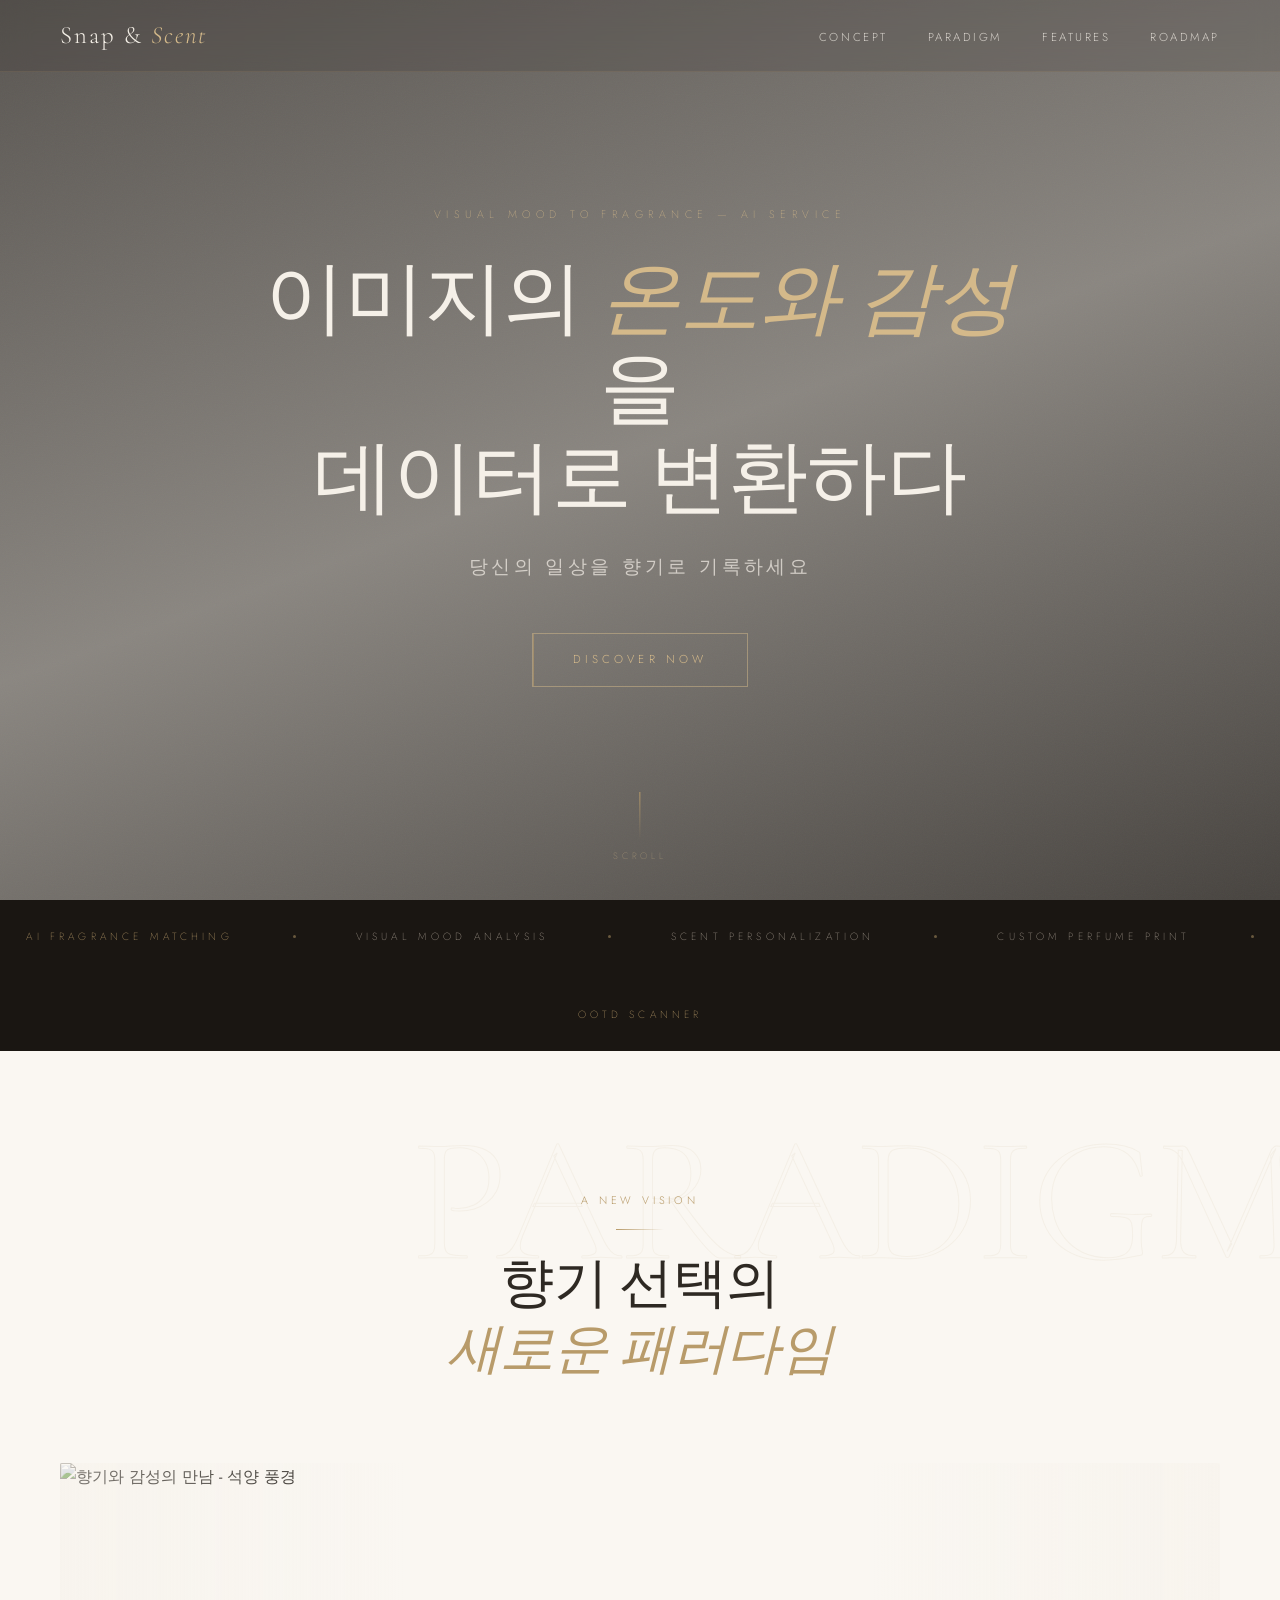
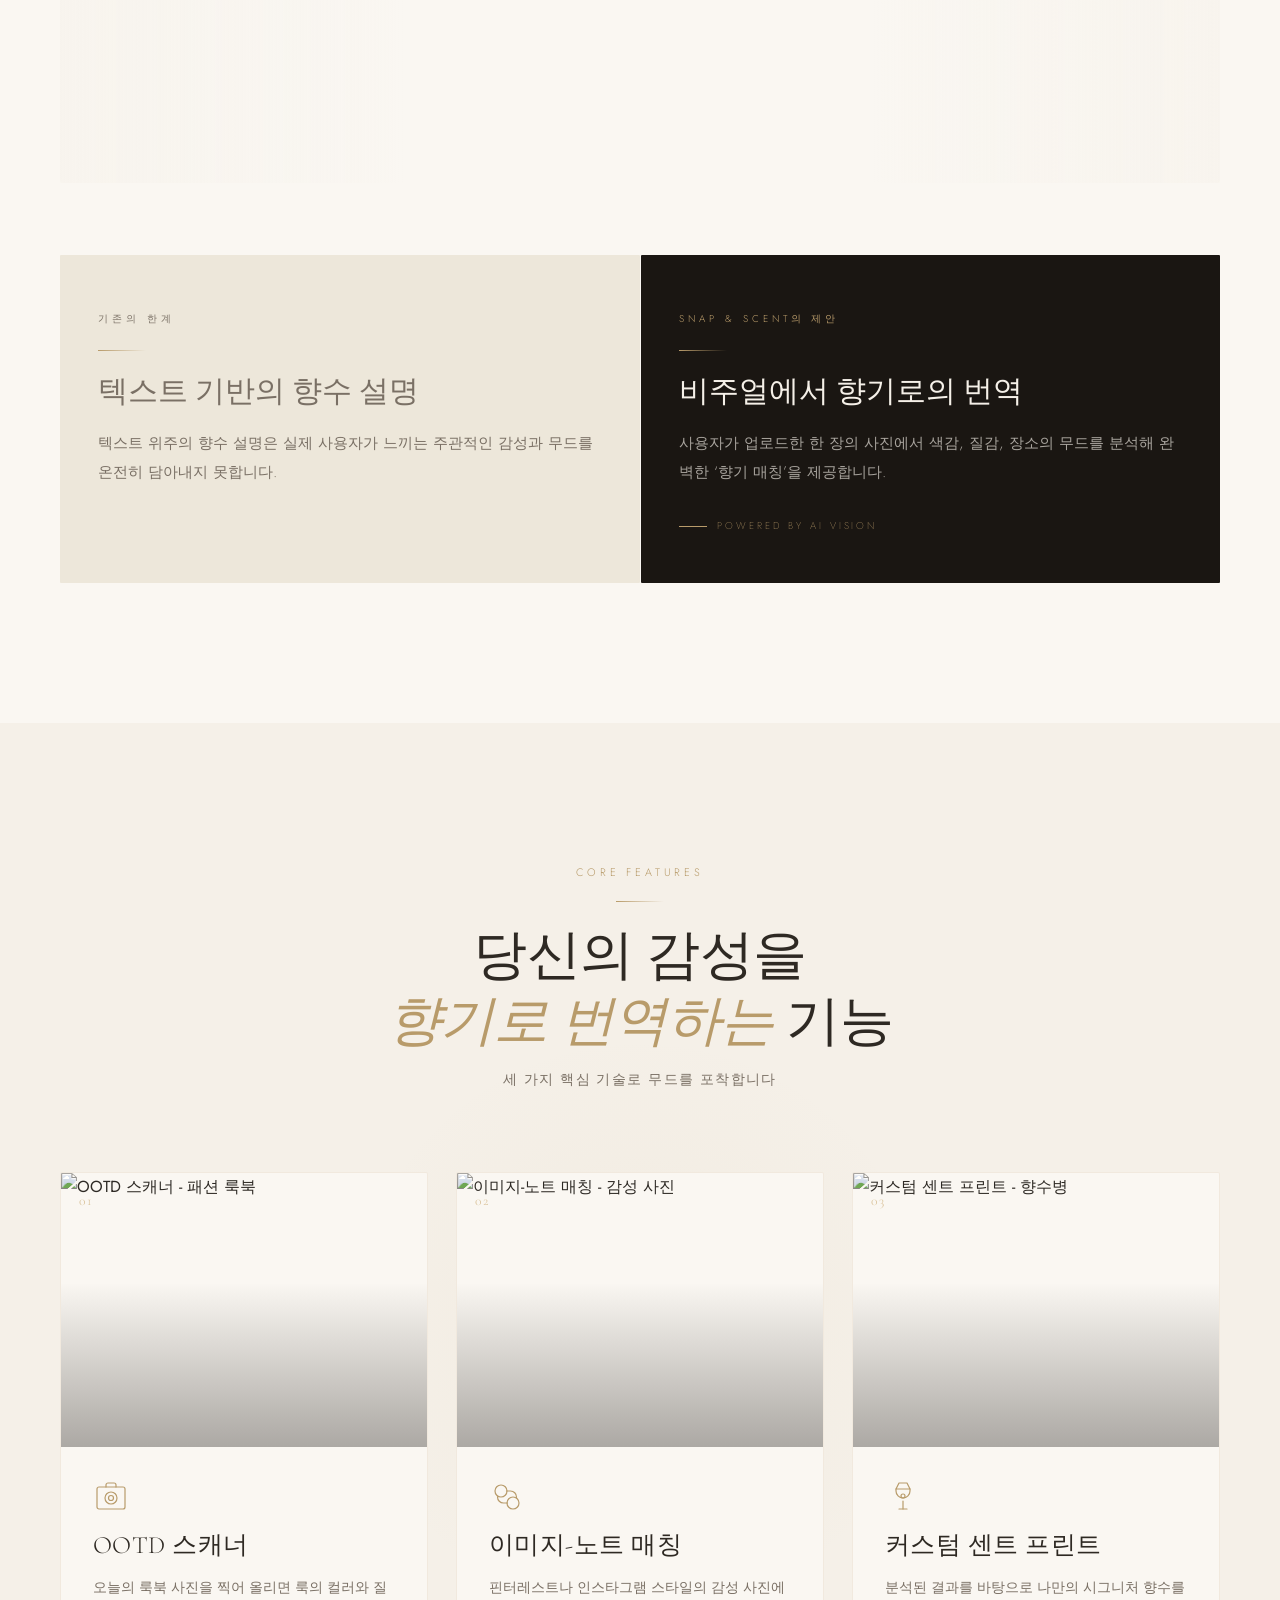
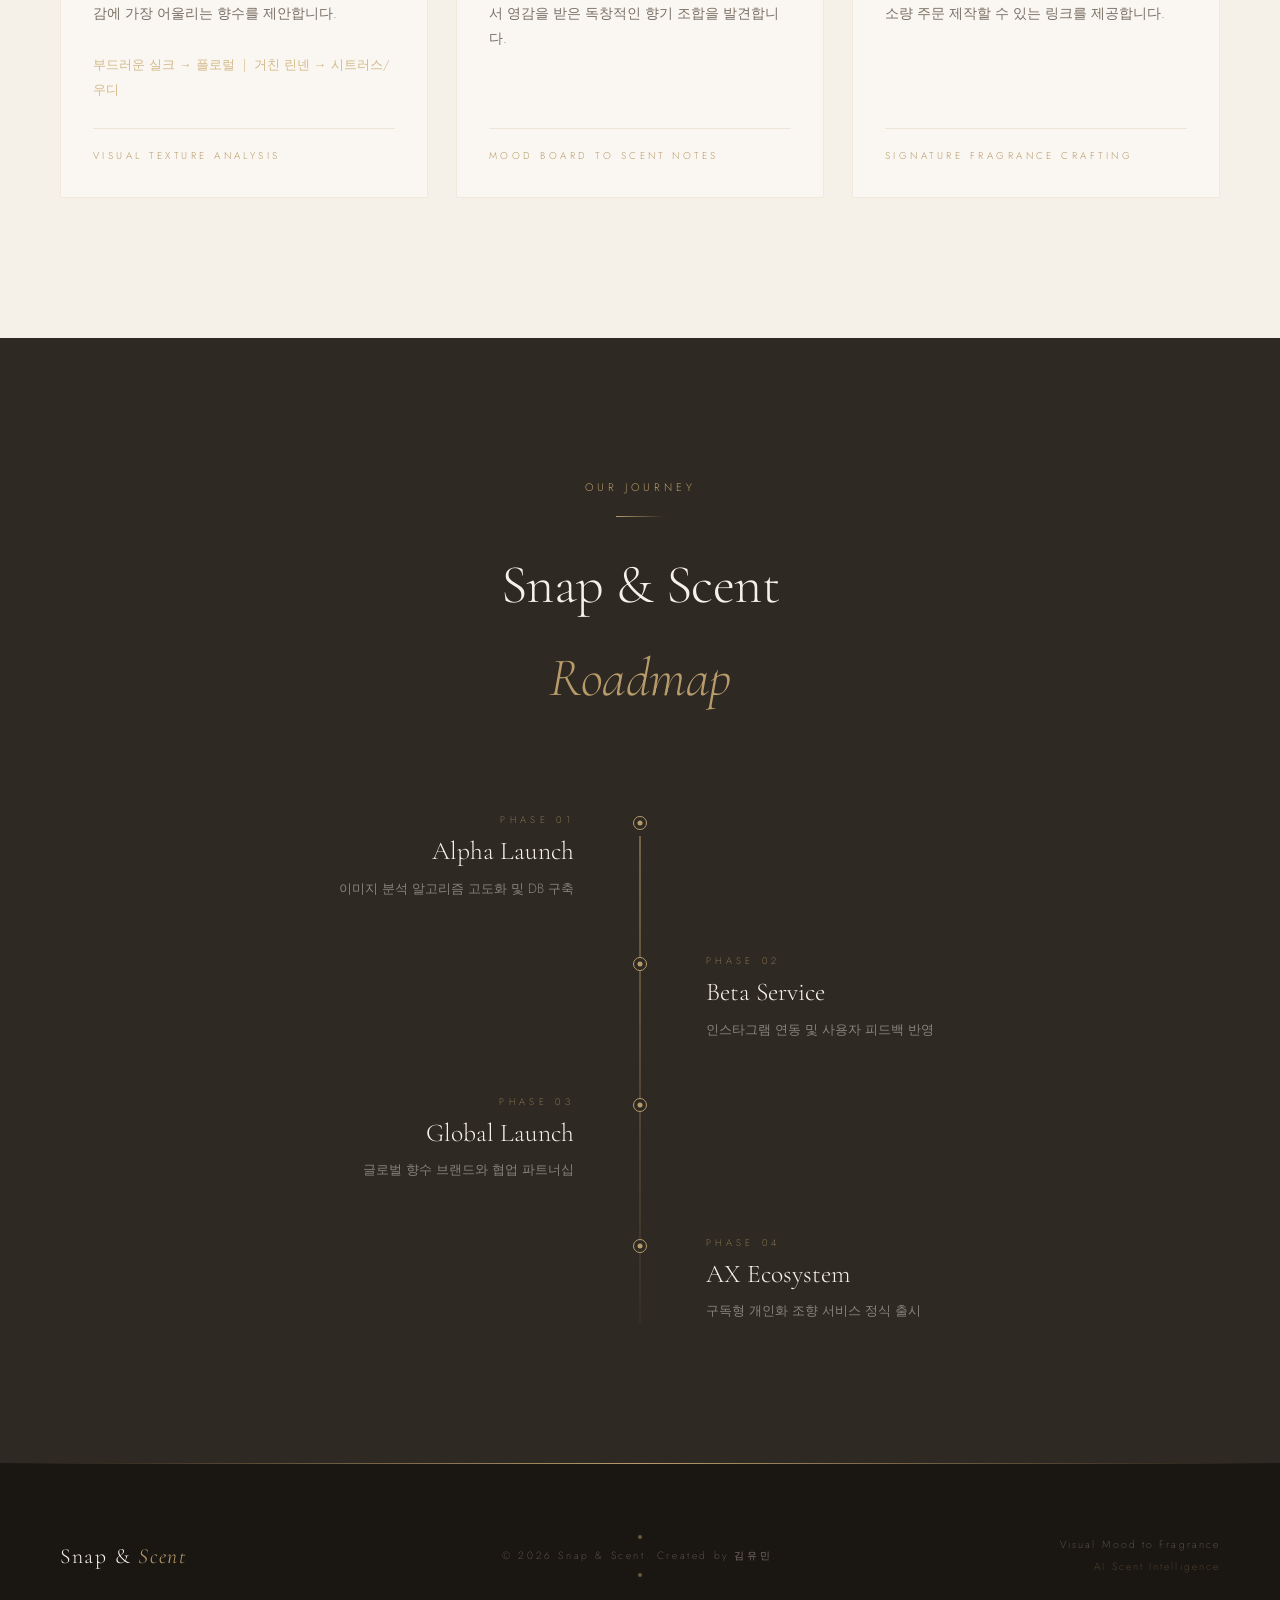
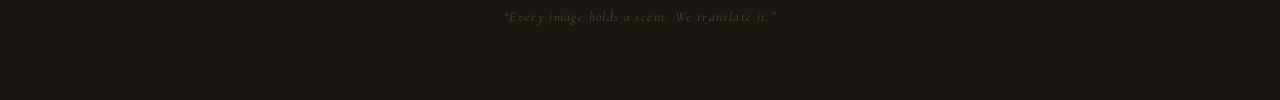
==== index.html @ a279af60 "js 파일 생성" ====
<!DOCTYPE html>
<html lang="ko">
<head>
  <meta charset="UTF-8" />
  <meta name="viewport" content="width=device-width, initial-scale=1.0" />
  <title>Snap & Scent — Visual Mood to Fragrance</title>
  
  <link rel="preconnect" href="https://fonts.googleapis.com" />
  <link rel="preconnect" href="https://fonts.gstatic.com" crossorigin />
  <link href="https://fonts.googleapis.com/css2?family=Cormorant+Garamond:ital,wght@0,300;0,400;0,600;1,300;1,400&family=Jost:wght@200;300;400;500&family=Playfair+Display:ital@1&display=swap" rel="stylesheet" />

  <link rel="stylesheet" href="style.css" />
  <link rel="snap-scent.js" href="snap-scent.js" />
</head>

<body>

  <header class="site-header">
    <div class="container">
      <div class="header-inner">
        <a href="#" class="logo">Snap &amp; <span>Scent</span></a>

        <input type="checkbox" id="nav-toggle" class="nav-toggle" />
        <label for="nav-toggle" class="nav-toggle-label" aria-label="메뉴 열기">
          <span></span>
          <span></span>
          <span></span>
        </label>

        <nav>
          <ul class="nav-list">
            <li><a href="#concept">Concept</a></li>
            <li><a href="#paradigm">Paradigm</a></li>
            <li><a href="#features">Features</a></li>
            <li><a href="#roadmap">Roadmap</a></li>
          </ul>
        </nav>
      </div>
    </div>
  </header>


  <section class="hero" id="concept">
    <div class="hero-bg"></div>
    <div class="hero-overlay"></div>
    <div class="hero-overlay-grain"></div>

    <div class="hero-content">
      <p class="hero-eyebrow">Visual Mood to Fragrance &mdash; AI Service</p>
      <h1 class="hero-title">
        이미지의 <em>온도와 감성</em>을<br />
        데이터로 변환하다
      </h1>
      <p class="hero-sub">당신의 일상을 향기로 기록하세요</p>
      <a href="#features" class="hero-cta">
        <span class="hero-cta-text">Discover Now</span>
      </a>
    </div>

    <div class="hero-scroll-hint">
      <div class="scroll-line"></div>
      <span class="scroll-text">Scroll</span>
    </div>
  </section>


  <div class="concept-strip">
    <div class="concept-strip-inner">
      <span class="concept-tag concept-tag--gold">AI Fragrance Matching</span>
      <span class="concept-dot"></span>
      <span class="concept-tag">Visual Mood Analysis</span>
      <span class="concept-dot"></span>
      <span class="concept-tag">Scent Personalization</span>
      <span class="concept-dot"></span>
      <span class="concept-tag">Custom Perfume Print</span>
      <span class="concept-dot"></span>
      <span class="concept-tag concept-tag--gold">OOTD Scanner</span>
    </div>
  </div>


  <section class="paradigm" id="paradigm">
    <div class="container">

      <div class="paradigm-header">
        <span class="section-label">A New Vision</span>
        <div class="gold-line"></div>
        <h2 class="paradigm-title">
          향기 선택의<br />
          <em>새로운 패러다임</em>
        </h2>
      </div>

      <div class="paradigm-image-row animate-up delay-1">
        <img
          src="https://images.unsplash.com/photo-1547887537-6158d64c35b3?w=1400&q=80"
          alt="향기와 감성의 만남 - 석양 풍경"
          loading="lazy"
        />
      </div>

      <div class="paradigm-grid animate-up delay-2">

        <div class="paradigm-card paradigm-card--old">
          <span class="paradigm-tag paradigm-tag--old">기존의 한계</span>
          <div class="gold-line gold-line--left"></div>
          <h3 class="paradigm-card-title">텍스트 기반의 향수 설명</h3>
          <p class="paradigm-card-body">
            텍스트 위주의 향수 설명은 실제 사용자가 느끼는
            주관적인 감성과 무드를 온전히 담아내지 못합니다.
          </p>
        </div>

        <div class="paradigm-divider" role="separator"></div>

        <div class="paradigm-card paradigm-card--new">
          <span class="paradigm-tag paradigm-tag--new">Snap &amp; Scent의 제안</span>
          <div class="gold-line gold-line--left"></div>
          <h3 class="paradigm-card-title">비주얼에서 향기로의 번역</h3>
          <p class="paradigm-card-body">
            사용자가 업로드한 한 장의 사진에서 색감, 질감,
            장소의 무드를 분석해 완벽한 &lsquo;향기 매칭&rsquo;을 제공합니다.
          </p>
          <div class="paradigm-badge">
            <span class="paradigm-badge-line"></span>
            <span class="paradigm-badge-text">Powered by AI Vision</span>
          </div>
        </div>

      </div>
    </div>
  </section>


  <section class="features" id="features">
    <div class="features-bg-circle"></div>
    <div class="container">

      <div class="features-header">
        <span class="section-label">Core Features</span>
        <div class="gold-line"></div>
        <h2 class="features-title">
          당신의 감성을<br /><em>향기로 번역하는</em> 기능
        </h2>
        <p class="features-sub">세 가지 핵심 기술로 무드를 포착합니다</p>
      </div>

      <div class="features-grid">

        <div class="feature-card animate-up delay-1">
          <div class="feature-card-image">
            <img
              src="https://images.unsplash.com/photo-1558618666-fcd25c85cd64?w=800&q=75"
              alt="OOTD 스캐너 - 패션 룩북"
              loading="lazy"
            />
            <div class="feature-card-image-overlay"></div>
            <span class="feature-card-number">01</span>
          </div>
          <div class="feature-card-body">
            <svg class="feature-card-icon" viewBox="0 0 36 36" fill="none" stroke="currentColor" stroke-width="1.2" stroke-linecap="round" stroke-linejoin="round" aria-hidden="true">
              <rect x="4" y="8" width="28" height="22" rx="2"/>
              <circle cx="18" cy="19" r="6"/>
              <path d="M13 8V6a2 2 0 0 1 2-2h6a2 2 0 0 1 2 2v2"/>
              <circle cx="18" cy="19" r="2.5"/>
            </svg>
            <h3 class="feature-card-name">OOTD 스캐너</h3>
            <p class="feature-card-desc">
              오늘의 룩북 사진을 찍어 올리면 룩의 컬러와 질감에
              가장 어울리는 향수를 제안합니다.<br /><br />
              <em style="color:var(--gold-light); font-style:normal; font-size:0.8rem;">
                부드러운 실크 &rarr; 플로럴 &nbsp;|&nbsp; 거친 린넨 &rarr; 시트러스/우디
              </em>
            </p>
            <div class="feature-card-tag">Visual Texture Analysis</div>
          </div>
        </div>

        <div class="feature-card animate-up delay-2">
          <div class="feature-card-image">
            <img
              src="https://images.unsplash.com/photo-1616949755610-8c9bbc08f138?w=800&q=80"
              alt="이미지-노트 매칭 - 감성 사진"
              loading="lazy"
            />
            <div class="feature-card-image-overlay"></div>
            <span class="feature-card-number">02</span>
          </div>
          <div class="feature-card-body">
            <svg class="feature-card-icon" viewBox="0 0 36 36" fill="none" stroke="currentColor" stroke-width="1.2" stroke-linecap="round" stroke-linejoin="round" aria-hidden="true">
              <circle cx="12" cy="12" r="6"/>
              <circle cx="24" cy="24" r="6"/>
              <path d="M17.5 12h4a6 6 0 0 1 6 6v.5"/>
              <path d="M18.5 24h-4a6 6 0 0 1-6-6v-.5"/>
            </svg>
            <h3 class="feature-card-name">이미지-노트 매칭</h3>
            <p class="feature-card-desc">
              핀터레스트나 인스타그램 스타일의 감성 사진에서
              영감을 받은 독창적인 향기 조합을 발견합니다.
            </p>
            <div class="feature-card-tag">Mood Board to Scent Notes</div>
          </div>
        </div>

        <div class="feature-card animate-up delay-3">
          <div class="feature-card-image">
            <img
              src="https://images.unsplash.com/photo-1592945403244-b3fbafd7f539?w=800&q=75"
              alt="커스텀 센트 프린트 - 향수병"
              loading="lazy"
            />
            <div class="feature-card-image-overlay"></div>
            <span class="feature-card-number">03</span>
          </div>
          <div class="feature-card-body">
            <svg class="feature-card-icon" viewBox="0 0 36 36" fill="none" stroke="currentColor" stroke-width="1.2" stroke-linecap="round" stroke-linejoin="round" aria-hidden="true">
              <path d="M14 4h8l3 6H11L14 4z"/>
              <path d="M11 10v2a7 7 0 0 0 14 0v-2"/>
              <path d="M18 22v8"/>
              <path d="M14 30h8"/>
              <circle cx="18" cy="17" r="2"/>
            </svg>
            <h3 class="feature-card-name">커스텀 센트 프린트</h3>
            <p class="feature-card-desc">
              분석된 결과를 바탕으로 나만의 시그니처 향수를
              소량 주문 제작할 수 있는 링크를 제공합니다.
            </p>
            <div class="feature-card-tag">Signature Fragrance Crafting</div>
          </div>
        </div>

      </div>
    </div>
  </section>


  <section class="roadmap" id="roadmap">
    <div class="roadmap-bg"></div>
    <div class="container">

      <div class="roadmap-header">
        <span class="section-label" style="color:var(--gold);">Our Journey</span>
        <div class="gold-line"></div>
        <h2 class="roadmap-title">
          Snap &amp; Scent<br /><em>Roadmap</em>
        </h2>
      </div>

      <div class="timeline">
        <div class="timeline-spine" aria-hidden="true"></div>
        <div class="timeline-items">

          <div class="timeline-item animate-up delay-1">
            <div class="timeline-content">
              <span class="timeline-phase">Phase 01</span>
              <h3 class="timeline-heading">Alpha Launch</h3>
              <p class="timeline-desc">이미지 분석 알고리즘 고도화 및 DB 구축</p>
            </div>
            <div class="timeline-node-wrapper">
              <div class="timeline-node"></div>
            </div>
            <div class="timeline-spacer"></div>
          </div>

          <div class="timeline-item animate-up delay-2">
            <div class="timeline-spacer"></div>
            <div class="timeline-node-wrapper">
              <div class="timeline-node"></div>
            </div>
            <div class="timeline-content">
              <span class="timeline-phase">Phase 02</span>
              <h3 class="timeline-heading">Beta Service</h3>
              <p class="timeline-desc">인스타그램 연동 및 사용자 피드백 반영</p>
            </div>
          </div>

          <div class="timeline-item animate-up delay-3">
            <div class="timeline-content">
              <span class="timeline-phase">Phase 03</span>
              <h3 class="timeline-heading">Global Launch</h3>
              <p class="timeline-desc">글로벌 향수 브랜드와 협업 파트너십</p>
            </div>
            <div class="timeline-node-wrapper">
              <div class="timeline-node"></div>
            </div>
            <div class="timeline-spacer"></div>
          </div>

          <div class="timeline-item animate-up delay-4">
            <div class="timeline-spacer"></div>
            <div class="timeline-node-wrapper">
              <div class="timeline-node"></div>
            </div>
            <div class="timeline-content">
              <span class="timeline-phase">Phase 04</span>
              <h3 class="timeline-heading">AX Ecosystem</h3>
              <p class="timeline-desc">구독형 개인화 조향 서비스 정식 출시</p>
            </div>
          </div>

        </div>
      </div>
    </div>
  </section>


  <footer class="site-footer">
    <div class="container">
      <div class="footer-inner">

        <div class="footer-logo">
          Snap &amp; <span>Scent</span>
        </div>

        <div class="footer-center">
          <div class="footer-divider-dot"></div>
          <p class="footer-copy">
            &copy; 2026 Snap &amp; Scent. Created by 김유민.
          </p>
          <div class="footer-divider-dot"></div>
        </div>

        <div class="footer-right">
          <p>Visual Mood to Fragrance</p>
          <p style="margin-top:4px; color: rgba(184,155,106,0.5);">AI Scent Intelligence</p>
        </div>

      </div>

      <em class="footer-tagline">
        &ldquo;Every image holds a scent. We translate it.&rdquo;
      </em>
    </div>
  </footer>

</body>
</html>
---- style.css ----
/* ===== RESET & BASE ===== */
    *, *::before, *::after {
      margin: 0;
      padding: 0;
      box-sizing: border-box;
    }

    :root {
      --ivory:        #f5f0e8;
      --ivory-soft:   #faf7f2;
      --cream:        #ede7da;
      --gold:         #b89b6a;
      --gold-light:   #d4b98a;
      --gold-pale:    #e8d9bc;
      --noir:         #1a1612;
      --charcoal:     #2e2923;
      --muted:        #7a7065;
      --muted-light:  #a89e92;
      --white:        #ffffff;

      --ff-display:   'Cormorant Garamond', serif;
      --ff-body:      'Jost', sans-serif;
      --ff-italic:    'Playfair Display', serif;

      --section-pad:  clamp(80px, 12vw, 140px);
      --container:    1160px;
      --radius:       2px;
      --transition:   0.45s cubic-bezier(0.22, 0.61, 0.36, 1);
    }

    html {
      scroll-behavior: smooth;
    }

    body {
      font-family: var(--ff-body);
      background-color: var(--ivory-soft);
      color: var(--charcoal);
      line-height: 1.7;
      -webkit-font-smoothing: antialiased;
      overflow-x: hidden;
    }

    ::selection {
      background: var(--gold-pale);
      color: var(--noir);
    }

    /* ===== SCROLLBAR ===== */
    ::-webkit-scrollbar {
      width: 5px;
    }
    ::-webkit-scrollbar-track {
      background: var(--ivory);
    }
    ::-webkit-scrollbar-thumb {
      background: var(--gold);
      border-radius: 10px;
    }

    /* ===== CONTAINER ===== */
    .container {
      width: 92%;
      max-width: var(--container);
      margin: 0 auto;
    }

    /* ===== SECTION LABEL ===== */
    .section-label {
      font-family: var(--ff-body);
      font-weight: 300;
      font-size: 0.68rem;
      letter-spacing: 0.35em;
      text-transform: uppercase;
      color: var(--gold);
      display: block;
      margin-bottom: 1.2rem;
    }

    /* ===== DIVIDER LINE ===== */
    .gold-line {
      width: 48px;
      height: 1px;
      background: linear-gradient(to right, var(--gold), transparent);
      margin: 0 auto 1.4rem;
    }
    .gold-line--left {
      margin: 0 0 1.4rem;
    }

    /* ===========================
       HEADER
    =========================== */
    .site-header {
      position: fixed;
      top: 0;
      left: 0;
      width: 100%;
      z-index: 100;
      padding: 22px 0;
      transition: background var(--transition), padding var(--transition),
                  backdrop-filter var(--transition);
      background: rgba(26, 22, 18, 0.12);
      backdrop-filter: blur(14px);
      -webkit-backdrop-filter: blur(14px);
      border-bottom: 1px solid rgba(184, 155, 106, 0.15);
    }

    .header-inner {
      display: flex;
      align-items: center;
      justify-content: space-between;
    }

    .logo {
      font-family: var(--ff-display);
      font-weight: 300;
      font-size: 1.55rem;
      color: var(--ivory);
      letter-spacing: 0.08em;
      text-decoration: none;
      line-height: 1;
    }

    .logo span {
      color: var(--gold-light);
      font-style: italic;
    }

    .nav-list {
      list-style: none;
      display: flex;
      gap: 40px;
      align-items: center;
    }

    .nav-list a {
      font-family: var(--ff-body);
      font-weight: 300;
      font-size: 0.72rem;
      letter-spacing: 0.22em;
      text-transform: uppercase;
      color: rgba(245, 240, 232, 0.75);
      text-decoration: none;
      position: relative;
      transition: color var(--transition);
    }

    .nav-list a::after {
      content: '';
      position: absolute;
      bottom: -4px;
      left: 0;
      width: 0;
      height: 1px;
      background: var(--gold-light);
      transition: width var(--transition);
    }

    .nav-list a:hover {
      color: var(--gold-light);
    }

    .nav-list a:hover::after {
      width: 100%;
    }

    /* Mobile nav toggle — pure CSS checkbox hack */
    .nav-toggle {
      display: none;
    }

    .nav-toggle-label {
      display: none;
      flex-direction: column;
      gap: 5px;
      cursor: pointer;
      padding: 4px;
    }

    .nav-toggle-label span {
      display: block;
      width: 24px;
      height: 1px;
      background: var(--ivory);
      transition: transform var(--transition), opacity var(--transition);
      transform-origin: center;
    }

    /* ===========================
       HERO
    =========================== */
    .hero {
      position: relative;
      min-height: 100svh;
      display: flex;
      align-items: center;
      justify-content: center;
      overflow: hidden;
      text-align: center;
    }

    .hero-bg {
      position: absolute;
      inset: 0;
      background-image:
        url('https://images.unsplash.com/photo-1501854140801-50d01698950b?w=1800&q=80');
      background-size: cover;
      background-position: center 40%;
      transform: scale(1.04);
      animation: heroZoom 14s ease-in-out infinite alternate;
    }

    @keyframes heroZoom {
      from { transform: scale(1.04); }
      to   { transform: scale(1.10); }
    }

    .hero-overlay {
      position: absolute;
      inset: 0;
      background: linear-gradient(
        160deg,
        rgba(26, 22, 18, 0.72) 0%,
        rgba(46, 41, 35, 0.55) 50%,
        rgba(26, 22, 18, 0.80) 100%
      );
    }

    .hero-overlay-grain {
      position: absolute;
      inset: 0;
      opacity: 0.04;
      background-image: url("data:image/svg+xml,%3Csvg viewBox='0 0 200 200' xmlns='http://www.w3.org/2000/svg'%3E%3Cfilter id='n'%3E%3CfeTurbulence type='fractalNoise' baseFrequency='0.9' numOctaves='4' stitchTiles='stitch'/%3E%3C/filter%3E%3Crect width='100%25' height='100%25' filter='url(%23n)'/%3E%3C/svg%3E");
      background-size: 200px;
    }

    .hero-content {
      position: relative;
      z-index: 2;
      max-width: 820px;
      padding: 0 24px;
      animation: heroFadeUp 1.4s cubic-bezier(0.22, 0.61, 0.36, 1) 0.2s both;
    }

    @keyframes heroFadeUp {
      from {
        opacity: 0;
        transform: translateY(40px);
      }
      to {
        opacity: 1;
        transform: translateY(0);
      }
    }

    .hero-eyebrow {
      font-family: var(--ff-body);
      font-weight: 200;
      font-size: 0.68rem;
      letter-spacing: 0.5em;
      text-transform: uppercase;
      color: var(--gold-light);
      margin-bottom: 2rem;
      opacity: 0.9;
    }

    .hero-title {
      font-family: var(--ff-display);
      font-weight: 300;
      font-size: clamp(2.6rem, 6.5vw, 5rem);
      line-height: 1.12;
      color: var(--ivory);
      letter-spacing: -0.01em;
      margin-bottom: 1.6rem;
    }

    .hero-title em {
      font-style: italic;
      color: var(--gold-light);
      font-weight: 300;
    }

    .hero-sub {
      font-family: var(--ff-body);
      font-weight: 200;
      font-size: clamp(1rem, 2.2vw, 1.2rem);
      letter-spacing: 0.18em;
      color: rgba(245, 240, 232, 0.7);
      margin-bottom: 3.2rem;
    }

    .hero-cta {
      display: inline-block;
      font-family: var(--ff-body);
      font-weight: 300;
      font-size: 0.72rem;
      letter-spacing: 0.35em;
      text-transform: uppercase;
      color: var(--gold-light);
      border: 1px solid rgba(212, 185, 138, 0.5);
      padding: 16px 40px;
      text-decoration: none;
      transition: background var(--transition), color var(--transition),
                  border-color var(--transition);
      position: relative;
      overflow: hidden;
    }

    .hero-cta::before {
      content: '';
      position: absolute;
      inset: 0;
      background: var(--gold);
      transform: translateX(-100%);
      transition: transform var(--transition);
      z-index: 0;
    }

    .hero-cta:hover::before {
      transform: translateX(0);
    }

    .hero-cta:hover {
      color: var(--noir);
      border-color: var(--gold);
    }

    .hero-cta-text {
      position: relative;
      z-index: 1;
    }

    .hero-scroll-hint {
      position: absolute;
      bottom: 36px;
      left: 50%;
      transform: translateX(-50%);
      z-index: 2;
      display: flex;
      flex-direction: column;
      align-items: center;
      gap: 8px;
    }

    .scroll-line {
      width: 1px;
      height: 48px;
      background: linear-gradient(to bottom, var(--gold), transparent);
      animation: scrollPulse 2s ease-in-out infinite;
    }

    @keyframes scrollPulse {
      0%, 100% { opacity: 0.4; transform: scaleY(1); }
      50%       { opacity: 1;   transform: scaleY(1.15); }
    }

    .scroll-text {
      font-family: var(--ff-body);
      font-weight: 200;
      font-size: 0.58rem;
      letter-spacing: 0.4em;
      text-transform: uppercase;
      color: rgba(212, 185, 138, 0.6);
    }

    /* ===========================
       CONCEPT STRIP
    =========================== */
    .concept-strip {
      background: var(--noir);
      padding: 28px 0;
      overflow: hidden;
    }

    .concept-strip-inner {
      display: flex;
      gap: 60px;
      align-items: center;
      justify-content: center;
      flex-wrap: wrap;
      padding: 0 24px;
    }

    .concept-tag {
      font-family: var(--ff-body);
      font-weight: 200;
      font-size: 0.65rem;
      letter-spacing: 0.4em;
      text-transform: uppercase;
      color: var(--muted-light);
      white-space: nowrap;
    }

    .concept-tag--gold {
      color: var(--gold);
    }

    .concept-dot {
      width: 3px;
      height: 3px;
      border-radius: 50%;
      background: var(--gold);
      opacity: 0.5;
      flex-shrink: 0;
    }

    /* ===========================
       PARADIGM SECTION
    =========================== */
    .paradigm {
      padding: var(--section-pad) 0;
      background: var(--ivory-soft);
      position: relative;
    }

    .paradigm::before {
      content: 'PARADIGM';
      position: absolute;
      top: 60px;
      right: -20px;
      font-family: var(--ff-display);
      font-size: clamp(5rem, 14vw, 12rem);
      font-weight: 300;
      color: transparent;
      -webkit-text-stroke: 1px rgba(184, 155, 106, 0.08);
      pointer-events: none;
      line-height: 1;
      letter-spacing: -0.02em;
    }

    .paradigm-header {
      text-align: center;
      margin-bottom: clamp(48px, 8vw, 80px);
    }

    .paradigm-title {
      font-family: var(--ff-display);
      font-weight: 300;
      font-size: clamp(2rem, 4.5vw, 3.4rem);
      color: var(--charcoal);
      line-height: 1.2;
      letter-spacing: -0.01em;
    }

    .paradigm-title em {
      font-style: italic;
      color: var(--gold);
    }

    /* Visual image bridge */
    .paradigm-image-row {
      width: 100%;
      margin-bottom: clamp(48px, 7vw, 72px);
      position: relative;
      border-radius: var(--radius);
      overflow: hidden;
      height: clamp(180px, 28vw, 320px);
    }

    .paradigm-image-row img {
      width: 100%;
      height: 100%;
      object-fit: cover;
      display: block;
      filter: saturate(0.7) sepia(0.15);
    }

    .paradigm-image-row::after {
      content: '';
      position: absolute;
      inset: 0;
      background: linear-gradient(
        to right,
        rgba(245, 240, 232, 0.4) 0%,
        transparent 30%,
        transparent 70%,
        rgba(245, 240, 232, 0.4) 100%
      );
    }

    .paradigm-grid {
      display: grid;
      grid-template-columns: 1fr 1px 1fr;
      gap: 0;
      align-items: stretch;
    }

    .paradigm-divider {
      background: linear-gradient(
        to bottom,
        transparent,
        var(--gold-pale),
        var(--gold),
        var(--gold-pale),
        transparent
      );
      width: 1px;
      margin: 0 clamp(24px, 5vw, 64px);
      align-self: stretch;
    }

    .paradigm-card {
      padding: clamp(28px, 4vw, 48px) clamp(20px, 3vw, 40px);
      position: relative;
    }

    .paradigm-card--old {
      background: var(--cream);
      border-radius: 1px;
    }

    .paradigm-card--new {
      background: var(--noir);
      border-radius: 1px;
    }

    .paradigm-tag {
      font-family: var(--ff-body);
      font-weight: 300;
      font-size: 0.62rem;
      letter-spacing: 0.4em;
      text-transform: uppercase;
      margin-bottom: 1.4rem;
      display: inline-block;
    }

    .paradigm-tag--old {
      color: var(--muted);
    }

    .paradigm-tag--new {
      color: var(--gold);
    }

    .paradigm-card-title {
      font-family: var(--ff-display);
      font-size: clamp(1.3rem, 2.6vw, 1.9rem);
      font-weight: 300;
      margin-bottom: 1.2rem;
      line-height: 1.2;
    }

    .paradigm-card--old .paradigm-card-title {
      color: var(--muted);
      text-decoration-color: var(--muted-light);
      text-decoration-thickness: 1px;
    }

    .paradigm-card--new .paradigm-card-title {
      color: var(--ivory);
    }

    .paradigm-card-body {
      font-family: var(--ff-body);
      font-weight: 300;
      font-size: clamp(0.88rem, 1.6vw, 0.96rem);
      line-height: 1.85;
    }

    .paradigm-card--old .paradigm-card-body {
      color: var(--muted);
    }

    .paradigm-card--new .paradigm-card-body {
      color: rgba(245, 240, 232, 0.65);
    }

    .paradigm-badge {
      margin-top: 2rem;
      display: inline-flex;
      align-items: center;
      gap: 10px;
    }

    .paradigm-badge-line {
      width: 28px;
      height: 1px;
      background: var(--gold);
    }

    .paradigm-badge-text {
      font-family: var(--ff-body);
      font-weight: 200;
      font-size: 0.62rem;
      letter-spacing: 0.3em;
      text-transform: uppercase;
      color: var(--gold);
    }

    /* ===========================
       FEATURES SECTION
    =========================== */
    .features {
      padding: var(--section-pad) 0;
      background: var(--ivory);
      position: relative;
      overflow: hidden;
    }

    .features-bg-circle {
      position: absolute;
      width: 600px;
      height: 600px;
      border-radius: 50%;
      background: radial-gradient(circle, rgba(184, 155, 106, 0.06) 0%, transparent 70%);
      top: 50%;
      left: 50%;
      transform: translate(-50%, -50%);
      pointer-events: none;
    }

    .features-header {
      text-align: center;
      margin-bottom: clamp(48px, 8vw, 80px);
    }

    .features-title {
      font-family: var(--ff-display);
      font-weight: 300;
      font-size: clamp(2rem, 4.5vw, 3.4rem);
      color: var(--charcoal);
      letter-spacing: -0.01em;
      line-height: 1.2;
    }

    .features-title em {
      font-style: italic;
      color: var(--gold);
    }

    .features-sub {
      font-family: var(--ff-body);
      font-weight: 300;
      font-size: 0.88rem;
      letter-spacing: 0.1em;
      color: var(--muted);
      margin-top: 0.8rem;
    }

    .features-grid {
      display: grid;
      grid-template-columns: repeat(3, 1fr);
      gap: clamp(16px, 2.5vw, 28px);
      position: relative;
    }

    .feature-card {
      background: var(--ivory-soft);
      border: 1px solid rgba(184, 155, 106, 0.15);
      border-radius: var(--radius);
      overflow: hidden;
      transition: transform var(--transition), box-shadow var(--transition),
                  border-color var(--transition);
      display: flex;
      flex-direction: column;
    }

    .feature-card:hover {
      transform: translateY(-8px);
      box-shadow: 0 24px 60px rgba(26, 22, 18, 0.10);
      border-color: rgba(184, 155, 106, 0.4);
    }

    .feature-card-image {
  width: 100%;
  aspect-ratio: 4 / 3; /* 👈 강제 높이(height)를 지우고 4:3 비율로 변경합니다 */
  overflow: hidden;
  position: relative;
}

.feature-card-image img {
  width: 100%;
  height: 100%;
  object-fit: cover;
  object-position: center; /* 👈 사진의 중앙이 우선적으로 보이도록 설정합니다 */
  transition: transform 0.8s cubic-bezier(0.22, 0.61, 0.36, 1);
  filter: saturate(0.75) sepia(0.1);
}

    .feature-card:hover .feature-card-image img {
      transform: scale(1.07);
    }

    .feature-card-image-overlay {
      position: absolute;
      inset: 0;
      background: linear-gradient(
        to bottom,
        transparent 40%,
        rgba(26, 22, 18, 0.35) 100%
      );
    }

    .feature-card-number {
      position: absolute;
      top: 16px;
      left: 18px;
      font-family: var(--ff-display);
      font-size: 0.85rem;
      font-weight: 300;
      color: var(--gold-light);
      letter-spacing: 0.15em;
      opacity: 0.9;
    }

    .feature-card-body {
      padding: clamp(22px, 3vw, 32px);
      flex: 1;
      display: flex;
      flex-direction: column;
    }

    .feature-card-icon {
      width: 36px;
      height: 36px;
      margin-bottom: 16px;
      color: var(--gold);
    }

    .feature-card-name {
      font-family: var(--ff-display);
      font-size: clamp(1.2rem, 2vw, 1.55rem);
      font-weight: 300;
      color: var(--charcoal);
      letter-spacing: 0.02em;
      margin-bottom: 0.9rem;
      line-height: 1.2;
    }

    .feature-card-desc {
      font-family: var(--ff-body);
      font-weight: 300;
      font-size: 0.86rem;
      color: var(--muted);
      line-height: 1.85;
      flex: 1;
    }

    .feature-card-tag {
      margin-top: 1.6rem;
      font-family: var(--ff-body);
      font-weight: 300;
      font-size: 0.62rem;
      letter-spacing: 0.35em;
      text-transform: uppercase;
      color: var(--gold);
      border-top: 1px solid rgba(184, 155, 106, 0.2);
      padding-top: 1.2rem;
    }

    /* ===========================
       ROADMAP SECTION
    =========================== */
    .roadmap {
      padding: var(--section-pad) 0;
      background: var(--charcoal);
      position: relative;
      overflow: hidden;
    }

    .roadmap-bg {
      position: absolute;
      inset: 0;
      background-image: url('https://images.unsplash.com/photo-1441974231531-c6227db76b6e?w=1600&q=60');
      background-size: cover;
      background-position: center;
      opacity: 0.06;
    }

    .roadmap-header {
      text-align: center;
      margin-bottom: clamp(56px, 9vw, 88px);
      position: relative;
      z-index: 2;
    }

    .roadmap-title {
      font-family: var(--ff-display);
      font-weight: 300;
      font-size: clamp(2rem, 4.5vw, 3.4rem);
      color: var(--ivory);
      letter-spacing: -0.01em;
    }

    .roadmap-title em {
      font-style: italic;
      color: var(--gold);
    }

    /* Timeline */
    .timeline {
      position: relative;
      z-index: 2;
    }

    .timeline-spine {
      position: absolute;
      top: 24px;
      left: 50%;
      transform: translateX(-50%);
      width: 1px;
      height: calc(100% - 24px);
      background: linear-gradient(to bottom, var(--gold), rgba(184, 155, 106, 0.1));
    }

    .timeline-items {
      display: flex;
      flex-direction: column;
      gap: clamp(32px, 5vw, 52px);
    }

    .timeline-item {
      display: grid;
      grid-template-columns: 1fr 60px 1fr;
      gap: 0;
      align-items: start;
    }

    .timeline-item:nth-child(even) .timeline-content {
      grid-column: 3;
      text-align: left;
    }

    .timeline-item:nth-child(even) .timeline-spacer {
      grid-column: 1;
      grid-row: 1;
    }

    .timeline-item:nth-child(odd) .timeline-content {
      grid-column: 1;
      text-align: right;
    }

    .timeline-item:nth-child(even) {
      direction: ltr;
    }

    .timeline-node-wrapper {
      display: flex;
      justify-content: center;
      align-items: flex-start;
      padding-top: 4px;
    }

    .timeline-node {
      width: 14px;
      height: 14px;
      border-radius: 50%;
      border: 1px solid var(--gold);
      background: var(--charcoal);
      position: relative;
      flex-shrink: 0;
      transition: background var(--transition), transform var(--transition);
    }

    .timeline-node::after {
      content: '';
      position: absolute;
      top: 50%;
      left: 50%;
      transform: translate(-50%, -50%);
      width: 5px;
      height: 5px;
      border-radius: 50%;
      background: var(--gold);
    }

    .timeline-item:hover .timeline-node {
      background: var(--gold);
      transform: scale(1.3);
    }

    .timeline-content {
      padding: 0 clamp(16px, 3vw, 36px);
    }

    .timeline-phase {
      font-family: var(--ff-body);
      font-weight: 200;
      font-size: 0.6rem;
      letter-spacing: 0.45em;
      text-transform: uppercase;
      color: var(--gold);
      margin-bottom: 0.5rem;
      display: block;
    }

    .timeline-heading {
      font-family: var(--ff-display);
      font-size: clamp(1.1rem, 2.2vw, 1.6rem);
      font-weight: 300;
      color: var(--ivory);
      margin-bottom: 0.6rem;
      line-height: 1.2;
    }

    .timeline-desc {
      font-family: var(--ff-body);
      font-weight: 300;
      font-size: 0.84rem;
      color: rgba(245, 240, 232, 0.45);
      line-height: 1.8;
    }

    /* ===========================
       FOOTER
    =========================== */
    .site-footer {
      background: var(--noir);
      padding: clamp(40px, 6vw, 72px) 0;
      position: relative;
      overflow: hidden;
    }

    .site-footer::before {
      content: '';
      position: absolute;
      top: 0;
      left: 0;
      right: 0;
      height: 1px;
      background: linear-gradient(
        to right,
        transparent,
        var(--gold),
        transparent
      );
    }

    .footer-inner {
      display: grid;
      grid-template-columns: 1fr auto 1fr;
      align-items: center;
      gap: 24px;
    }

    .footer-logo {
      font-family: var(--ff-display);
      font-weight: 300;
      font-size: 1.35rem;
      color: var(--ivory);
      letter-spacing: 0.08em;
    }

    .footer-logo span {
      font-style: italic;
      color: var(--gold);
    }

    .footer-center {
      display: flex;
      flex-direction: column;
      align-items: center;
      gap: 8px;
    }

    .footer-divider-dot {
      width: 4px;
      height: 4px;
      border-radius: 50%;
      background: var(--gold);
      opacity: 0.5;
    }

    .footer-copy {
      font-family: var(--ff-body);
      font-weight: 200;
      font-size: 0.65rem;
      letter-spacing: 0.25em;
      color: var(--muted);
      text-align: center;
    }

    .footer-right {
      text-align: right;
    }

    .footer-right p {
      font-family: var(--ff-body);
      font-weight: 200;
      font-size: 0.65rem;
      letter-spacing: 0.2em;
      color: var(--muted);
    }

    .footer-tagline {
      font-family: var(--ff-display);
      font-size: 0.85rem;
      font-style: italic;
      font-weight: 300;
      color: rgba(184, 155, 106, 0.4);
      text-align: center;
      display: block;
      margin-top: 28px;
      letter-spacing: 0.1em;
    }

    /* ===========================
       RESPONSIVE — TABLET
    =========================== */
    @media (max-width: 860px) {
      .features-grid {
        grid-template-columns: 1fr 1fr;
      }

      .feature-card:last-child {
        grid-column: 1 / -1;
        max-width: 420px;
        margin: 0 auto;
        width: 100%;
      }

      .paradigm-grid {
        grid-template-columns: 1fr;
      }

      .paradigm-divider {
        width: 80px;
        height: 1px;
        margin: 20px auto;
        background: linear-gradient(to right, transparent, var(--gold), transparent);
      }

      .timeline-spine {
        left: 20px;
      }

      .timeline-item {
        grid-template-columns: 44px 1fr;
        grid-template-rows: auto;
      }

      .timeline-item:nth-child(odd) .timeline-content,
      .timeline-item:nth-child(even) .timeline-content {
        grid-column: 2;
        grid-row: 1;
        text-align: left;
      }

      .timeline-item:nth-child(even) .timeline-spacer {
        display: none;
      }

      .timeline-node-wrapper {
        grid-column: 1;
        grid-row: 1;
        justify-content: flex-start;
        padding-left: 13px;
      }

      .footer-inner {
        grid-template-columns: 1fr;
        text-align: center;
      }

      .footer-right {
        text-align: center;
      }
    }

    /* ===========================
       RESPONSIVE — MOBILE
    =========================== */
    @media (max-width: 600px) {
      .nav-toggle-label {
        display: flex;
      }

      .nav-list {
        position: absolute;
        top: 100%;
        left: 0;
        right: 0;
        background: rgba(26, 22, 18, 0.97);
        backdrop-filter: blur(20px);
        flex-direction: column;
        gap: 0;
        max-height: 0;
        overflow: hidden;
        transition: max-height var(--transition);
        border-top: 1px solid rgba(184, 155, 106, 0.1);
      }

      .nav-list li a {
        display: block;
        padding: 18px 28px;
        font-size: 0.78rem;
        border-bottom: 1px solid rgba(184, 155, 106, 0.07);
      }

      .nav-toggle:checked ~ .nav-list {
        max-height: 300px;
      }

      .nav-toggle:checked + .nav-toggle-label span:nth-child(1) {
        transform: rotate(45deg) translate(4px, 4px);
      }

      .nav-toggle:checked + .nav-toggle-label span:nth-child(2) {
        opacity: 0;
        transform: translateX(-8px);
      }

      .nav-toggle:checked + .nav-toggle-label span:nth-child(3) {
        transform: rotate(-45deg) translate(4px, -4px);
      }

      .features-grid {
        grid-template-columns: 1fr;
      }

      .feature-card:last-child {
        grid-column: auto;
        max-width: none;
      }

      .concept-strip-inner {
        gap: 28px;
      }

      .concept-dot:nth-child(4),
      .concept-dot:nth-child(6),
      .concept-tag:nth-child(5),
      .concept-tag:nth-child(7) {
        display: none;
      }

      .footer-inner {
        gap: 16px;
      }

      .paradigm-card {
        padding: 28px 22px;
      }
    }

    /* ===========================
       FADE-IN ANIMATION (CSS only)
    =========================== */
    @keyframes fadeSlideUp {
      from {
        opacity: 0;
        transform: translateY(28px);
      }
      to {
        opacity: 1;
        transform: translateY(0);
      }
    }

    .animate-up {
      animation: fadeSlideUp 0.9s cubic-bezier(0.22, 0.61, 0.36, 1) both;
    }

    .delay-1 { animation-delay: 0.1s; }
    .delay-2 { animation-delay: 0.22s; }
    .delay-3 { animation-delay: 0.34s; }
    .delay-4 { animation-delay: 0.46s; }
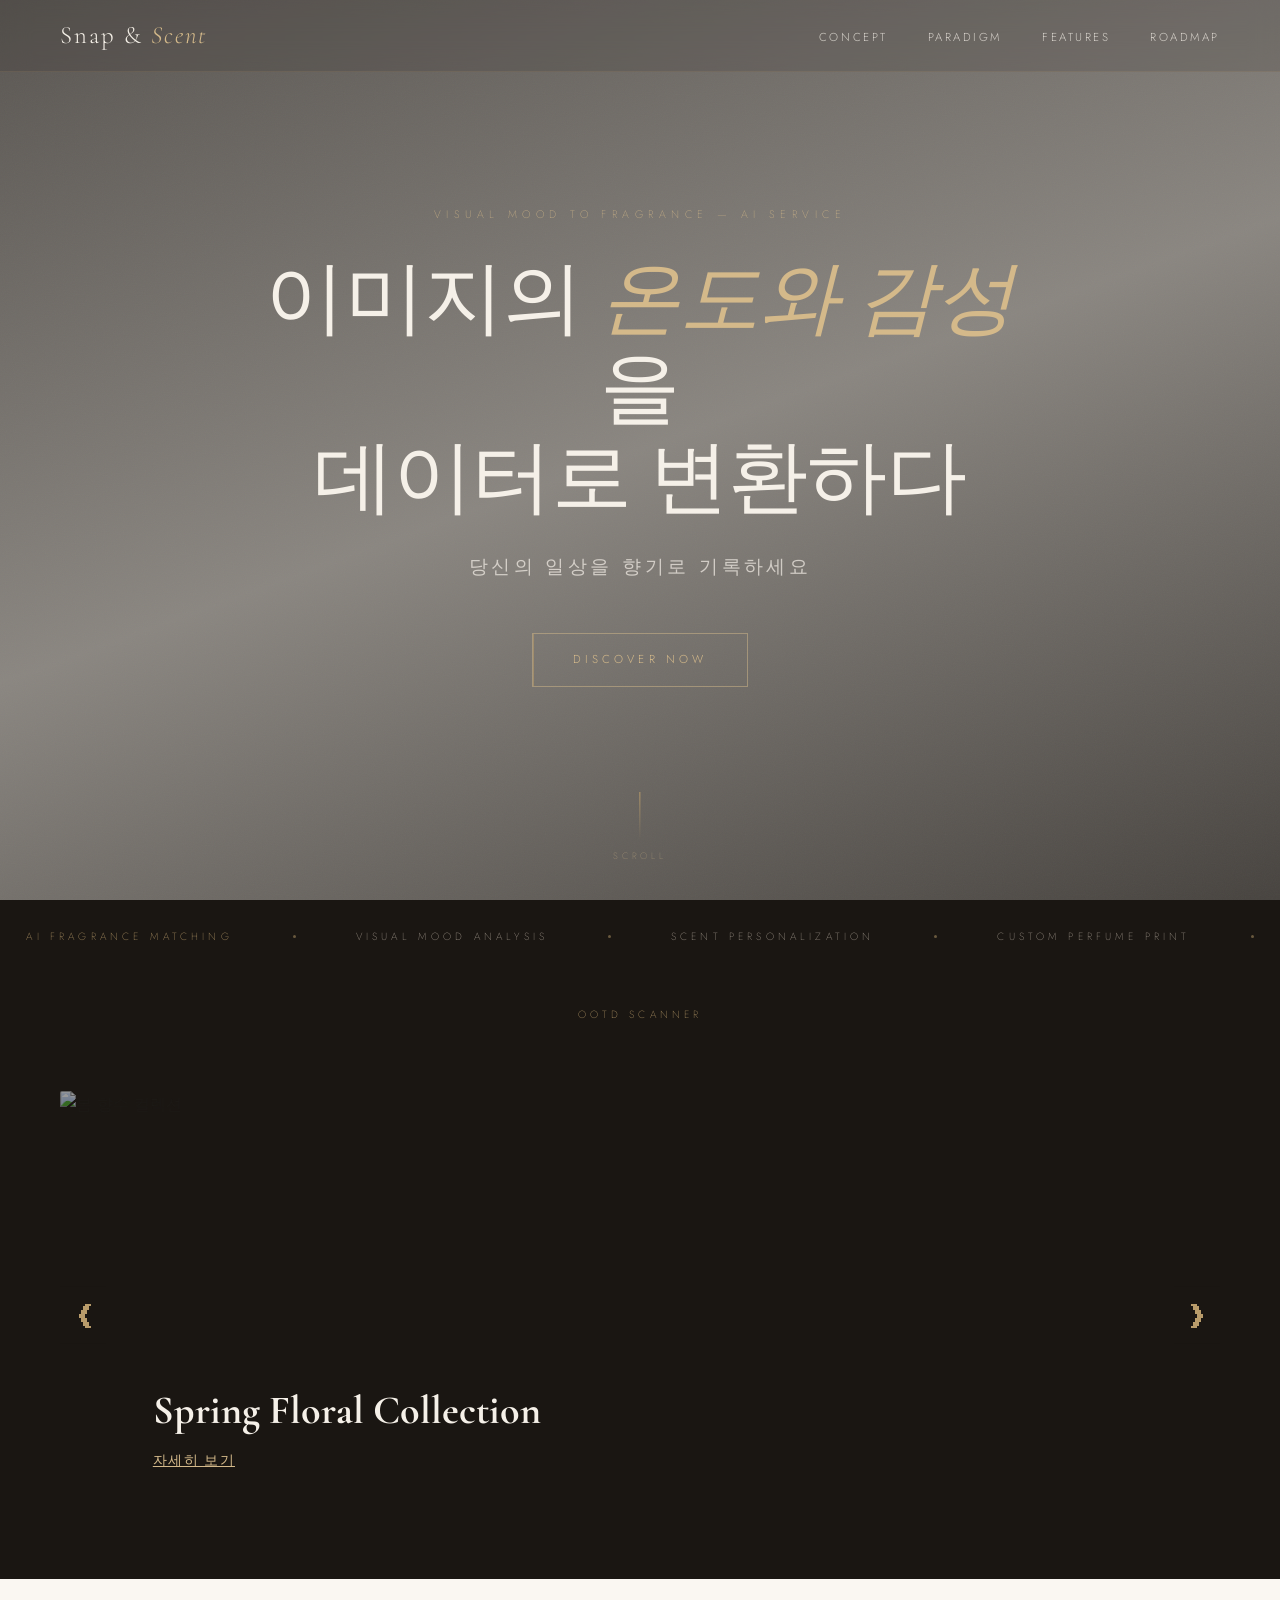
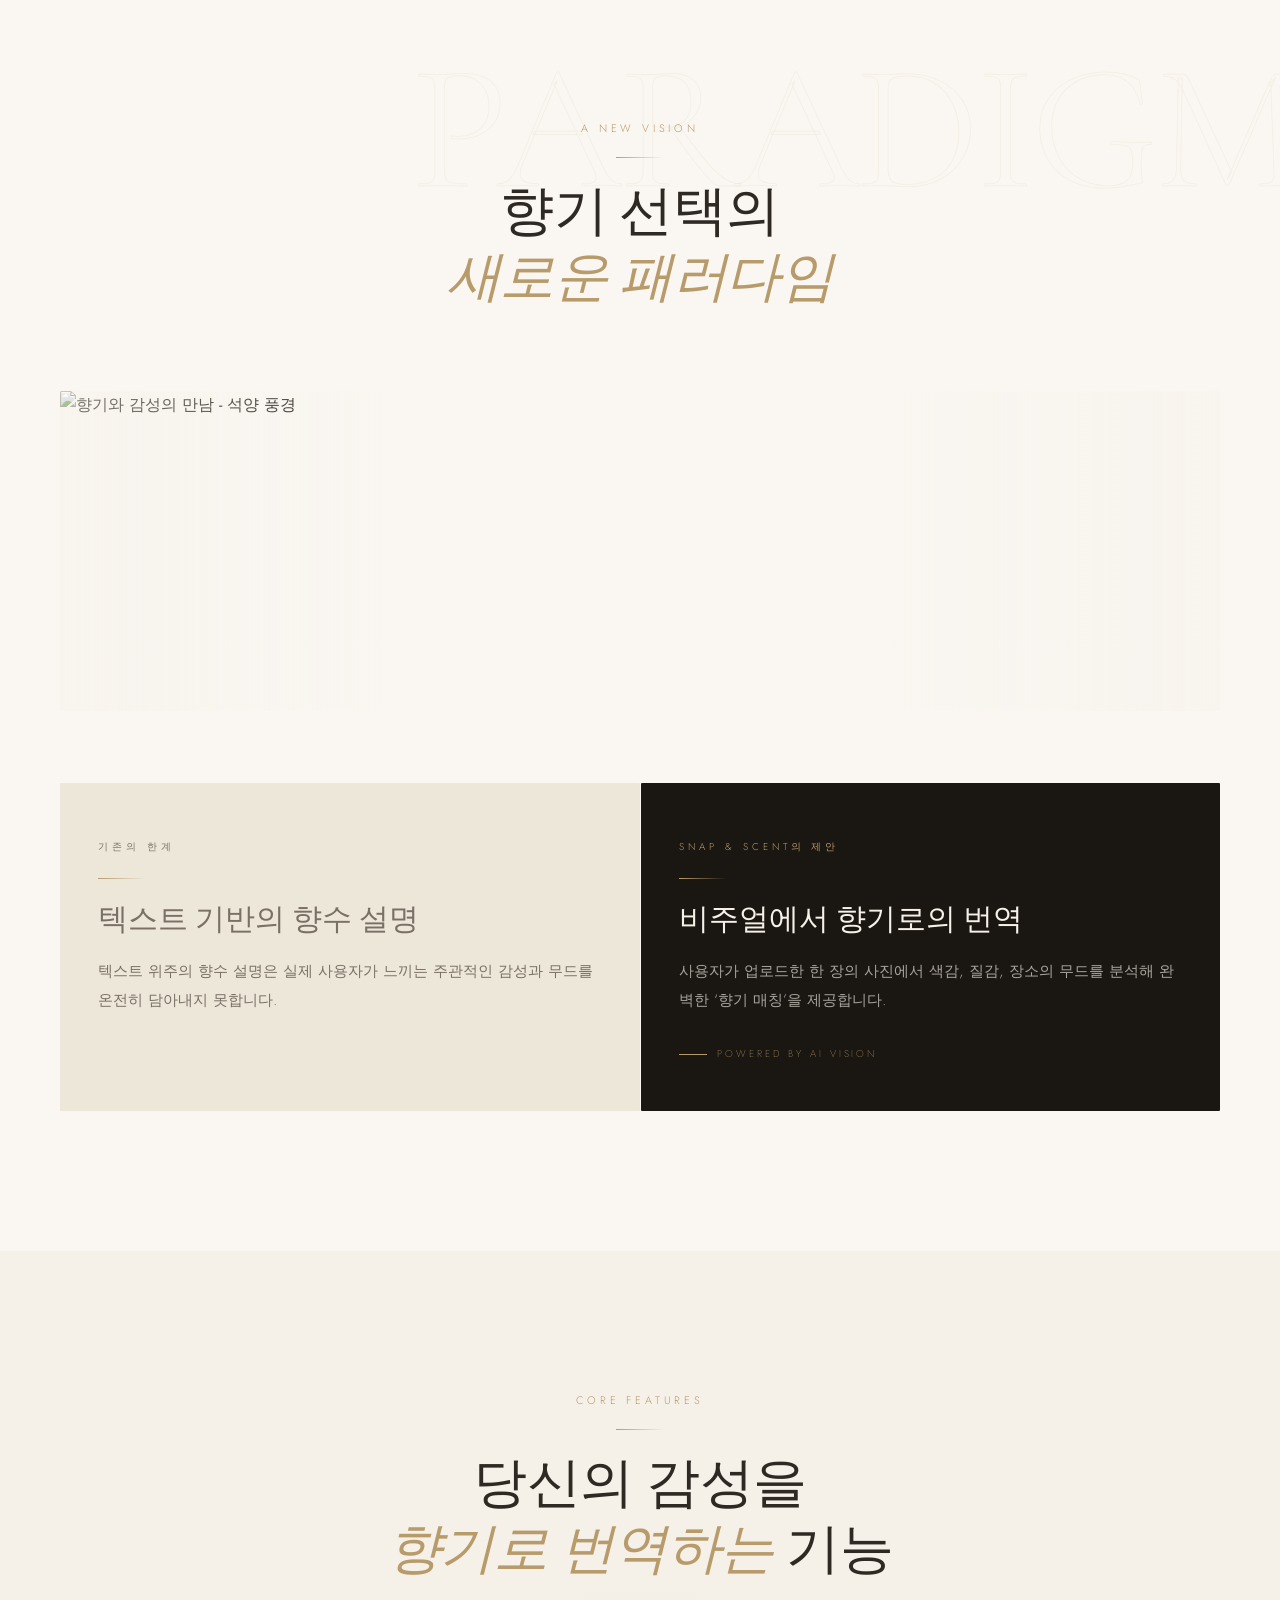
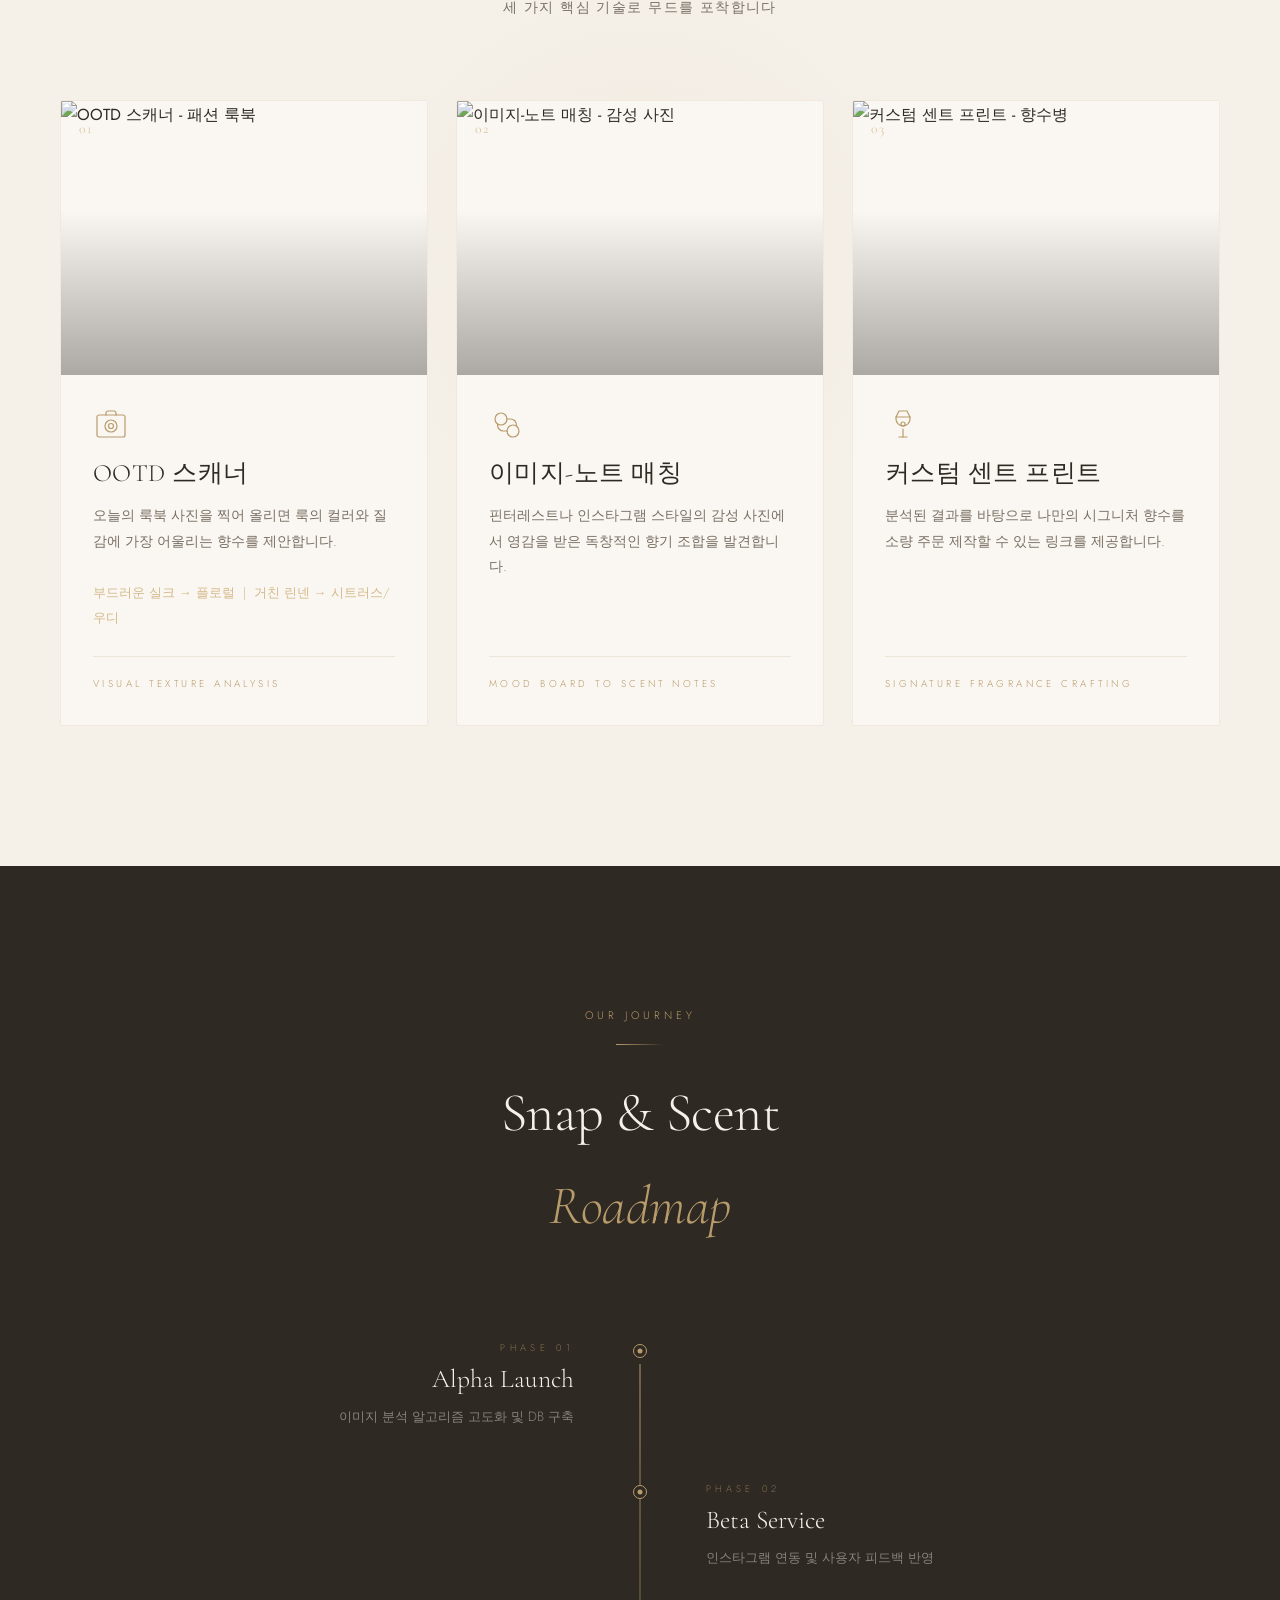
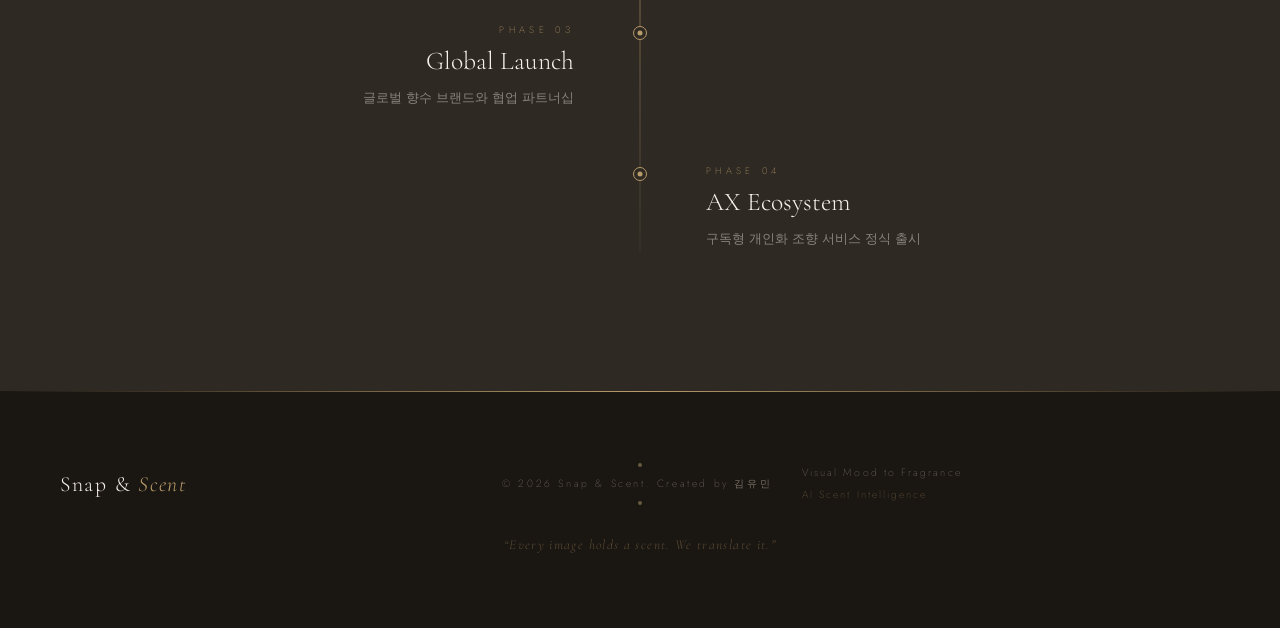
==== commit 98e85500: "팝업창 구현" ====
--- a/index.html
+++ b/index.html
@@ -10,7 +10,6 @@
   <link href="https://fonts.googleapis.com/css2?family=Cormorant+Garamond:ital,wght@0,300;0,400;0,600;1,300;1,400&family=Jost:wght@200;300;400;500&family=Playfair+Display:ital@1&display=swap" rel="stylesheet" />
 
   <link rel="stylesheet" href="style.css" />
-  <link rel="snap-scent.js" href="snap-scent.js" />
 </head>
 
 <body>
@@ -38,7 +37,6 @@
       </div>
     </div>
   </header>
-
 
   <section class="hero" id="concept">
     <div class="hero-bg"></div>
@@ -62,7 +60,6 @@
       <span class="scroll-text">Scroll</span>
     </div>
   </section>
-
 
   <div class="concept-strip">
     <div class="concept-strip-inner">
@@ -78,10 +75,37 @@
     </div>
   </div>
 
+  <section class="campaign-slider-section">
+    <div class="slider-container">
+      <div class="slide active" data-title="Spring Floral Collection" data-desc="올봄, 당신의 화사한 원피스에 완벽하게 어울리는 플로럴 향수 컬렉션을 만나보세요. AI가 추천하는 산뜻한 봄의 향기를 경험할 수 있습니다." data-link="#features">
+        <img src="https://images.unsplash.com/photo-1594035910387-fea47794261f?w=1200&q=80" alt="봄 향수 컬렉션">
+        <div class="slide-text">
+          <h3>Spring Floral Collection</h3>
+          <p>자세히 보기</p>
+        </div>
+      </div>
+      <div class="slide" data-title="Deep Woody Aesthetic" data-desc="차분하고 지적인 무드를 연출하고 싶은 날. 거친 린넨 자켓이나 어두운 색상의 수트에 어울리는 우디 향수 매칭을 시작합니다." data-link="#features">
+        <img src="https://images.unsplash.com/photo-1615634260167-c8cdede054de?w=1200&q=80" alt="우디 향수 컬렉션">
+        <div class="slide-text">
+          <h3>Deep Woody Aesthetic</h3>
+          <p>자세히 보기</p>
+        </div>
+      </div>
+      <div class="slide" data-title="My Signature Scent Print" data-desc="오직 나만의 향수. 지금 신청하시면 커스텀 센트 프린트 1회 무료 제작 바우처를 드립니다. 세상에 하나뿐인 향기를 소장하세요." data-link="#features">
+        <img src="https://images.unsplash.com/photo-1596462502278-27bf85033c46?w=1200&q=80" alt="시그니처 향수 이벤트">
+        <div class="slide-text">
+          <h3>My Signature Scent Print</h3>
+          <p>자세히 보기</p>
+        </div>
+      </div>
+      
+      <button class="slider-btn prev-btn">&#10094;</button>
+      <button class="slider-btn next-btn">&#10095;</button>
+    </div>
+  </section>
 
   <section class="paradigm" id="paradigm">
     <div class="container">
-
       <div class="paradigm-header">
         <span class="section-label">A New Vision</span>
         <div class="gold-line"></div>
@@ -100,7 +124,6 @@
       </div>
 
       <div class="paradigm-grid animate-up delay-2">
-
         <div class="paradigm-card paradigm-card--old">
           <span class="paradigm-tag paradigm-tag--old">기존의 한계</span>
           <div class="gold-line gold-line--left"></div>
@@ -126,16 +149,13 @@
             <span class="paradigm-badge-text">Powered by AI Vision</span>
           </div>
         </div>
-
-      </div>
-    </div>
-  </section>
-
+      </div>
+    </div>
+  </section>
 
   <section class="features" id="features">
     <div class="features-bg-circle"></div>
     <div class="container">
-
       <div class="features-header">
         <span class="section-label">Core Features</span>
         <div class="gold-line"></div>
@@ -146,7 +166,6 @@
       </div>
 
       <div class="features-grid">
-
         <div class="feature-card animate-up delay-1">
           <div class="feature-card-image">
             <img
@@ -228,16 +247,13 @@
             <div class="feature-card-tag">Signature Fragrance Crafting</div>
           </div>
         </div>
-
-      </div>
-    </div>
-  </section>
-
+      </div>
+    </div>
+  </section>
 
   <section class="roadmap" id="roadmap">
     <div class="roadmap-bg"></div>
     <div class="container">
-
       <div class="roadmap-header">
         <span class="section-label" style="color:var(--gold);">Our Journey</span>
         <div class="gold-line"></div>
@@ -249,7 +265,6 @@
       <div class="timeline">
         <div class="timeline-spine" aria-hidden="true"></div>
         <div class="timeline-items">
-
           <div class="timeline-item animate-up delay-1">
             <div class="timeline-content">
               <span class="timeline-phase">Phase 01</span>
@@ -297,17 +312,14 @@
               <p class="timeline-desc">구독형 개인화 조향 서비스 정식 출시</p>
             </div>
           </div>
-
-        </div>
-      </div>
-    </div>
-  </section>
-
+        </div>
+      </div>
+    </div>
+  </section>
 
   <footer class="site-footer">
     <div class="container">
       <div class="footer-inner">
-
         <div class="footer-logo">
           Snap &amp; <span>Scent</span>
         </div>
@@ -324,7 +336,6 @@
           <p>Visual Mood to Fragrance</p>
           <p style="margin-top:4px; color: rgba(184,155,106,0.5);">AI Scent Intelligence</p>
         </div>
-
       </div>
 
       <em class="footer-tagline">
@@ -333,5 +344,18 @@
     </div>
   </footer>
 
+  <div id="info-modal" class="modal-overlay">
+    <div class="modal-content">
+      <span class="close-btn">&times;</span>
+      <h3 id="modal-title">제목</h3>
+      <div class="gold-line"></div>
+      <p id="modal-desc">상세 설명이 들어갑니다.</p>
+      <a href="#" id="modal-link" class="modal-cta">이동하기</a>
+    </div>
+  </div>
+
+  <script src="https://code.jquery.com/jquery-3.6.0.min.js"></script>
+  <script src="snap-scent.js"></script>
+
 </body>
 </html>
--- a/style.css
+++ b/style.css
@@ -1,670 +1,605 @@
 /* ===== RESET & BASE ===== */
-    *, *::before, *::after {
-      margin: 0;
-      padding: 0;
-      box-sizing: border-box;
-    }
-
-    :root {
-      --ivory:        #f5f0e8;
-      --ivory-soft:   #faf7f2;
-      --cream:        #ede7da;
-      --gold:         #b89b6a;
-      --gold-light:   #d4b98a;
-      --gold-pale:    #e8d9bc;
-      --noir:         #1a1612;
-      --charcoal:     #2e2923;
-      --muted:        #7a7065;
-      --muted-light:  #a89e92;
-      --white:        #ffffff;
-
-      --ff-display:   'Cormorant Garamond', serif;
-      --ff-body:      'Jost', sans-serif;
-      --ff-italic:    'Playfair Display', serif;
-
-      --section-pad:  clamp(80px, 12vw, 140px);
-      --container:    1160px;
-      --radius:       2px;
-      --transition:   0.45s cubic-bezier(0.22, 0.61, 0.36, 1);
-    }
-
-    html {
-      scroll-behavior: smooth;
-    }
-
-    body {
-      font-family: var(--ff-body);
-      background-color: var(--ivory-soft);
-      color: var(--charcoal);
-      line-height: 1.7;
-      -webkit-font-smoothing: antialiased;
-      overflow-x: hidden;
-    }
-
-    ::selection {
-      background: var(--gold-pale);
-      color: var(--noir);
-    }
-
-    /* ===== SCROLLBAR ===== */
-    ::-webkit-scrollbar {
-      width: 5px;
-    }
-    ::-webkit-scrollbar-track {
-      background: var(--ivory);
-    }
-    ::-webkit-scrollbar-thumb {
-      background: var(--gold);
-      border-radius: 10px;
-    }
-
-    /* ===== CONTAINER ===== */
-    .container {
-      width: 92%;
-      max-width: var(--container);
-      margin: 0 auto;
-    }
-
-    /* ===== SECTION LABEL ===== */
-    .section-label {
-      font-family: var(--ff-body);
-      font-weight: 300;
-      font-size: 0.68rem;
-      letter-spacing: 0.35em;
-      text-transform: uppercase;
-      color: var(--gold);
-      display: block;
-      margin-bottom: 1.2rem;
-    }
-
-    /* ===== DIVIDER LINE ===== */
-    .gold-line {
-      width: 48px;
-      height: 1px;
-      background: linear-gradient(to right, var(--gold), transparent);
-      margin: 0 auto 1.4rem;
-    }
-    .gold-line--left {
-      margin: 0 0 1.4rem;
-    }
-
-    /* ===========================
-       HEADER
-    =========================== */
-    .site-header {
-      position: fixed;
-      top: 0;
-      left: 0;
-      width: 100%;
-      z-index: 100;
-      padding: 22px 0;
-      transition: background var(--transition), padding var(--transition),
-                  backdrop-filter var(--transition);
-      background: rgba(26, 22, 18, 0.12);
-      backdrop-filter: blur(14px);
-      -webkit-backdrop-filter: blur(14px);
-      border-bottom: 1px solid rgba(184, 155, 106, 0.15);
-    }
-
-    .header-inner {
-      display: flex;
-      align-items: center;
-      justify-content: space-between;
-    }
-
-    .logo {
-      font-family: var(--ff-display);
-      font-weight: 300;
-      font-size: 1.55rem;
-      color: var(--ivory);
-      letter-spacing: 0.08em;
-      text-decoration: none;
-      line-height: 1;
-    }
-
-    .logo span {
-      color: var(--gold-light);
-      font-style: italic;
-    }
-
-    .nav-list {
-      list-style: none;
-      display: flex;
-      gap: 40px;
-      align-items: center;
-    }
-
-    .nav-list a {
-      font-family: var(--ff-body);
-      font-weight: 300;
-      font-size: 0.72rem;
-      letter-spacing: 0.22em;
-      text-transform: uppercase;
-      color: rgba(245, 240, 232, 0.75);
-      text-decoration: none;
-      position: relative;
-      transition: color var(--transition);
-    }
-
-    .nav-list a::after {
-      content: '';
-      position: absolute;
-      bottom: -4px;
-      left: 0;
-      width: 0;
-      height: 1px;
-      background: var(--gold-light);
-      transition: width var(--transition);
-    }
-
-    .nav-list a:hover {
-      color: var(--gold-light);
-    }
-
-    .nav-list a:hover::after {
-      width: 100%;
-    }
-
-    /* Mobile nav toggle — pure CSS checkbox hack */
-    .nav-toggle {
-      display: none;
-    }
-
-    .nav-toggle-label {
-      display: none;
-      flex-direction: column;
-      gap: 5px;
-      cursor: pointer;
-      padding: 4px;
-    }
-
-    .nav-toggle-label span {
-      display: block;
-      width: 24px;
-      height: 1px;
-      background: var(--ivory);
-      transition: transform var(--transition), opacity var(--transition);
-      transform-origin: center;
-    }
-
-    /* ===========================
-       HERO
-    =========================== */
-    .hero {
-      position: relative;
-      min-height: 100svh;
-      display: flex;
-      align-items: center;
-      justify-content: center;
-      overflow: hidden;
-      text-align: center;
-    }
-
-    .hero-bg {
-      position: absolute;
-      inset: 0;
-      background-image:
-        url('https://images.unsplash.com/photo-1501854140801-50d01698950b?w=1800&q=80');
-      background-size: cover;
-      background-position: center 40%;
-      transform: scale(1.04);
-      animation: heroZoom 14s ease-in-out infinite alternate;
-    }
-
-    @keyframes heroZoom {
-      from { transform: scale(1.04); }
-      to   { transform: scale(1.10); }
-    }
-
-    .hero-overlay {
-      position: absolute;
-      inset: 0;
-      background: linear-gradient(
-        160deg,
-        rgba(26, 22, 18, 0.72) 0%,
-        rgba(46, 41, 35, 0.55) 50%,
-        rgba(26, 22, 18, 0.80) 100%
-      );
-    }
-
-    .hero-overlay-grain {
-      position: absolute;
-      inset: 0;
-      opacity: 0.04;
-      background-image: url("data:image/svg+xml,%3Csvg viewBox='0 0 200 200' xmlns='http://www.w3.org/2000/svg'%3E%3Cfilter id='n'%3E%3CfeTurbulence type='fractalNoise' baseFrequency='0.9' numOctaves='4' stitchTiles='stitch'/%3E%3C/filter%3E%3Crect width='100%25' height='100%25' filter='url(%23n)'/%3E%3C/svg%3E");
-      background-size: 200px;
-    }
-
-    .hero-content {
-      position: relative;
-      z-index: 2;
-      max-width: 820px;
-      padding: 0 24px;
-      animation: heroFadeUp 1.4s cubic-bezier(0.22, 0.61, 0.36, 1) 0.2s both;
-    }
-
-    @keyframes heroFadeUp {
-      from {
-        opacity: 0;
-        transform: translateY(40px);
-      }
-      to {
-        opacity: 1;
-        transform: translateY(0);
-      }
-    }
-
-    .hero-eyebrow {
-      font-family: var(--ff-body);
-      font-weight: 200;
-      font-size: 0.68rem;
-      letter-spacing: 0.5em;
-      text-transform: uppercase;
-      color: var(--gold-light);
-      margin-bottom: 2rem;
-      opacity: 0.9;
-    }
-
-    .hero-title {
-      font-family: var(--ff-display);
-      font-weight: 300;
-      font-size: clamp(2.6rem, 6.5vw, 5rem);
-      line-height: 1.12;
-      color: var(--ivory);
-      letter-spacing: -0.01em;
-      margin-bottom: 1.6rem;
-    }
-
-    .hero-title em {
-      font-style: italic;
-      color: var(--gold-light);
-      font-weight: 300;
-    }
-
-    .hero-sub {
-      font-family: var(--ff-body);
-      font-weight: 200;
-      font-size: clamp(1rem, 2.2vw, 1.2rem);
-      letter-spacing: 0.18em;
-      color: rgba(245, 240, 232, 0.7);
-      margin-bottom: 3.2rem;
-    }
-
-    .hero-cta {
-      display: inline-block;
-      font-family: var(--ff-body);
-      font-weight: 300;
-      font-size: 0.72rem;
-      letter-spacing: 0.35em;
-      text-transform: uppercase;
-      color: var(--gold-light);
-      border: 1px solid rgba(212, 185, 138, 0.5);
-      padding: 16px 40px;
-      text-decoration: none;
-      transition: background var(--transition), color var(--transition),
-                  border-color var(--transition);
-      position: relative;
-      overflow: hidden;
-    }
-
-    .hero-cta::before {
-      content: '';
-      position: absolute;
-      inset: 0;
-      background: var(--gold);
-      transform: translateX(-100%);
-      transition: transform var(--transition);
-      z-index: 0;
-    }
-
-    .hero-cta:hover::before {
-      transform: translateX(0);
-    }
-
-    .hero-cta:hover {
-      color: var(--noir);
-      border-color: var(--gold);
-    }
-
-    .hero-cta-text {
-      position: relative;
-      z-index: 1;
-    }
-
-    .hero-scroll-hint {
-      position: absolute;
-      bottom: 36px;
-      left: 50%;
-      transform: translateX(-50%);
-      z-index: 2;
-      display: flex;
-      flex-direction: column;
-      align-items: center;
-      gap: 8px;
-    }
-
-    .scroll-line {
-      width: 1px;
-      height: 48px;
-      background: linear-gradient(to bottom, var(--gold), transparent);
-      animation: scrollPulse 2s ease-in-out infinite;
-    }
-
-    @keyframes scrollPulse {
-      0%, 100% { opacity: 0.4; transform: scaleY(1); }
-      50%       { opacity: 1;   transform: scaleY(1.15); }
-    }
-
-    .scroll-text {
-      font-family: var(--ff-body);
-      font-weight: 200;
-      font-size: 0.58rem;
-      letter-spacing: 0.4em;
-      text-transform: uppercase;
-      color: rgba(212, 185, 138, 0.6);
-    }
-
-    /* ===========================
-       CONCEPT STRIP
-    =========================== */
-    .concept-strip {
-      background: var(--noir);
-      padding: 28px 0;
-      overflow: hidden;
-    }
-
-    .concept-strip-inner {
-      display: flex;
-      gap: 60px;
-      align-items: center;
-      justify-content: center;
-      flex-wrap: wrap;
-      padding: 0 24px;
-    }
-
-    .concept-tag {
-      font-family: var(--ff-body);
-      font-weight: 200;
-      font-size: 0.65rem;
-      letter-spacing: 0.4em;
-      text-transform: uppercase;
-      color: var(--muted-light);
-      white-space: nowrap;
-    }
-
-    .concept-tag--gold {
-      color: var(--gold);
-    }
-
-    .concept-dot {
-      width: 3px;
-      height: 3px;
-      border-radius: 50%;
-      background: var(--gold);
-      opacity: 0.5;
-      flex-shrink: 0;
-    }
-
-    /* ===========================
-       PARADIGM SECTION
-    =========================== */
-    .paradigm {
-      padding: var(--section-pad) 0;
-      background: var(--ivory-soft);
-      position: relative;
-    }
-
-    .paradigm::before {
-      content: 'PARADIGM';
-      position: absolute;
-      top: 60px;
-      right: -20px;
-      font-family: var(--ff-display);
-      font-size: clamp(5rem, 14vw, 12rem);
-      font-weight: 300;
-      color: transparent;
-      -webkit-text-stroke: 1px rgba(184, 155, 106, 0.08);
-      pointer-events: none;
-      line-height: 1;
-      letter-spacing: -0.02em;
-    }
-
-    .paradigm-header {
-      text-align: center;
-      margin-bottom: clamp(48px, 8vw, 80px);
-    }
-
-    .paradigm-title {
-      font-family: var(--ff-display);
-      font-weight: 300;
-      font-size: clamp(2rem, 4.5vw, 3.4rem);
-      color: var(--charcoal);
-      line-height: 1.2;
-      letter-spacing: -0.01em;
-    }
-
-    .paradigm-title em {
-      font-style: italic;
-      color: var(--gold);
-    }
-
-    /* Visual image bridge */
-    .paradigm-image-row {
-      width: 100%;
-      margin-bottom: clamp(48px, 7vw, 72px);
-      position: relative;
-      border-radius: var(--radius);
-      overflow: hidden;
-      height: clamp(180px, 28vw, 320px);
-    }
-
-    .paradigm-image-row img {
-      width: 100%;
-      height: 100%;
-      object-fit: cover;
-      display: block;
-      filter: saturate(0.7) sepia(0.15);
-    }
-
-    .paradigm-image-row::after {
-      content: '';
-      position: absolute;
-      inset: 0;
-      background: linear-gradient(
-        to right,
-        rgba(245, 240, 232, 0.4) 0%,
-        transparent 30%,
-        transparent 70%,
-        rgba(245, 240, 232, 0.4) 100%
-      );
-    }
-
-    .paradigm-grid {
-      display: grid;
-      grid-template-columns: 1fr 1px 1fr;
-      gap: 0;
-      align-items: stretch;
-    }
-
-    .paradigm-divider {
-      background: linear-gradient(
-        to bottom,
-        transparent,
-        var(--gold-pale),
-        var(--gold),
-        var(--gold-pale),
-        transparent
-      );
-      width: 1px;
-      margin: 0 clamp(24px, 5vw, 64px);
-      align-self: stretch;
-    }
-
-    .paradigm-card {
-      padding: clamp(28px, 4vw, 48px) clamp(20px, 3vw, 40px);
-      position: relative;
-    }
-
-    .paradigm-card--old {
-      background: var(--cream);
-      border-radius: 1px;
-    }
-
-    .paradigm-card--new {
-      background: var(--noir);
-      border-radius: 1px;
-    }
-
-    .paradigm-tag {
-      font-family: var(--ff-body);
-      font-weight: 300;
-      font-size: 0.62rem;
-      letter-spacing: 0.4em;
-      text-transform: uppercase;
-      margin-bottom: 1.4rem;
-      display: inline-block;
-    }
-
-    .paradigm-tag--old {
-      color: var(--muted);
-    }
-
-    .paradigm-tag--new {
-      color: var(--gold);
-    }
-
-    .paradigm-card-title {
-      font-family: var(--ff-display);
-      font-size: clamp(1.3rem, 2.6vw, 1.9rem);
-      font-weight: 300;
-      margin-bottom: 1.2rem;
-      line-height: 1.2;
-    }
-
-    .paradigm-card--old .paradigm-card-title {
-      color: var(--muted);
-      text-decoration-color: var(--muted-light);
-      text-decoration-thickness: 1px;
-    }
-
-    .paradigm-card--new .paradigm-card-title {
-      color: var(--ivory);
-    }
-
-    .paradigm-card-body {
-      font-family: var(--ff-body);
-      font-weight: 300;
-      font-size: clamp(0.88rem, 1.6vw, 0.96rem);
-      line-height: 1.85;
-    }
-
-    .paradigm-card--old .paradigm-card-body {
-      color: var(--muted);
-    }
-
-    .paradigm-card--new .paradigm-card-body {
-      color: rgba(245, 240, 232, 0.65);
-    }
-
-    .paradigm-badge {
-      margin-top: 2rem;
-      display: inline-flex;
-      align-items: center;
-      gap: 10px;
-    }
-
-    .paradigm-badge-line {
-      width: 28px;
-      height: 1px;
-      background: var(--gold);
-    }
-
-    .paradigm-badge-text {
-      font-family: var(--ff-body);
-      font-weight: 200;
-      font-size: 0.62rem;
-      letter-spacing: 0.3em;
-      text-transform: uppercase;
-      color: var(--gold);
-    }
-
-    /* ===========================
-       FEATURES SECTION
-    =========================== */
-    .features {
-      padding: var(--section-pad) 0;
-      background: var(--ivory);
-      position: relative;
-      overflow: hidden;
-    }
-
-    .features-bg-circle {
-      position: absolute;
-      width: 600px;
-      height: 600px;
-      border-radius: 50%;
-      background: radial-gradient(circle, rgba(184, 155, 106, 0.06) 0%, transparent 70%);
-      top: 50%;
-      left: 50%;
-      transform: translate(-50%, -50%);
-      pointer-events: none;
-    }
-
-    .features-header {
-      text-align: center;
-      margin-bottom: clamp(48px, 8vw, 80px);
-    }
-
-    .features-title {
-      font-family: var(--ff-display);
-      font-weight: 300;
-      font-size: clamp(2rem, 4.5vw, 3.4rem);
-      color: var(--charcoal);
-      letter-spacing: -0.01em;
-      line-height: 1.2;
-    }
-
-    .features-title em {
-      font-style: italic;
-      color: var(--gold);
-    }
-
-    .features-sub {
-      font-family: var(--ff-body);
-      font-weight: 300;
-      font-size: 0.88rem;
-      letter-spacing: 0.1em;
-      color: var(--muted);
-      margin-top: 0.8rem;
-    }
-
-    .features-grid {
-      display: grid;
-      grid-template-columns: repeat(3, 1fr);
-      gap: clamp(16px, 2.5vw, 28px);
-      position: relative;
-    }
-
-    .feature-card {
-      background: var(--ivory-soft);
-      border: 1px solid rgba(184, 155, 106, 0.15);
-      border-radius: var(--radius);
-      overflow: hidden;
-      transition: transform var(--transition), box-shadow var(--transition),
-                  border-color var(--transition);
-      display: flex;
-      flex-direction: column;
-    }
-
-    .feature-card:hover {
-      transform: translateY(-8px);
-      box-shadow: 0 24px 60px rgba(26, 22, 18, 0.10);
-      border-color: rgba(184, 155, 106, 0.4);
-    }
-
-    .feature-card-image {
+*, *::before, *::after {
+  margin: 0;
+  padding: 0;
+  box-sizing: border-box;
+}
+
+:root {
+  --ivory:        #f5f0e8;
+  --ivory-soft:   #faf7f2;
+  --cream:        #ede7da;
+  --gold:         #b89b6a;
+  --gold-light:   #d4b98a;
+  --gold-pale:    #e8d9bc;
+  --noir:         #1a1612;
+  --charcoal:     #2e2923;
+  --muted:        #7a7065;
+  --muted-light:  #a89e92;
+  --white:        #ffffff;
+
+  --ff-display:   'Cormorant Garamond', serif;
+  --ff-body:      'Jost', sans-serif;
+  --ff-italic:    'Playfair Display', serif;
+
+  --section-pad:  clamp(80px, 12vw, 140px);
+  --container:    1160px;
+  --radius:       2px;
+  --transition:   0.45s cubic-bezier(0.22, 0.61, 0.36, 1);
+}
+
+html {
+  scroll-behavior: smooth;
+}
+
+body {
+  font-family: var(--ff-body);
+  background-color: var(--ivory-soft);
+  color: var(--charcoal);
+  line-height: 1.7;
+  -webkit-font-smoothing: antialiased;
+  overflow-x: hidden;
+}
+
+::selection {
+  background: var(--gold-pale);
+  color: var(--noir);
+}
+
+/* ===== SCROLLBAR ===== */
+::-webkit-scrollbar {
+  width: 5px;
+}
+::-webkit-scrollbar-track {
+  background: var(--ivory);
+}
+::-webkit-scrollbar-thumb {
+  background: var(--gold);
+  border-radius: 10px;
+}
+
+/* ===== CONTAINER ===== */
+.container {
+  width: 92%;
+  max-width: var(--container);
+  margin: 0 auto;
+}
+
+/* ===== SECTION LABEL ===== */
+.section-label {
+  font-family: var(--ff-body);
+  font-weight: 300;
+  font-size: 0.68rem;
+  letter-spacing: 0.35em;
+  text-transform: uppercase;
+  color: var(--gold);
+  display: block;
+  margin-bottom: 1.2rem;
+}
+
+/* ===== DIVIDER LINE ===== */
+.gold-line {
+  width: 48px;
+  height: 1px;
+  background: linear-gradient(to right, var(--gold), transparent);
+  margin: 0 auto 1.4rem;
+}
+.gold-line--left {
+  margin: 0 0 1.4rem;
+}
+
+/* ===========================
+   HEADER
+=========================== */
+.site-header {
+  position: fixed;
+  top: 0;
+  left: 0;
   width: 100%;
-  aspect-ratio: 4 / 3; /* 👈 강제 높이(height)를 지우고 4:3 비율로 변경합니다 */
+  z-index: 100;
+  padding: 22px 0;
+  transition: background var(--transition), padding var(--transition), backdrop-filter var(--transition);
+  background: rgba(26, 22, 18, 0.12);
+  backdrop-filter: blur(14px);
+  -webkit-backdrop-filter: blur(14px);
+  border-bottom: 1px solid rgba(184, 155, 106, 0.15);
+}
+
+.header-inner {
+  display: flex;
+  align-items: center;
+  justify-content: space-between;
+}
+
+.logo {
+  font-family: var(--ff-display);
+  font-weight: 300;
+  font-size: 1.55rem;
+  color: var(--ivory);
+  letter-spacing: 0.08em;
+  text-decoration: none;
+  line-height: 1;
+}
+
+.logo span {
+  color: var(--gold-light);
+  font-style: italic;
+}
+
+.nav-list {
+  list-style: none;
+  display: flex;
+  gap: 40px;
+  align-items: center;
+}
+
+.nav-list a {
+  font-family: var(--ff-body);
+  font-weight: 300;
+  font-size: 0.72rem;
+  letter-spacing: 0.22em;
+  text-transform: uppercase;
+  color: rgba(245, 240, 232, 0.75);
+  text-decoration: none;
+  position: relative;
+  transition: color var(--transition);
+}
+
+.nav-list a::after {
+  content: '';
+  position: absolute;
+  bottom: -4px;
+  left: 0;
+  width: 0;
+  height: 1px;
+  background: var(--gold-light);
+  transition: width var(--transition);
+}
+
+.nav-list a:hover {
+  color: var(--gold-light);
+}
+
+.nav-list a:hover::after {
+  width: 100%;
+}
+
+.nav-toggle {
+  display: none;
+}
+
+.nav-toggle-label {
+  display: none;
+  flex-direction: column;
+  gap: 5px;
+  cursor: pointer;
+  padding: 4px;
+}
+
+.nav-toggle-label span {
+  display: block;
+  width: 24px;
+  height: 1px;
+  background: var(--ivory);
+  transition: transform var(--transition), opacity var(--transition);
+  transform-origin: center;
+}
+
+/* ===========================
+   HERO
+=========================== */
+.hero {
+  position: relative;
+  min-height: 100svh;
+  display: flex;
+  align-items: center;
+  justify-content: center;
+  overflow: hidden;
+  text-align: center;
+}
+
+.hero-bg {
+  position: absolute;
+  inset: 0;
+  background-image: url('https://images.unsplash.com/photo-1501854140801-50d01698950b?w=1800&q=80');
+  background-size: cover;
+  background-position: center 40%;
+  transform: scale(1.04);
+  animation: heroZoom 14s ease-in-out infinite alternate;
+}
+
+@keyframes heroZoom {
+  from { transform: scale(1.04); }
+  to   { transform: scale(1.10); }
+}
+
+.hero-overlay {
+  position: absolute;
+  inset: 0;
+  background: linear-gradient(160deg, rgba(26, 22, 18, 0.72) 0%, rgba(46, 41, 35, 0.55) 50%, rgba(26, 22, 18, 0.80) 100%);
+}
+
+.hero-overlay-grain {
+  position: absolute;
+  inset: 0;
+  opacity: 0.04;
+  background-image: url("data:image/svg+xml,%3Csvg viewBox='0 0 200 200' xmlns='http://www.w3.org/2000/svg'%3E%3Cfilter id='n'%3E%3CfeTurbulence type='fractalNoise' baseFrequency='0.9' numOctaves='4' stitchTiles='stitch'/%3E%3C/filter%3E%3Crect width='100%25' height='100%25' filter='url(%23n)'/%3E%3C/svg%3E");
+  background-size: 200px;
+}
+
+.hero-content {
+  position: relative;
+  z-index: 2;
+  max-width: 820px;
+  padding: 0 24px;
+  animation: heroFadeUp 1.4s cubic-bezier(0.22, 0.61, 0.36, 1) 0.2s both;
+}
+
+@keyframes heroFadeUp {
+  from { opacity: 0; transform: translateY(40px); }
+  to   { opacity: 1; transform: translateY(0); }
+}
+
+.hero-eyebrow {
+  font-family: var(--ff-body);
+  font-weight: 200;
+  font-size: 0.68rem;
+  letter-spacing: 0.5em;
+  text-transform: uppercase;
+  color: var(--gold-light);
+  margin-bottom: 2rem;
+  opacity: 0.9;
+}
+
+.hero-title {
+  font-family: var(--ff-display);
+  font-weight: 300;
+  font-size: clamp(2.6rem, 6.5vw, 5rem);
+  line-height: 1.12;
+  color: var(--ivory);
+  letter-spacing: -0.01em;
+  margin-bottom: 1.6rem;
+}
+
+.hero-title em {
+  font-style: italic;
+  color: var(--gold-light);
+  font-weight: 300;
+}
+
+.hero-sub {
+  font-family: var(--ff-body);
+  font-weight: 200;
+  font-size: clamp(1rem, 2.2vw, 1.2rem);
+  letter-spacing: 0.18em;
+  color: rgba(245, 240, 232, 0.7);
+  margin-bottom: 3.2rem;
+}
+
+.hero-cta {
+  display: inline-block;
+  font-family: var(--ff-body);
+  font-weight: 300;
+  font-size: 0.72rem;
+  letter-spacing: 0.35em;
+  text-transform: uppercase;
+  color: var(--gold-light);
+  border: 1px solid rgba(212, 185, 138, 0.5);
+  padding: 16px 40px;
+  text-decoration: none;
+  transition: background var(--transition), color var(--transition), border-color var(--transition);
+  position: relative;
+  overflow: hidden;
+}
+
+.hero-cta::before {
+  content: '';
+  position: absolute;
+  inset: 0;
+  background: var(--gold);
+  transform: translateX(-100%);
+  transition: transform var(--transition);
+  z-index: 0;
+}
+
+.hero-cta:hover::before { transform: translateX(0); }
+.hero-cta:hover { color: var(--noir); border-color: var(--gold); }
+.hero-cta-text { position: relative; z-index: 1; }
+
+.hero-scroll-hint {
+  position: absolute;
+  bottom: 36px;
+  left: 50%;
+  transform: translateX(-50%);
+  z-index: 2;
+  display: flex;
+  flex-direction: column;
+  align-items: center;
+  gap: 8px;
+}
+
+.scroll-line {
+  width: 1px;
+  height: 48px;
+  background: linear-gradient(to bottom, var(--gold), transparent);
+  animation: scrollPulse 2s ease-in-out infinite;
+}
+
+@keyframes scrollPulse {
+  0%, 100% { opacity: 0.4; transform: scaleY(1); }
+  50%      { opacity: 1;   transform: scaleY(1.15); }
+}
+
+.scroll-text {
+  font-family: var(--ff-body);
+  font-weight: 200;
+  font-size: 0.58rem;
+  letter-spacing: 0.4em;
+  text-transform: uppercase;
+  color: rgba(212, 185, 138, 0.6);
+}
+
+/* ===========================
+   CONCEPT STRIP
+=========================== */
+.concept-strip {
+  background: var(--noir);
+  padding: 28px 0;
+  overflow: hidden;
+}
+
+.concept-strip-inner {
+  display: flex;
+  gap: 60px;
+  align-items: center;
+  justify-content: center;
+  flex-wrap: wrap;
+  padding: 0 24px;
+}
+
+.concept-tag {
+  font-family: var(--ff-body);
+  font-weight: 200;
+  font-size: 0.65rem;
+  letter-spacing: 0.4em;
+  text-transform: uppercase;
+  color: var(--muted-light);
+  white-space: nowrap;
+}
+
+.concept-tag--gold { color: var(--gold); }
+
+.concept-dot {
+  width: 3px;
+  height: 3px;
+  border-radius: 50%;
+  background: var(--gold);
+  opacity: 0.5;
+  flex-shrink: 0;
+}
+
+/* ===========================
+   PARADIGM SECTION
+=========================== */
+.paradigm {
+  padding: var(--section-pad) 0;
+  background: var(--ivory-soft);
+  position: relative;
+}
+
+.paradigm::before {
+  content: 'PARADIGM';
+  position: absolute;
+  top: 60px;
+  right: -20px;
+  font-family: var(--ff-display);
+  font-size: clamp(5rem, 14vw, 12rem);
+  font-weight: 300;
+  color: transparent;
+  -webkit-text-stroke: 1px rgba(184, 155, 106, 0.08);
+  pointer-events: none;
+  line-height: 1;
+  letter-spacing: -0.02em;
+}
+
+.paradigm-header {
+  text-align: center;
+  margin-bottom: clamp(48px, 8vw, 80px);
+}
+
+.paradigm-title {
+  font-family: var(--ff-display);
+  font-weight: 300;
+  font-size: clamp(2rem, 4.5vw, 3.4rem);
+  color: var(--charcoal);
+  line-height: 1.2;
+  letter-spacing: -0.01em;
+}
+
+.paradigm-title em {
+  font-style: italic;
+  color: var(--gold);
+}
+
+.paradigm-image-row {
+  width: 100%;
+  margin-bottom: clamp(48px, 7vw, 72px);
+  position: relative;
+  border-radius: var(--radius);
+  overflow: hidden;
+  height: clamp(180px, 28vw, 320px);
+}
+
+.paradigm-image-row img {
+  width: 100%;
+  height: 100%;
+  object-fit: cover;
+  display: block;
+  filter: saturate(0.7) sepia(0.15);
+}
+
+.paradigm-image-row::after {
+  content: '';
+  position: absolute;
+  inset: 0;
+  background: linear-gradient(to right, rgba(245, 240, 232, 0.4) 0%, transparent 30%, transparent 70%, rgba(245, 240, 232, 0.4) 100%);
+}
+
+.paradigm-grid {
+  display: grid;
+  grid-template-columns: 1fr 1px 1fr;
+  gap: 0;
+  align-items: stretch;
+}
+
+.paradigm-divider {
+  background: linear-gradient(to bottom, transparent, var(--gold-pale), var(--gold), var(--gold-pale), transparent);
+  width: 1px;
+  margin: 0 clamp(24px, 5vw, 64px);
+  align-self: stretch;
+}
+
+.paradigm-card {
+  padding: clamp(28px, 4vw, 48px) clamp(20px, 3vw, 40px);
+  position: relative;
+}
+
+.paradigm-card--old, .paradigm-card--new { border-radius: 1px; }
+.paradigm-card--old { background: var(--cream); }
+.paradigm-card--new { background: var(--noir); }
+
+.paradigm-tag {
+  font-family: var(--ff-body);
+  font-weight: 300;
+  font-size: 0.62rem;
+  letter-spacing: 0.4em;
+  text-transform: uppercase;
+  margin-bottom: 1.4rem;
+  display: inline-block;
+}
+
+.paradigm-tag--old { color: var(--muted); }
+.paradigm-tag--new { color: var(--gold); }
+
+.paradigm-card-title {
+  font-family: var(--ff-display);
+  font-size: clamp(1.3rem, 2.6vw, 1.9rem);
+  font-weight: 300;
+  margin-bottom: 1.2rem;
+  line-height: 1.2;
+}
+
+.paradigm-card--old .paradigm-card-title { color: var(--muted); text-decoration: none; }
+.paradigm-card--new .paradigm-card-title { color: var(--ivory); }
+
+.paradigm-card-body {
+  font-family: var(--ff-body);
+  font-weight: 300;
+  font-size: clamp(0.88rem, 1.6vw, 0.96rem);
+  line-height: 1.85;
+}
+
+.paradigm-card--old .paradigm-card-body { color: var(--muted); }
+.paradigm-card--new .paradigm-card-body { color: rgba(245, 240, 232, 0.65); }
+
+.paradigm-badge {
+  margin-top: 2rem;
+  display: inline-flex;
+  align-items: center;
+  gap: 10px;
+}
+
+.paradigm-badge-line {
+  width: 28px;
+  height: 1px;
+  background: var(--gold);
+}
+
+.paradigm-badge-text {
+  font-family: var(--ff-body);
+  font-weight: 200;
+  font-size: 0.62rem;
+  letter-spacing: 0.3em;
+  text-transform: uppercase;
+  color: var(--gold);
+}
+
+/* ===========================
+   FEATURES SECTION
+=========================== */
+.features {
+  padding: var(--section-pad) 0;
+  background: var(--ivory);
+  position: relative;
+  overflow: hidden;
+}
+
+.features-bg-circle {
+  position: absolute;
+  width: 600px;
+  height: 600px;
+  border-radius: 50%;
+  background: radial-gradient(circle, rgba(184, 155, 106, 0.06) 0%, transparent 70%);
+  top: 50%;
+  left: 50%;
+  transform: translate(-50%, -50%);
+  pointer-events: none;
+}
+
+.features-header {
+  text-align: center;
+  margin-bottom: clamp(48px, 8vw, 80px);
+}
+
+.features-title {
+  font-family: var(--ff-display);
+  font-weight: 300;
+  font-size: clamp(2rem, 4.5vw, 3.4rem);
+  color: var(--charcoal);
+  letter-spacing: -0.01em;
+  line-height: 1.2;
+}
+
+.features-title em {
+  font-style: italic;
+  color: var(--gold);
+}
+
+.features-sub {
+  font-family: var(--ff-body);
+  font-weight: 300;
+  font-size: 0.88rem;
+  letter-spacing: 0.1em;
+  color: var(--muted);
+  margin-top: 0.8rem;
+}
+
+.features-grid {
+  display: grid;
+  grid-template-columns: repeat(3, 1fr);
+  gap: clamp(16px, 2.5vw, 28px);
+  position: relative;
+}
+
+.feature-card {
+  background: var(--ivory-soft);
+  border: 1px solid rgba(184, 155, 106, 0.15);
+  border-radius: var(--radius);
+  overflow: hidden;
+  transition: transform var(--transition), box-shadow var(--transition), border-color var(--transition);
+  display: flex;
+  flex-direction: column;
+}
+
+.feature-card:hover {
+  transform: translateY(-8px);
+  box-shadow: 0 24px 60px rgba(26, 22, 18, 0.10);
+  border-color: rgba(184, 155, 106, 0.4);
+}
+
+.feature-card-image {
+  width: 100%;
+  aspect-ratio: 4 / 3;
   overflow: hidden;
   position: relative;
 }
@@ -673,487 +608,514 @@
   width: 100%;
   height: 100%;
   object-fit: cover;
-  object-position: center; /* 👈 사진의 중앙이 우선적으로 보이도록 설정합니다 */
+  object-position: center;
   transition: transform 0.8s cubic-bezier(0.22, 0.61, 0.36, 1);
   filter: saturate(0.75) sepia(0.1);
 }
 
-    .feature-card:hover .feature-card-image img {
-      transform: scale(1.07);
-    }
-
-    .feature-card-image-overlay {
-      position: absolute;
-      inset: 0;
-      background: linear-gradient(
-        to bottom,
-        transparent 40%,
-        rgba(26, 22, 18, 0.35) 100%
-      );
-    }
-
-    .feature-card-number {
-      position: absolute;
-      top: 16px;
-      left: 18px;
-      font-family: var(--ff-display);
-      font-size: 0.85rem;
-      font-weight: 300;
-      color: var(--gold-light);
-      letter-spacing: 0.15em;
-      opacity: 0.9;
-    }
-
-    .feature-card-body {
-      padding: clamp(22px, 3vw, 32px);
-      flex: 1;
-      display: flex;
-      flex-direction: column;
-    }
-
-    .feature-card-icon {
-      width: 36px;
-      height: 36px;
-      margin-bottom: 16px;
-      color: var(--gold);
-    }
-
-    .feature-card-name {
-      font-family: var(--ff-display);
-      font-size: clamp(1.2rem, 2vw, 1.55rem);
-      font-weight: 300;
-      color: var(--charcoal);
-      letter-spacing: 0.02em;
-      margin-bottom: 0.9rem;
-      line-height: 1.2;
-    }
-
-    .feature-card-desc {
-      font-family: var(--ff-body);
-      font-weight: 300;
-      font-size: 0.86rem;
-      color: var(--muted);
-      line-height: 1.85;
-      flex: 1;
-    }
-
-    .feature-card-tag {
-      margin-top: 1.6rem;
-      font-family: var(--ff-body);
-      font-weight: 300;
-      font-size: 0.62rem;
-      letter-spacing: 0.35em;
-      text-transform: uppercase;
-      color: var(--gold);
-      border-top: 1px solid rgba(184, 155, 106, 0.2);
-      padding-top: 1.2rem;
-    }
-
-    /* ===========================
-       ROADMAP SECTION
-    =========================== */
-    .roadmap {
-      padding: var(--section-pad) 0;
-      background: var(--charcoal);
-      position: relative;
-      overflow: hidden;
-    }
-
-    .roadmap-bg {
-      position: absolute;
-      inset: 0;
-      background-image: url('https://images.unsplash.com/photo-1441974231531-c6227db76b6e?w=1600&q=60');
-      background-size: cover;
-      background-position: center;
-      opacity: 0.06;
-    }
-
-    .roadmap-header {
-      text-align: center;
-      margin-bottom: clamp(56px, 9vw, 88px);
-      position: relative;
-      z-index: 2;
-    }
-
-    .roadmap-title {
-      font-family: var(--ff-display);
-      font-weight: 300;
-      font-size: clamp(2rem, 4.5vw, 3.4rem);
-      color: var(--ivory);
-      letter-spacing: -0.01em;
-    }
-
-    .roadmap-title em {
-      font-style: italic;
-      color: var(--gold);
-    }
-
-    /* Timeline */
-    .timeline {
-      position: relative;
-      z-index: 2;
-    }
-
-    .timeline-spine {
-      position: absolute;
-      top: 24px;
-      left: 50%;
-      transform: translateX(-50%);
-      width: 1px;
-      height: calc(100% - 24px);
-      background: linear-gradient(to bottom, var(--gold), rgba(184, 155, 106, 0.1));
-    }
-
-    .timeline-items {
-      display: flex;
-      flex-direction: column;
-      gap: clamp(32px, 5vw, 52px);
-    }
-
-    .timeline-item {
-      display: grid;
-      grid-template-columns: 1fr 60px 1fr;
-      gap: 0;
-      align-items: start;
-    }
-
-    .timeline-item:nth-child(even) .timeline-content {
-      grid-column: 3;
-      text-align: left;
-    }
-
-    .timeline-item:nth-child(even) .timeline-spacer {
-      grid-column: 1;
-      grid-row: 1;
-    }
-
-    .timeline-item:nth-child(odd) .timeline-content {
-      grid-column: 1;
-      text-align: right;
-    }
-
-    .timeline-item:nth-child(even) {
-      direction: ltr;
-    }
-
-    .timeline-node-wrapper {
-      display: flex;
-      justify-content: center;
-      align-items: flex-start;
-      padding-top: 4px;
-    }
-
-    .timeline-node {
-      width: 14px;
-      height: 14px;
-      border-radius: 50%;
-      border: 1px solid var(--gold);
-      background: var(--charcoal);
-      position: relative;
-      flex-shrink: 0;
-      transition: background var(--transition), transform var(--transition);
-    }
-
-    .timeline-node::after {
-      content: '';
-      position: absolute;
-      top: 50%;
-      left: 50%;
-      transform: translate(-50%, -50%);
-      width: 5px;
-      height: 5px;
-      border-radius: 50%;
-      background: var(--gold);
-    }
-
-    .timeline-item:hover .timeline-node {
-      background: var(--gold);
-      transform: scale(1.3);
-    }
-
-    .timeline-content {
-      padding: 0 clamp(16px, 3vw, 36px);
-    }
-
-    .timeline-phase {
-      font-family: var(--ff-body);
-      font-weight: 200;
-      font-size: 0.6rem;
-      letter-spacing: 0.45em;
-      text-transform: uppercase;
-      color: var(--gold);
-      margin-bottom: 0.5rem;
-      display: block;
-    }
-
-    .timeline-heading {
-      font-family: var(--ff-display);
-      font-size: clamp(1.1rem, 2.2vw, 1.6rem);
-      font-weight: 300;
-      color: var(--ivory);
-      margin-bottom: 0.6rem;
-      line-height: 1.2;
-    }
-
-    .timeline-desc {
-      font-family: var(--ff-body);
-      font-weight: 300;
-      font-size: 0.84rem;
-      color: rgba(245, 240, 232, 0.45);
-      line-height: 1.8;
-    }
-
-    /* ===========================
-       FOOTER
-    =========================== */
-    .site-footer {
-      background: var(--noir);
-      padding: clamp(40px, 6vw, 72px) 0;
-      position: relative;
-      overflow: hidden;
-    }
-
-    .site-footer::before {
-      content: '';
-      position: absolute;
-      top: 0;
-      left: 0;
-      right: 0;
-      height: 1px;
-      background: linear-gradient(
-        to right,
-        transparent,
-        var(--gold),
-        transparent
-      );
-    }
-
-    .footer-inner {
-      display: grid;
-      grid-template-columns: 1fr auto 1fr;
-      align-items: center;
-      gap: 24px;
-    }
-
-    .footer-logo {
-      font-family: var(--ff-display);
-      font-weight: 300;
-      font-size: 1.35rem;
-      color: var(--ivory);
-      letter-spacing: 0.08em;
-    }
-
-    .footer-logo span {
-      font-style: italic;
-      color: var(--gold);
-    }
-
-    .footer-center {
-      display: flex;
-      flex-direction: column;
-      align-items: center;
-      gap: 8px;
-    }
-
-    .footer-divider-dot {
-      width: 4px;
-      height: 4px;
-      border-radius: 50%;
-      background: var(--gold);
-      opacity: 0.5;
-    }
-
-    .footer-copy {
-      font-family: var(--ff-body);
-      font-weight: 200;
-      font-size: 0.65rem;
-      letter-spacing: 0.25em;
-      color: var(--muted);
-      text-align: center;
-    }
-
-    .footer-right {
-      text-align: right;
-    }
-
-    .footer-right p {
-      font-family: var(--ff-body);
-      font-weight: 200;
-      font-size: 0.65rem;
-      letter-spacing: 0.2em;
-      color: var(--muted);
-    }
-
-    .footer-tagline {
-      font-family: var(--ff-display);
-      font-size: 0.85rem;
-      font-style: italic;
-      font-weight: 300;
-      color: rgba(184, 155, 106, 0.4);
-      text-align: center;
-      display: block;
-      margin-top: 28px;
-      letter-spacing: 0.1em;
-    }
-
-    /* ===========================
-       RESPONSIVE — TABLET
-    =========================== */
-    @media (max-width: 860px) {
-      .features-grid {
-        grid-template-columns: 1fr 1fr;
-      }
-
-      .feature-card:last-child {
-        grid-column: 1 / -1;
-        max-width: 420px;
-        margin: 0 auto;
-        width: 100%;
-      }
-
-      .paradigm-grid {
-        grid-template-columns: 1fr;
-      }
-
-      .paradigm-divider {
-        width: 80px;
-        height: 1px;
-        margin: 20px auto;
-        background: linear-gradient(to right, transparent, var(--gold), transparent);
-      }
-
-      .timeline-spine {
-        left: 20px;
-      }
-
-      .timeline-item {
-        grid-template-columns: 44px 1fr;
-        grid-template-rows: auto;
-      }
-
-      .timeline-item:nth-child(odd) .timeline-content,
-      .timeline-item:nth-child(even) .timeline-content {
-        grid-column: 2;
-        grid-row: 1;
-        text-align: left;
-      }
-
-      .timeline-item:nth-child(even) .timeline-spacer {
-        display: none;
-      }
-
-      .timeline-node-wrapper {
-        grid-column: 1;
-        grid-row: 1;
-        justify-content: flex-start;
-        padding-left: 13px;
-      }
-
-      .footer-inner {
-        grid-template-columns: 1fr;
-        text-align: center;
-      }
-
-      .footer-right {
-        text-align: center;
-      }
-    }
-
-    /* ===========================
-       RESPONSIVE — MOBILE
-    =========================== */
-    @media (max-width: 600px) {
-      .nav-toggle-label {
-        display: flex;
-      }
-
-      .nav-list {
-        position: absolute;
-        top: 100%;
-        left: 0;
-        right: 0;
-        background: rgba(26, 22, 18, 0.97);
-        backdrop-filter: blur(20px);
-        flex-direction: column;
-        gap: 0;
-        max-height: 0;
-        overflow: hidden;
-        transition: max-height var(--transition);
-        border-top: 1px solid rgba(184, 155, 106, 0.1);
-      }
-
-      .nav-list li a {
-        display: block;
-        padding: 18px 28px;
-        font-size: 0.78rem;
-        border-bottom: 1px solid rgba(184, 155, 106, 0.07);
-      }
-
-      .nav-toggle:checked ~ .nav-list {
-        max-height: 300px;
-      }
-
-      .nav-toggle:checked + .nav-toggle-label span:nth-child(1) {
-        transform: rotate(45deg) translate(4px, 4px);
-      }
-
-      .nav-toggle:checked + .nav-toggle-label span:nth-child(2) {
-        opacity: 0;
-        transform: translateX(-8px);
-      }
-
-      .nav-toggle:checked + .nav-toggle-label span:nth-child(3) {
-        transform: rotate(-45deg) translate(4px, -4px);
-      }
-
-      .features-grid {
-        grid-template-columns: 1fr;
-      }
-
-      .feature-card:last-child {
-        grid-column: auto;
-        max-width: none;
-      }
-
-      .concept-strip-inner {
-        gap: 28px;
-      }
-
-      .concept-dot:nth-child(4),
-      .concept-dot:nth-child(6),
-      .concept-tag:nth-child(5),
-      .concept-tag:nth-child(7) {
-        display: none;
-      }
-
-      .footer-inner {
-        gap: 16px;
-      }
-
-      .paradigm-card {
-        padding: 28px 22px;
-      }
-    }
-
-    /* ===========================
-       FADE-IN ANIMATION (CSS only)
-    =========================== */
-    @keyframes fadeSlideUp {
-      from {
-        opacity: 0;
-        transform: translateY(28px);
-      }
-      to {
-        opacity: 1;
-        transform: translateY(0);
-      }
-    }
-
-    .animate-up {
-      animation: fadeSlideUp 0.9s cubic-bezier(0.22, 0.61, 0.36, 1) both;
-    }
-
-    .delay-1 { animation-delay: 0.1s; }
-    .delay-2 { animation-delay: 0.22s; }
-    .delay-3 { animation-delay: 0.34s; }
-    .delay-4 { animation-delay: 0.46s; }+.feature-card:hover .feature-card-image img { transform: scale(1.07); }
+
+.feature-card-image-overlay {
+  position: absolute;
+  inset: 0;
+  background: linear-gradient(to bottom, transparent 40%, rgba(26, 22, 18, 0.35) 100%);
+}
+
+.feature-card-number {
+  position: absolute;
+  top: 16px;
+  left: 18px;
+  font-family: var(--ff-display);
+  font-size: 0.85rem;
+  font-weight: 300;
+  color: var(--gold-light);
+  letter-spacing: 0.15em;
+  opacity: 0.9;
+}
+
+.feature-card-body {
+  padding: clamp(22px, 3vw, 32px);
+  flex: 1;
+  display: flex;
+  flex-direction: column;
+}
+
+.feature-card-icon {
+  width: 36px;
+  height: 36px;
+  margin-bottom: 16px;
+  color: var(--gold);
+}
+
+.feature-card-name {
+  font-family: var(--ff-display);
+  font-size: clamp(1.2rem, 2vw, 1.55rem);
+  font-weight: 300;
+  color: var(--charcoal);
+  letter-spacing: 0.02em;
+  margin-bottom: 0.9rem;
+  line-height: 1.2;
+}
+
+.feature-card-desc {
+  font-family: var(--ff-body);
+  font-weight: 300;
+  font-size: 0.86rem;
+  color: var(--muted);
+  line-height: 1.85;
+  flex: 1;
+}
+
+.feature-card-tag {
+  margin-top: 1.6rem;
+  font-family: var(--ff-body);
+  font-weight: 300;
+  font-size: 0.62rem;
+  letter-spacing: 0.35em;
+  text-transform: uppercase;
+  color: var(--gold);
+  border-top: 1px solid rgba(184, 155, 106, 0.2);
+  padding-top: 1.2rem;
+}
+
+/* ===========================
+   ROADMAP SECTION
+=========================== */
+.roadmap {
+  padding: var(--section-pad) 0;
+  background: var(--charcoal);
+  position: relative;
+  overflow: hidden;
+}
+
+.roadmap-bg {
+  position: absolute;
+  inset: 0;
+  background-image: url('https://images.unsplash.com/photo-1441974231531-c6227db76b6e?w=1600&q=60');
+  background-size: cover;
+  background-position: center;
+  opacity: 0.06;
+}
+
+.roadmap-header {
+  text-align: center;
+  margin-bottom: clamp(56px, 9vw, 88px);
+  position: relative;
+  z-index: 2;
+}
+
+.roadmap-title {
+  font-family: var(--ff-display);
+  font-weight: 300;
+  font-size: clamp(2rem, 4.5vw, 3.4rem);
+  color: var(--ivory);
+  letter-spacing: -0.01em;
+}
+
+.roadmap-title em {
+  font-style: italic;
+  color: var(--gold);
+}
+
+/* Timeline */
+.timeline {
+  position: relative;
+  z-index: 2;
+}
+
+.timeline-spine {
+  position: absolute;
+  top: 24px;
+  left: 50%;
+  transform: translateX(-50%);
+  width: 1px;
+  height: calc(100% - 24px);
+  background: linear-gradient(to bottom, var(--gold), rgba(184, 155, 106, 0.1));
+}
+
+.timeline-items {
+  display: flex;
+  flex-direction: column;
+  gap: clamp(32px, 5vw, 52px);
+}
+
+.timeline-item {
+  display: grid;
+  grid-template-columns: 1fr 60px 1fr;
+  gap: 0;
+  align-items: start;
+}
+
+.timeline-item:nth-child(even) .timeline-content { grid-column: 3; text-align: left; }
+.timeline-item:nth-child(even) .timeline-spacer { grid-column: 1; grid-row: 1; }
+.timeline-item:nth-child(odd) .timeline-content { grid-column: 1; text-align: right; }
+.timeline-item:nth-child(even) { direction: ltr; }
+
+.timeline-node-wrapper {
+  display: flex;
+  justify-content: center;
+  align-items: flex-start;
+  padding-top: 4px;
+}
+
+.timeline-node {
+  width: 14px;
+  height: 14px;
+  border-radius: 50%;
+  border: 1px solid var(--gold);
+  background: var(--charcoal);
+  position: relative;
+  flex-shrink: 0;
+  transition: background var(--transition), transform var(--transition);
+}
+
+.timeline-node::after {
+  content: '';
+  position: absolute;
+  top: 50%;
+  left: 50%;
+  transform: translate(-50%, -50%);
+  width: 5px;
+  height: 5px;
+  border-radius: 50%;
+  background: var(--gold);
+}
+
+.timeline-item:hover .timeline-node { background: var(--gold); transform: scale(1.3); }
+
+.timeline-content {
+  padding: 0 clamp(16px, 3vw, 36px);
+}
+
+.timeline-phase {
+  font-family: var(--ff-body);
+  font-weight: 200;
+  font-size: 0.6rem;
+  letter-spacing: 0.45em;
+  text-transform: uppercase;
+  color: var(--gold);
+  margin-bottom: 0.5rem;
+  display: block;
+}
+
+.timeline-heading {
+  font-family: var(--ff-display);
+  font-size: clamp(1.1rem, 2.2vw, 1.6rem);
+  font-weight: 300;
+  color: var(--ivory);
+  margin-bottom: 0.6rem;
+  line-height: 1.2;
+}
+
+.timeline-desc {
+  font-family: var(--ff-body);
+  font-weight: 300;
+  font-size: 0.84rem;
+  color: rgba(245, 240, 232, 0.45);
+  line-height: 1.8;
+}
+
+/* ===========================
+   FOOTER
+=========================== */
+.site-footer {
+  background: var(--noir);
+  padding: clamp(40px, 6vw, 72px) 0;
+  position: relative;
+  overflow: hidden;
+}
+
+.site-footer::before {
+  content: '';
+  position: absolute;
+  top: 0;
+  left: 0;
+  right: 0;
+  height: 1px;
+  background: linear-gradient(to right, transparent, var(--gold), transparent);
+}
+
+.footer-inner {
+  display: grid;
+  grid-template-columns: 1fr auto 1fr;
+  align-items: center;
+  gap: 24px;
+}
+
+.footer-logo {
+  font-family: var(--ff-display);
+  font-weight: 300;
+  font-size: 1.35rem;
+  color: var(--ivory);
+  letter-spacing: 0.08em;
+}
+
+.footer-logo span {
+  font-style: italic;
+  color: var(--gold);
+}
+
+.footer-center {
+  display: flex;
+  flex-direction: column;
+  align-items: center;
+  gap: 8px;
+}
+
+.footer-divider-dot {
+  width: 4px;
+  height: 4px;
+  border-radius: 50%;
+  background: var(--gold);
+  opacity: 0.5;
+}
+
+.footer-copy {
+  font-family: var(--ff-body);
+  font-weight: 200;
+  font-size: 0.65rem;
+  letter-spacing: 0.25em;
+  color: var(--muted);
+  text-align: center;
+}
+
+.footer-right p {
+  font-family: var(--ff-body);
+  font-weight: 200;
+  font-size: 0.65rem;
+  letter-spacing: 0.2em;
+  color: var(--muted);
+}
+
+.footer-tagline {
+  font-family: var(--ff-display);
+  font-size: 0.85rem;
+  font-style: italic;
+  font-weight: 300;
+  color: rgba(184, 155, 106, 0.4);
+  text-align: center;
+  display: block;
+  margin-top: 28px;
+  letter-spacing: 0.1em;
+}
+
+/* ===========================
+   RESPONSIVE — TABLET
+=========================== */
+@media (max-width: 860px) {
+  .features-grid { grid-template-columns: 1fr 1fr; }
+  .feature-card:last-child { grid-column: 1 / -1; max-width: 420px; margin: 0 auto; width: 100%; }
+  .paradigm-grid { grid-template-columns: 1fr; }
+  .paradigm-divider { width: 80px; height: 1px; margin: 20px auto; background: linear-gradient(to right, transparent, var(--gold), transparent); }
+  .timeline-spine { left: 20px; }
+  .timeline-item { grid-template-columns: 44px 1fr; grid-template-rows: auto; }
+  .timeline-item:nth-child(odd) .timeline-content,
+  .timeline-item:nth-child(even) .timeline-content { grid-column: 2; grid-row: 1; text-align: left; }
+  .timeline-item:nth-child(even) .timeline-spacer { display: none; }
+  .timeline-node-wrapper { grid-column: 1; grid-row: 1; justify-content: flex-start; padding-left: 13px; }
+  .footer-inner, .footer-right { text-align: center; }
+}
+
+/* ===========================
+   RESPONSIVE — MOBILE
+=========================== */
+@media (max-width: 600px) {
+  .nav-toggle-label { display: flex; }
+  .nav-list {
+    position: absolute;
+    top: 100%; left: 0; right: 0;
+    background: rgba(26, 22, 18, 0.97);
+    backdrop-filter: blur(20px);
+    flex-direction: column;
+    gap: 0;
+    max-height: 0;
+    overflow: hidden;
+    transition: max-height var(--transition);
+    border-top: 1px solid rgba(184, 155, 106, 0.1);
+  }
+  .nav-list li a { display: block; padding: 18px 28px; font-size: 0.78rem; border-bottom: 1px solid rgba(184, 155, 106, 0.07); }
+  .nav-toggle:checked ~ .nav-list { max-height: 300px; }
+  .nav-toggle:checked + .nav-toggle-label span:nth-child(1) { transform: rotate(45deg) translate(4px, 4px); }
+  .nav-toggle:checked + .nav-toggle-label span:nth-child(2) { opacity: 0; transform: translateX(-8px); }
+  .nav-toggle:checked + .nav-toggle-label span:nth-child(3) { transform: rotate(-45deg) translate(4px, -4px); }
+  .features-grid { grid-template-columns: 1fr; }
+  .feature-card:last-child { grid-column: auto; max-width: none; }
+  .concept-strip-inner { gap: 28px; }
+  .concept-dot:nth-child(4), .concept-dot:nth-child(6), .concept-tag:nth-child(5), .concept-tag:nth-child(7) { display: none; }
+  .footer-inner { gap: 16px; }
+  .paradigm-card { padding: 28px 22px; }
+}
+
+/* ===========================
+   FADE-IN ANIMATION
+=========================== */
+@keyframes fadeSlideUp {
+  from { opacity: 0; transform: translateY(28px); }
+  to   { opacity: 1; transform: translateY(0); }
+}
+.animate-up { animation: fadeSlideUp 0.9s cubic-bezier(0.22, 0.61, 0.36, 1) both; }
+.delay-1 { animation-delay: 0.1s; }
+.delay-2 { animation-delay: 0.22s; }
+.delay-3 { animation-delay: 0.34s; }
+.delay-4 { animation-delay: 0.46s; }
+
+
+/* ===========================
+   CAMPAIGN SLIDER & MODAL (추가된 기능 CSS)
+=========================== */
+.campaign-slider-section {
+  width: 100%;
+  background: var(--noir);
+  padding: 40px 0;
+  display: flex;
+  justify-content: center;
+}
+
+.slider-container {
+  width: 92%;
+  max-width: var(--container);
+  height: clamp(250px, 35vw, 450px);
+  position: relative;
+  overflow: hidden;
+  border-radius: var(--radius);
+  cursor: pointer;
+}
+
+.slide {
+  position: absolute;
+  top: 0; left: 0;
+  width: 100%; height: 100%;
+  opacity: 0;
+  transition: opacity 0.8s ease-in-out;
+}
+
+.slide.active {
+  opacity: 1;
+  z-index: 1;
+}
+
+.slide img {
+  width: 100%; height: 100%;
+  object-fit: cover;
+  filter: brightness(0.6);
+  transition: transform 0.5s ease;
+}
+
+.slide:hover img {
+  transform: scale(1.05);
+}
+
+.slide-text {
+  position: absolute;
+  bottom: 15%; left: 8%;
+  color: var(--ivory);
+  z-index: 2;
+}
+
+.slide-text h3 {
+  font-family: var(--ff-display);
+  font-size: clamp(1.8rem, 4vw, 2.5rem);
+  margin-bottom: 5px;
+}
+
+.slide-text p {
+  font-family: var(--ff-body);
+  font-size: 0.85rem;
+  color: var(--gold-light);
+  letter-spacing: 0.1em;
+  text-decoration: underline;
+}
+
+/* 슬라이더 화살표 버튼 */
+.slider-btn {
+  position: absolute;
+  top: 50%;
+  transform: translateY(-50%);
+  background: rgba(26, 22, 18, 0.5);
+  color: var(--gold);
+  border: none;
+  font-size: 2rem;
+  padding: 10px 15px;
+  cursor: pointer;
+  z-index: 10;
+  transition: background 0.3s;
+}
+
+.slider-btn:hover {
+  background: var(--gold);
+  color: var(--noir);
+}
+
+.prev-btn { left: 0; }
+.next-btn { right: 0; }
+
+/* 모달 팝업 스타일 */
+.modal-overlay {
+  position: fixed;
+  top: 0; left: 0;
+  width: 100%; height: 100%;
+  background: rgba(0, 0, 0, 0.7);
+  backdrop-filter: blur(5px);
+  z-index: 999;
+  display: none; /* 기본 상태: 숨김 */
+  justify-content: center;
+  align-items: center;
+}
+
+.modal-content {
+  background: var(--ivory-soft);
+  padding: 40px;
+  max-width: 500px;
+  width: 90%;
+  text-align: center;
+  border: 1px solid var(--gold);
+  position: relative;
+  animation: modalFadeIn 0.4s ease-out;
+}
+
+@keyframes modalFadeIn {
+  from { transform: translateY(-30px); opacity: 0; }
+  to { transform: translateY(0); opacity: 1; }
+}
+
+.close-btn {
+  position: absolute;
+  top: 10px; right: 20px;
+  font-size: 2rem;
+  color: var(--muted);
+  cursor: pointer;
+}
+
+.close-btn:hover { color: var(--noir); }
+
+.modal-content h3 {
+  font-family: var(--ff-display);
+  font-size: 2rem;
+  color: var(--charcoal);
+  margin-bottom: 10px;
+}
+
+.modal-content p {
+  font-family: var(--ff-body);
+  font-size: 0.9rem;
+  color: var(--muted);
+  line-height: 1.6;
+  margin-bottom: 30px;
+}
+
+.modal-cta {
+  display: inline-block;
+  background: var(--gold);
+  color: var(--noir);
+  padding: 12px 30px;
+  text-decoration: none;
+  text-transform: uppercase;
+  font-size: 0.8rem;
+  letter-spacing: 0.1em;
+  transition: background 0.3s;
+}
+
+.modal-cta:hover {
+  background: var(--charcoal);
+  color: var(--gold);
+}
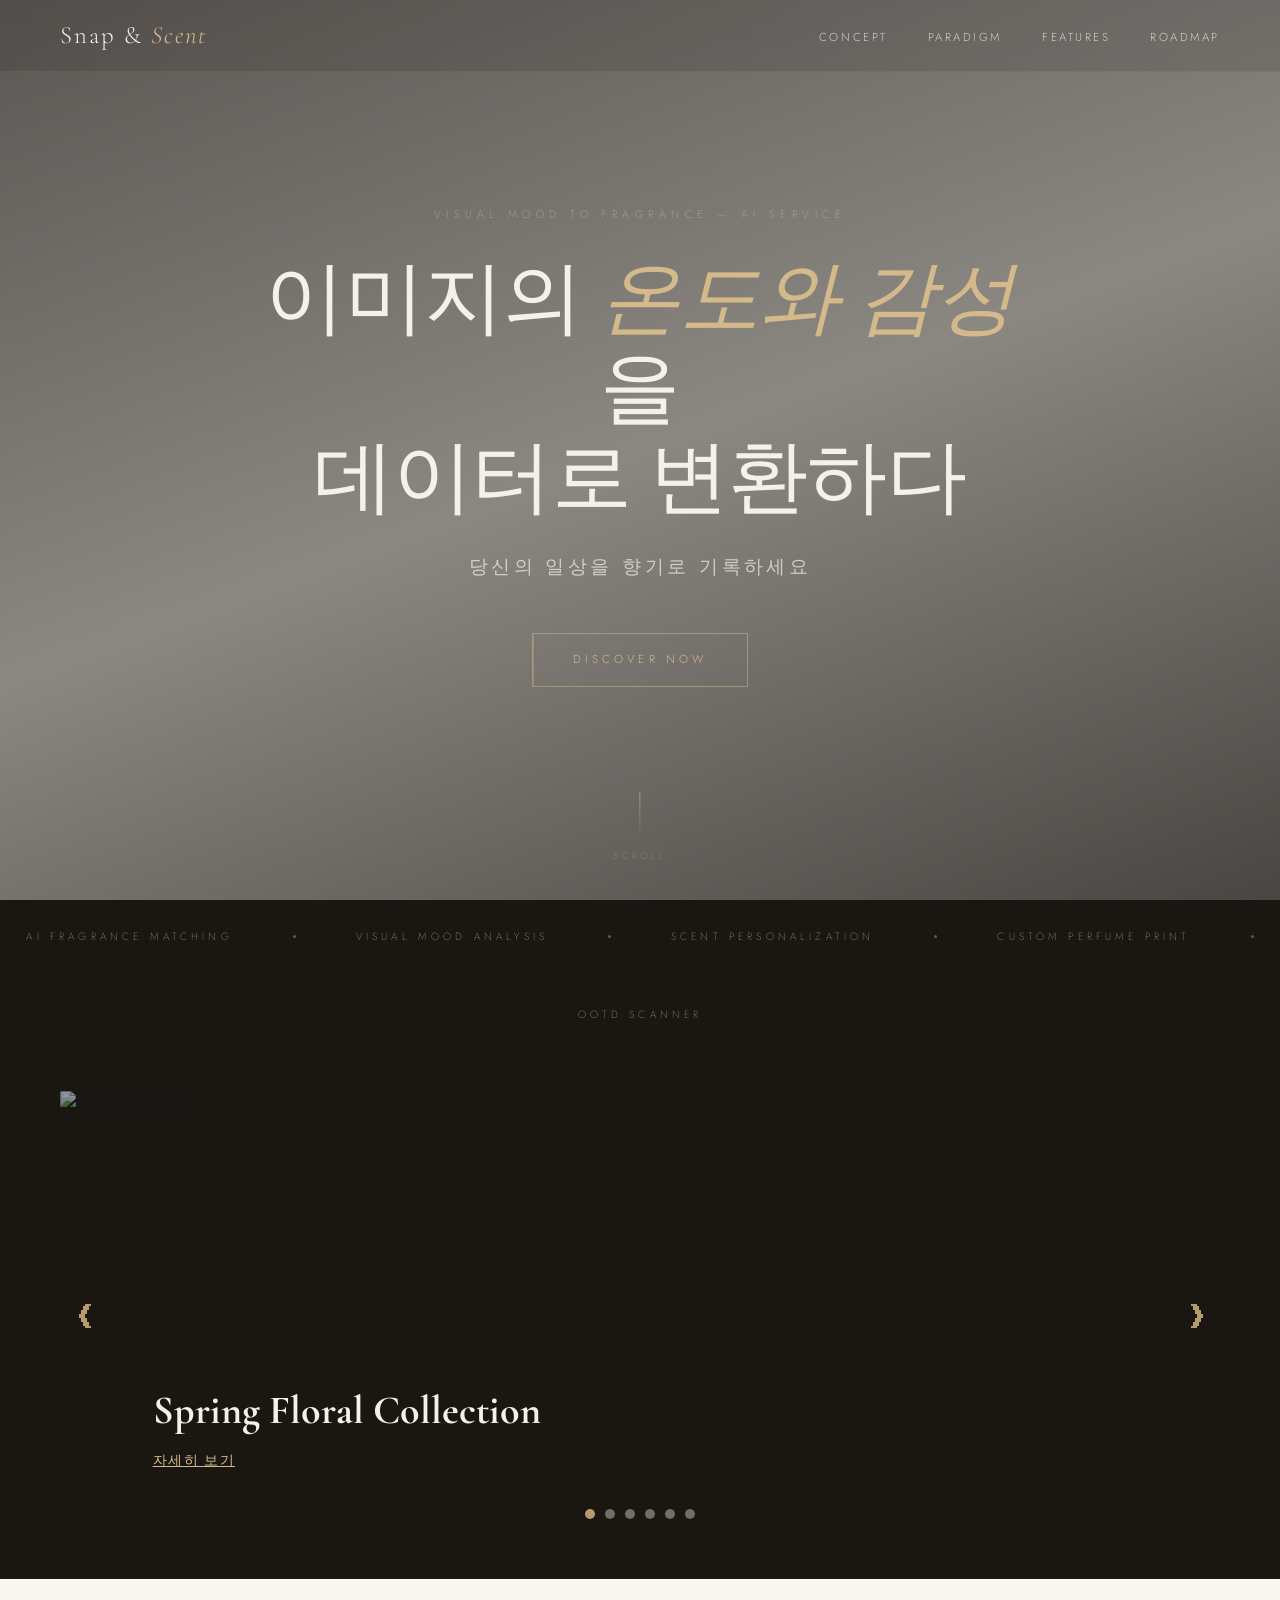
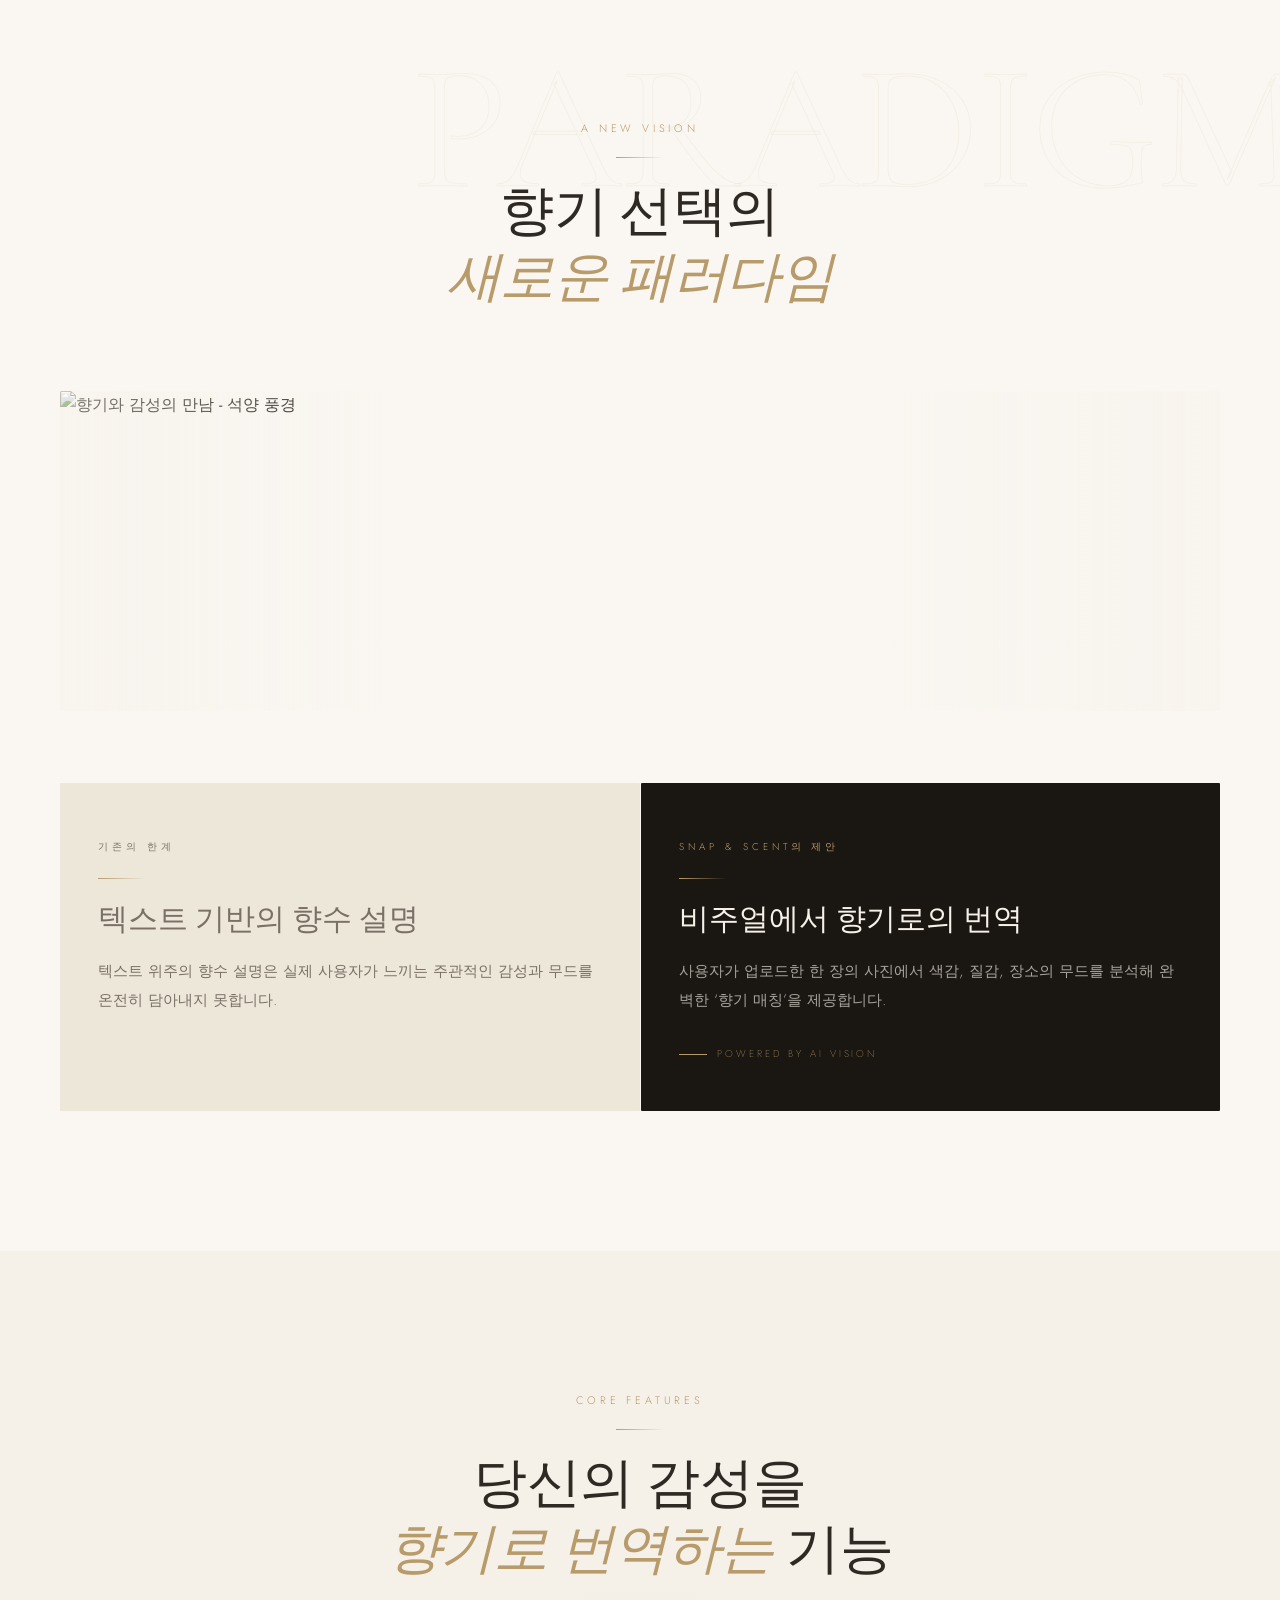
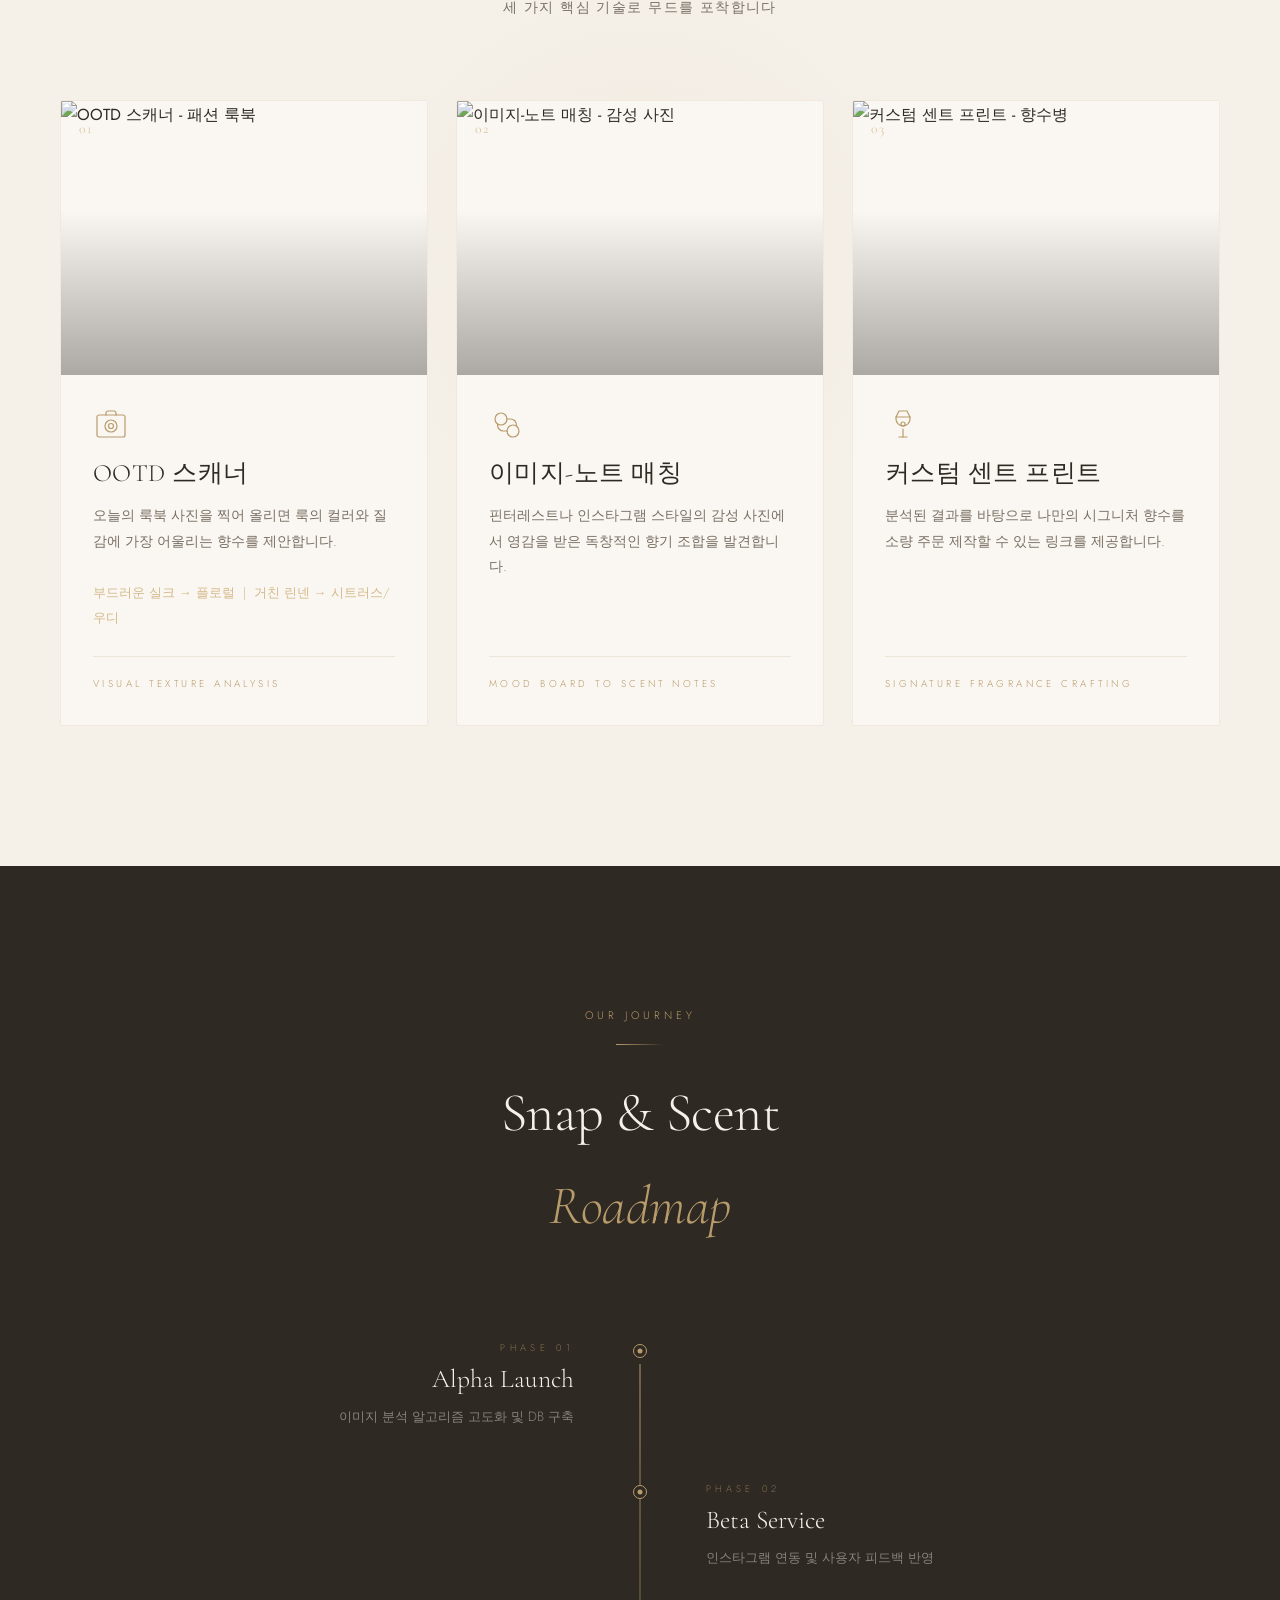
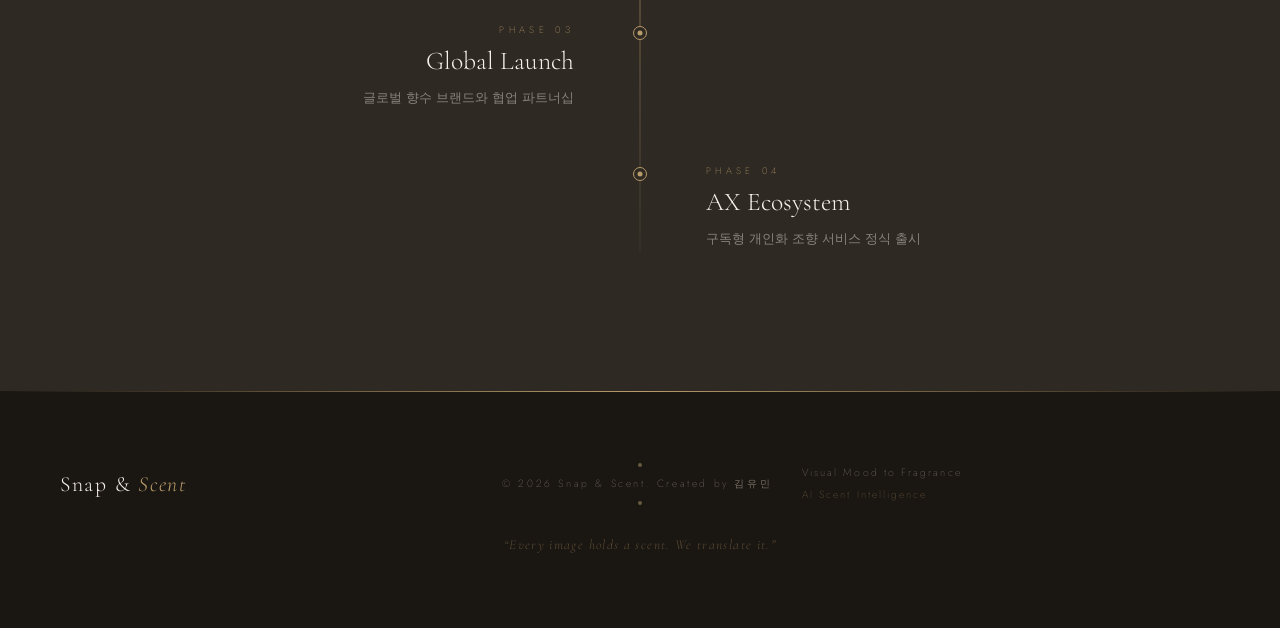
==== commit 685074cf: "팝업추가" ====
--- a/index.html
+++ b/index.html
@@ -77,13 +77,15 @@
 
   <section class="campaign-slider-section">
     <div class="slider-container">
+      
       <div class="slide active" data-title="Spring Floral Collection" data-desc="올봄, 당신의 화사한 원피스에 완벽하게 어울리는 플로럴 향수 컬렉션을 만나보세요. AI가 추천하는 산뜻한 봄의 향기를 경험할 수 있습니다." data-link="#features">
-        <img src="https://images.unsplash.com/photo-1594035910387-fea47794261f?w=1200&q=80" alt="봄 향수 컬렉션">
+        <img src="https://images.unsplash.com/photo-1582211594533-268f4f1edcb9?w=1200&q=80" alt="봄 향수 컬렉션">
         <div class="slide-text">
           <h3>Spring Floral Collection</h3>
           <p>자세히 보기</p>
         </div>
       </div>
+      
       <div class="slide" data-title="Deep Woody Aesthetic" data-desc="차분하고 지적인 무드를 연출하고 싶은 날. 거친 린넨 자켓이나 어두운 색상의 수트에 어울리는 우디 향수 매칭을 시작합니다." data-link="#features">
         <img src="https://images.unsplash.com/photo-1615634260167-c8cdede054de?w=1200&q=80" alt="우디 향수 컬렉션">
         <div class="slide-text">
@@ -91,16 +93,51 @@
           <p>자세히 보기</p>
         </div>
       </div>
+      
       <div class="slide" data-title="My Signature Scent Print" data-desc="오직 나만의 향수. 지금 신청하시면 커스텀 센트 프린트 1회 무료 제작 바우처를 드립니다. 세상에 하나뿐인 향기를 소장하세요." data-link="#features">
-        <img src="https://images.unsplash.com/photo-1596462502278-27bf85033c46?w=1200&q=80" alt="시그니처 향수 이벤트">
+        <img src="https://images.unsplash.com/photo-1594035910387-fea47794261f?w=1200&q=80" alt="시그니처 향수 이벤트">
         <div class="slide-text">
           <h3>My Signature Scent Print</h3>
+          <p>자세히 보기</p>
+        </div>
+      </div>
+
+      <div class="slide" data-title="Summer Citrus Breeze" data-desc="무더운 여름을 식혀줄 상쾌한 시트러스 향. 바다의 청량함과 레몬의 상큼함이 어우러진 여름 한정판 향기를 만나보세요." data-link="#features">
+        <img src="https://images.unsplash.com/photo-1592945403244-b3fbafd7f539?w=1200&q=80" alt="여름 향수 컬렉션">
+        <div class="slide-text">
+          <h3>Summer Citrus Breeze</h3>
+          <p>자세히 보기</p>
+        </div>
+      </div>
+
+      <div class="slide" data-title="Cozy Vanilla Night" data-desc="달콤하고 포근한 바닐라 머스크 향기. 쌀쌀한 저녁, 포근한 니트 가디건과 완벽하게 어울리는 무드를 완성해 줍니다." data-link="#features">
+        <img src="https://images.unsplash.com/photo-1585386959984-a4155224a1ad?w=1200&q=80" alt="가을 겨울 바닐라 향수">
+        <div class="slide-text">
+          <h3>Cozy Vanilla Night</h3>
+          <p>자세히 보기</p>
+        </div>
+      </div>
+
+      <div class="slide" data-title="Midnight Musk Edition" data-desc="매혹적이고 신비로운 새벽의 감성. 우아한 저녁 약속에 어울리는 강렬하고 깊은 머스크 향기 컬렉션입니다." data-link="#features">
+        <img src="https://images.unsplash.com/photo-1616949755610-8c9bbc08f138?w=1200&q=80" alt="미드나잇 머스크 향수">
+        <div class="slide-text">
+          <h3>Midnight Musk Edition</h3>
           <p>자세히 보기</p>
         </div>
       </div>
       
       <button class="slider-btn prev-btn">&#10094;</button>
       <button class="slider-btn next-btn">&#10095;</button>
+
+      <div class="slider-dots">
+        <span class="dot active" data-index="0"></span>
+        <span class="dot" data-index="1"></span>
+        <span class="dot" data-index="2"></span>
+        <span class="dot" data-index="3"></span>
+        <span class="dot" data-index="4"></span>
+        <span class="dot" data-index="5"></span>
+      </div>
+
     </div>
   </section>
 
--- a/style.css
+++ b/style.css
@@ -1,4 +1,3 @@
-/* ===== RESET & BASE ===== */
 *, *::before, *::after {
   margin: 0;
   padding: 0;
@@ -46,26 +45,25 @@
   color: var(--noir);
 }
 
-/* ===== SCROLLBAR ===== */
 ::-webkit-scrollbar {
   width: 5px;
 }
+
 ::-webkit-scrollbar-track {
   background: var(--ivory);
 }
+
 ::-webkit-scrollbar-thumb {
   background: var(--gold);
   border-radius: 10px;
 }
 
-/* ===== CONTAINER ===== */
 .container {
   width: 92%;
   max-width: var(--container);
   margin: 0 auto;
 }
 
-/* ===== SECTION LABEL ===== */
 .section-label {
   font-family: var(--ff-body);
   font-weight: 300;
@@ -77,20 +75,17 @@
   margin-bottom: 1.2rem;
 }
 
-/* ===== DIVIDER LINE ===== */
 .gold-line {
   width: 48px;
   height: 1px;
   background: linear-gradient(to right, var(--gold), transparent);
   margin: 0 auto 1.4rem;
 }
+
 .gold-line--left {
   margin: 0 0 1.4rem;
 }
 
-/* ===========================
-   HEADER
-=========================== */
 .site-header {
   position: fixed;
   top: 0;
@@ -185,9 +180,6 @@
   transform-origin: center;
 }
 
-/* ===========================
-   HERO
-=========================== */
 .hero {
   position: relative;
   min-height: 100svh;
@@ -302,9 +294,19 @@
   z-index: 0;
 }
 
-.hero-cta:hover::before { transform: translateX(0); }
-.hero-cta:hover { color: var(--noir); border-color: var(--gold); }
-.hero-cta-text { position: relative; z-index: 1; }
+.hero-cta:hover::before {
+  transform: translateX(0);
+}
+
+.hero-cta:hover {
+  color: var(--noir);
+  border-color: var(--gold);
+}
+
+.hero-cta-text {
+  position: relative;
+  z-index: 1;
+}
 
 .hero-scroll-hint {
   position: absolute;
@@ -339,9 +341,6 @@
   color: rgba(212, 185, 138, 0.6);
 }
 
-/* ===========================
-   CONCEPT STRIP
-=========================== */
 .concept-strip {
   background: var(--noir);
   padding: 28px 0;
@@ -367,7 +366,9 @@
   white-space: nowrap;
 }
 
-.concept-tag--gold { color: var(--gold); }
+.concept-tag--gold {
+  color: var(--gold);
+}
 
 .concept-dot {
   width: 3px;
@@ -378,9 +379,6 @@
   flex-shrink: 0;
 }
 
-/* ===========================
-   PARADIGM SECTION
-=========================== */
 .paradigm {
   padding: var(--section-pad) 0;
   background: var(--ivory-soft);
@@ -464,9 +462,17 @@
   position: relative;
 }
 
-.paradigm-card--old, .paradigm-card--new { border-radius: 1px; }
-.paradigm-card--old { background: var(--cream); }
-.paradigm-card--new { background: var(--noir); }
+.paradigm-card--old, .paradigm-card--new {
+  border-radius: 1px;
+}
+
+.paradigm-card--old {
+  background: var(--cream);
+}
+
+.paradigm-card--new {
+  background: var(--noir);
+}
 
 .paradigm-tag {
   font-family: var(--ff-body);
@@ -478,8 +484,13 @@
   display: inline-block;
 }
 
-.paradigm-tag--old { color: var(--muted); }
-.paradigm-tag--new { color: var(--gold); }
+.paradigm-tag--old {
+  color: var(--muted);
+}
+
+.paradigm-tag--new {
+  color: var(--gold);
+}
 
 .paradigm-card-title {
   font-family: var(--ff-display);
@@ -489,8 +500,14 @@
   line-height: 1.2;
 }
 
-.paradigm-card--old .paradigm-card-title { color: var(--muted); text-decoration: none; }
-.paradigm-card--new .paradigm-card-title { color: var(--ivory); }
+.paradigm-card--old .paradigm-card-title {
+  color: var(--muted);
+  text-decoration: none;
+}
+
+.paradigm-card--new .paradigm-card-title {
+  color: var(--ivory);
+}
 
 .paradigm-card-body {
   font-family: var(--ff-body);
@@ -499,8 +516,13 @@
   line-height: 1.85;
 }
 
-.paradigm-card--old .paradigm-card-body { color: var(--muted); }
-.paradigm-card--new .paradigm-card-body { color: rgba(245, 240, 232, 0.65); }
+.paradigm-card--old .paradigm-card-body {
+  color: var(--muted);
+}
+
+.paradigm-card--new .paradigm-card-body {
+  color: rgba(245, 240, 232, 0.65);
+}
 
 .paradigm-badge {
   margin-top: 2rem;
@@ -524,9 +546,6 @@
   color: var(--gold);
 }
 
-/* ===========================
-   FEATURES SECTION
-=========================== */
 .features {
   padding: var(--section-pad) 0;
   background: var(--ivory);
@@ -613,7 +632,9 @@
   filter: saturate(0.75) sepia(0.1);
 }
 
-.feature-card:hover .feature-card-image img { transform: scale(1.07); }
+.feature-card:hover .feature-card-image img {
+  transform: scale(1.07);
+}
 
 .feature-card-image-overlay {
   position: absolute;
@@ -678,9 +699,6 @@
   padding-top: 1.2rem;
 }
 
-/* ===========================
-   ROADMAP SECTION
-=========================== */
 .roadmap {
   padding: var(--section-pad) 0;
   background: var(--charcoal);
@@ -717,7 +735,6 @@
   color: var(--gold);
 }
 
-/* Timeline */
 .timeline {
   position: relative;
   z-index: 2;
@@ -746,10 +763,24 @@
   align-items: start;
 }
 
-.timeline-item:nth-child(even) .timeline-content { grid-column: 3; text-align: left; }
-.timeline-item:nth-child(even) .timeline-spacer { grid-column: 1; grid-row: 1; }
-.timeline-item:nth-child(odd) .timeline-content { grid-column: 1; text-align: right; }
-.timeline-item:nth-child(even) { direction: ltr; }
+.timeline-item:nth-child(even) .timeline-content {
+  grid-column: 3;
+  text-align: left;
+}
+
+.timeline-item:nth-child(even) .timeline-spacer {
+  grid-column: 1;
+  grid-row: 1;
+}
+
+.timeline-item:nth-child(odd) .timeline-content {
+  grid-column: 1;
+  text-align: right;
+}
+
+.timeline-item:nth-child(even) {
+  direction: ltr;
+}
 
 .timeline-node-wrapper {
   display: flex;
@@ -781,7 +812,10 @@
   background: var(--gold);
 }
 
-.timeline-item:hover .timeline-node { background: var(--gold); transform: scale(1.3); }
+.timeline-item:hover .timeline-node {
+  background: var(--gold);
+  transform: scale(1.3);
+}
 
 .timeline-content {
   padding: 0 clamp(16px, 3vw, 36px);
@@ -815,9 +849,6 @@
   line-height: 1.8;
 }
 
-/* ===========================
-   FOOTER
-=========================== */
 .site-footer {
   background: var(--noir);
   padding: clamp(40px, 6vw, 72px) 0;
@@ -899,31 +930,60 @@
   letter-spacing: 0.1em;
 }
 
-/* ===========================
-   RESPONSIVE — TABLET
-=========================== */
 @media (max-width: 860px) {
-  .features-grid { grid-template-columns: 1fr 1fr; }
-  .feature-card:last-child { grid-column: 1 / -1; max-width: 420px; margin: 0 auto; width: 100%; }
-  .paradigm-grid { grid-template-columns: 1fr; }
-  .paradigm-divider { width: 80px; height: 1px; margin: 20px auto; background: linear-gradient(to right, transparent, var(--gold), transparent); }
-  .timeline-spine { left: 20px; }
-  .timeline-item { grid-template-columns: 44px 1fr; grid-template-rows: auto; }
-  .timeline-item:nth-child(odd) .timeline-content,
-  .timeline-item:nth-child(even) .timeline-content { grid-column: 2; grid-row: 1; text-align: left; }
-  .timeline-item:nth-child(even) .timeline-spacer { display: none; }
-  .timeline-node-wrapper { grid-column: 1; grid-row: 1; justify-content: flex-start; padding-left: 13px; }
-  .footer-inner, .footer-right { text-align: center; }
-}
-
-/* ===========================
-   RESPONSIVE — MOBILE
-=========================== */
+  .features-grid {
+    grid-template-columns: 1fr 1fr;
+  }
+  .feature-card:last-child {
+    grid-column: 1 / -1;
+    max-width: 420px;
+    margin: 0 auto;
+    width: 100%;
+  }
+  .paradigm-grid {
+    grid-template-columns: 1fr;
+  }
+  .paradigm-divider {
+    width: 80px;
+    height: 1px;
+    margin: 20px auto;
+    background: linear-gradient(to right, transparent, var(--gold), transparent);
+  }
+  .timeline-spine {
+    left: 20px;
+  }
+  .timeline-item {
+    grid-template-columns: 44px 1fr;
+    grid-template-rows: auto;
+  }
+  .timeline-item:nth-child(odd) .timeline-content, .timeline-item:nth-child(even) .timeline-content {
+    grid-column: 2;
+    grid-row: 1;
+    text-align: left;
+  }
+  .timeline-item:nth-child(even) .timeline-spacer {
+    display: none;
+  }
+  .timeline-node-wrapper {
+    grid-column: 1;
+    grid-row: 1;
+    justify-content: flex-start;
+    padding-left: 13px;
+  }
+  .footer-inner, .footer-right {
+    text-align: center;
+  }
+}
+
 @media (max-width: 600px) {
-  .nav-toggle-label { display: flex; }
+  .nav-toggle-label {
+    display: flex;
+  }
   .nav-list {
     position: absolute;
-    top: 100%; left: 0; right: 0;
+    top: 100%;
+    left: 0;
+    right: 0;
     background: rgba(26, 22, 18, 0.97);
     backdrop-filter: blur(20px);
     flex-direction: column;
@@ -933,36 +993,77 @@
     transition: max-height var(--transition);
     border-top: 1px solid rgba(184, 155, 106, 0.1);
   }
-  .nav-list li a { display: block; padding: 18px 28px; font-size: 0.78rem; border-bottom: 1px solid rgba(184, 155, 106, 0.07); }
-  .nav-toggle:checked ~ .nav-list { max-height: 300px; }
-  .nav-toggle:checked + .nav-toggle-label span:nth-child(1) { transform: rotate(45deg) translate(4px, 4px); }
-  .nav-toggle:checked + .nav-toggle-label span:nth-child(2) { opacity: 0; transform: translateX(-8px); }
-  .nav-toggle:checked + .nav-toggle-label span:nth-child(3) { transform: rotate(-45deg) translate(4px, -4px); }
-  .features-grid { grid-template-columns: 1fr; }
-  .feature-card:last-child { grid-column: auto; max-width: none; }
-  .concept-strip-inner { gap: 28px; }
-  .concept-dot:nth-child(4), .concept-dot:nth-child(6), .concept-tag:nth-child(5), .concept-tag:nth-child(7) { display: none; }
-  .footer-inner { gap: 16px; }
-  .paradigm-card { padding: 28px 22px; }
-}
-
-/* ===========================
-   FADE-IN ANIMATION
-=========================== */
+  .nav-list li a {
+    display: block;
+    padding: 18px 28px;
+    font-size: 0.78rem;
+    border-bottom: 1px solid rgba(184, 155, 106, 0.07);
+  }
+  .nav-toggle:checked ~ .nav-list {
+    max-height: 300px;
+  }
+  .nav-toggle:checked + .nav-toggle-label span:nth-child(1) {
+    transform: rotate(45deg) translate(4px, 4px);
+  }
+  .nav-toggle:checked + .nav-toggle-label span:nth-child(2) {
+    opacity: 0;
+    transform: translateX(-8px);
+  }
+  .nav-toggle:checked + .nav-toggle-label span:nth-child(3) {
+    transform: rotate(-45deg) translate(4px, -4px);
+  }
+  .features-grid {
+    grid-template-columns: 1fr;
+  }
+  .feature-card:last-child {
+    grid-column: auto;
+    max-width: none;
+  }
+  .concept-strip-inner {
+    gap: 28px;
+  }
+  .concept-dot:nth-child(4), .concept-dot:nth-child(6), .concept-tag:nth-child(5), .concept-tag:nth-child(7) {
+    display: none;
+  }
+  .footer-inner {
+    gap: 16px;
+  }
+  .paradigm-card {
+    padding: 28px 22px;
+  }
+}
+
 @keyframes fadeSlideUp {
-  from { opacity: 0; transform: translateY(28px); }
-  to   { opacity: 1; transform: translateY(0); }
-}
-.animate-up { animation: fadeSlideUp 0.9s cubic-bezier(0.22, 0.61, 0.36, 1) both; }
-.delay-1 { animation-delay: 0.1s; }
-.delay-2 { animation-delay: 0.22s; }
-.delay-3 { animation-delay: 0.34s; }
-.delay-4 { animation-delay: 0.46s; }
-
-
-/* ===========================
-   CAMPAIGN SLIDER & MODAL (추가된 기능 CSS)
-=========================== */
+  from {
+    opacity: 0;
+    transform: translateY(28px);
+  }
+  to {
+    opacity: 1;
+    transform: translateY(0);
+  }
+}
+
+.animate-up {
+  animation: fadeSlideUp 0.9s cubic-bezier(0.22, 0.61, 0.36, 1) both;
+}
+
+.delay-1 {
+  animation-delay: 0.1s;
+}
+
+.delay-2 {
+  animation-delay: 0.22s;
+}
+
+.delay-3 {
+  animation-delay: 0.34s;
+}
+
+.delay-4 {
+  animation-delay: 0.46s;
+}
+
 .campaign-slider-section {
   width: 100%;
   background: var(--noir);
@@ -983,8 +1084,10 @@
 
 .slide {
   position: absolute;
-  top: 0; left: 0;
-  width: 100%; height: 100%;
+  top: 0;
+  left: 0;
+  width: 100%;
+  height: 100%;
   opacity: 0;
   transition: opacity 0.8s ease-in-out;
 }
@@ -995,7 +1098,8 @@
 }
 
 .slide img {
-  width: 100%; height: 100%;
+  width: 100%;
+  height: 100%;
   object-fit: cover;
   filter: brightness(0.6);
   transition: transform 0.5s ease;
@@ -1007,7 +1111,8 @@
 
 .slide-text {
   position: absolute;
-  bottom: 15%; left: 8%;
+  bottom: 15%;
+  left: 8%;
   color: var(--ivory);
   z-index: 2;
 }
@@ -1026,7 +1131,6 @@
   text-decoration: underline;
 }
 
-/* 슬라이더 화살표 버튼 */
 .slider-btn {
   position: absolute;
   top: 50%;
@@ -1046,18 +1150,48 @@
   color: var(--noir);
 }
 
-.prev-btn { left: 0; }
-.next-btn { right: 0; }
-
-/* 모달 팝업 스타일 */
+.prev-btn {
+  left: 0;
+}
+
+.next-btn {
+  right: 0;
+}
+
+/* 🟢 하단 점(Pagination Dots) 디자인 스타일 추가 */
+.slider-dots {
+  position: absolute;
+  bottom: 20px;
+  left: 50%;
+  transform: translateX(-50%);
+  display: flex;
+  gap: 10px;
+  z-index: 10;
+}
+
+.dot {
+  width: 10px;
+  height: 10px;
+  border-radius: 50%;
+  background: rgba(245, 240, 232, 0.4);
+  cursor: pointer;
+  transition: background 0.3s;
+}
+
+.dot.active {
+  background: var(--gold);
+}
+
 .modal-overlay {
   position: fixed;
-  top: 0; left: 0;
-  width: 100%; height: 100%;
+  top: 0;
+  left: 0;
+  width: 100%;
+  height: 100%;
   background: rgba(0, 0, 0, 0.7);
   backdrop-filter: blur(5px);
   z-index: 999;
-  display: none; /* 기본 상태: 숨김 */
+  display: none;
   justify-content: center;
   align-items: center;
 }
@@ -1074,19 +1208,28 @@
 }
 
 @keyframes modalFadeIn {
-  from { transform: translateY(-30px); opacity: 0; }
-  to { transform: translateY(0); opacity: 1; }
+  from {
+    transform: translateY(-30px);
+    opacity: 0;
+  }
+  to {
+    transform: translateY(0);
+    opacity: 1;
+  }
 }
 
 .close-btn {
   position: absolute;
-  top: 10px; right: 20px;
+  top: 10px;
+  right: 20px;
   font-size: 2rem;
   color: var(--muted);
   cursor: pointer;
 }
 
-.close-btn:hover { color: var(--noir); }
+.close-btn:hover {
+  color: var(--noir);
+}
 
 .modal-content h3 {
   font-family: var(--ff-display);
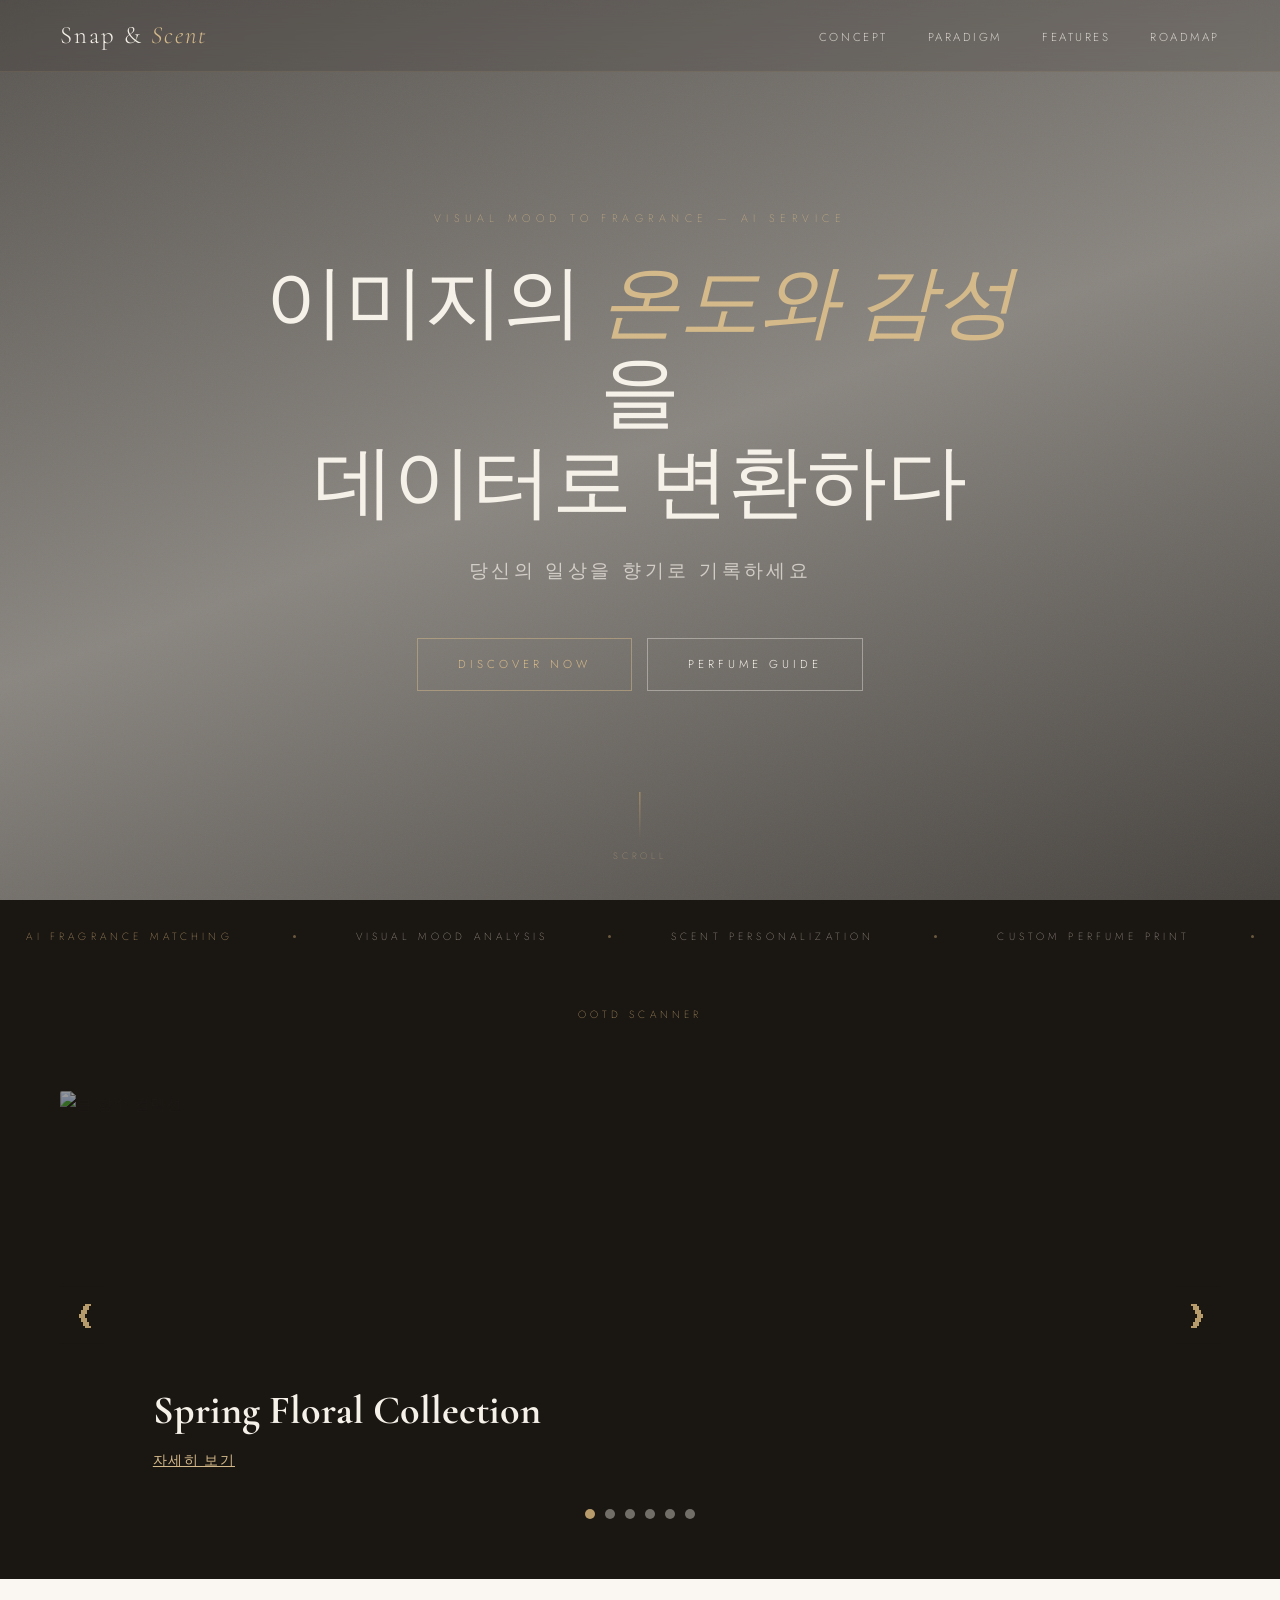
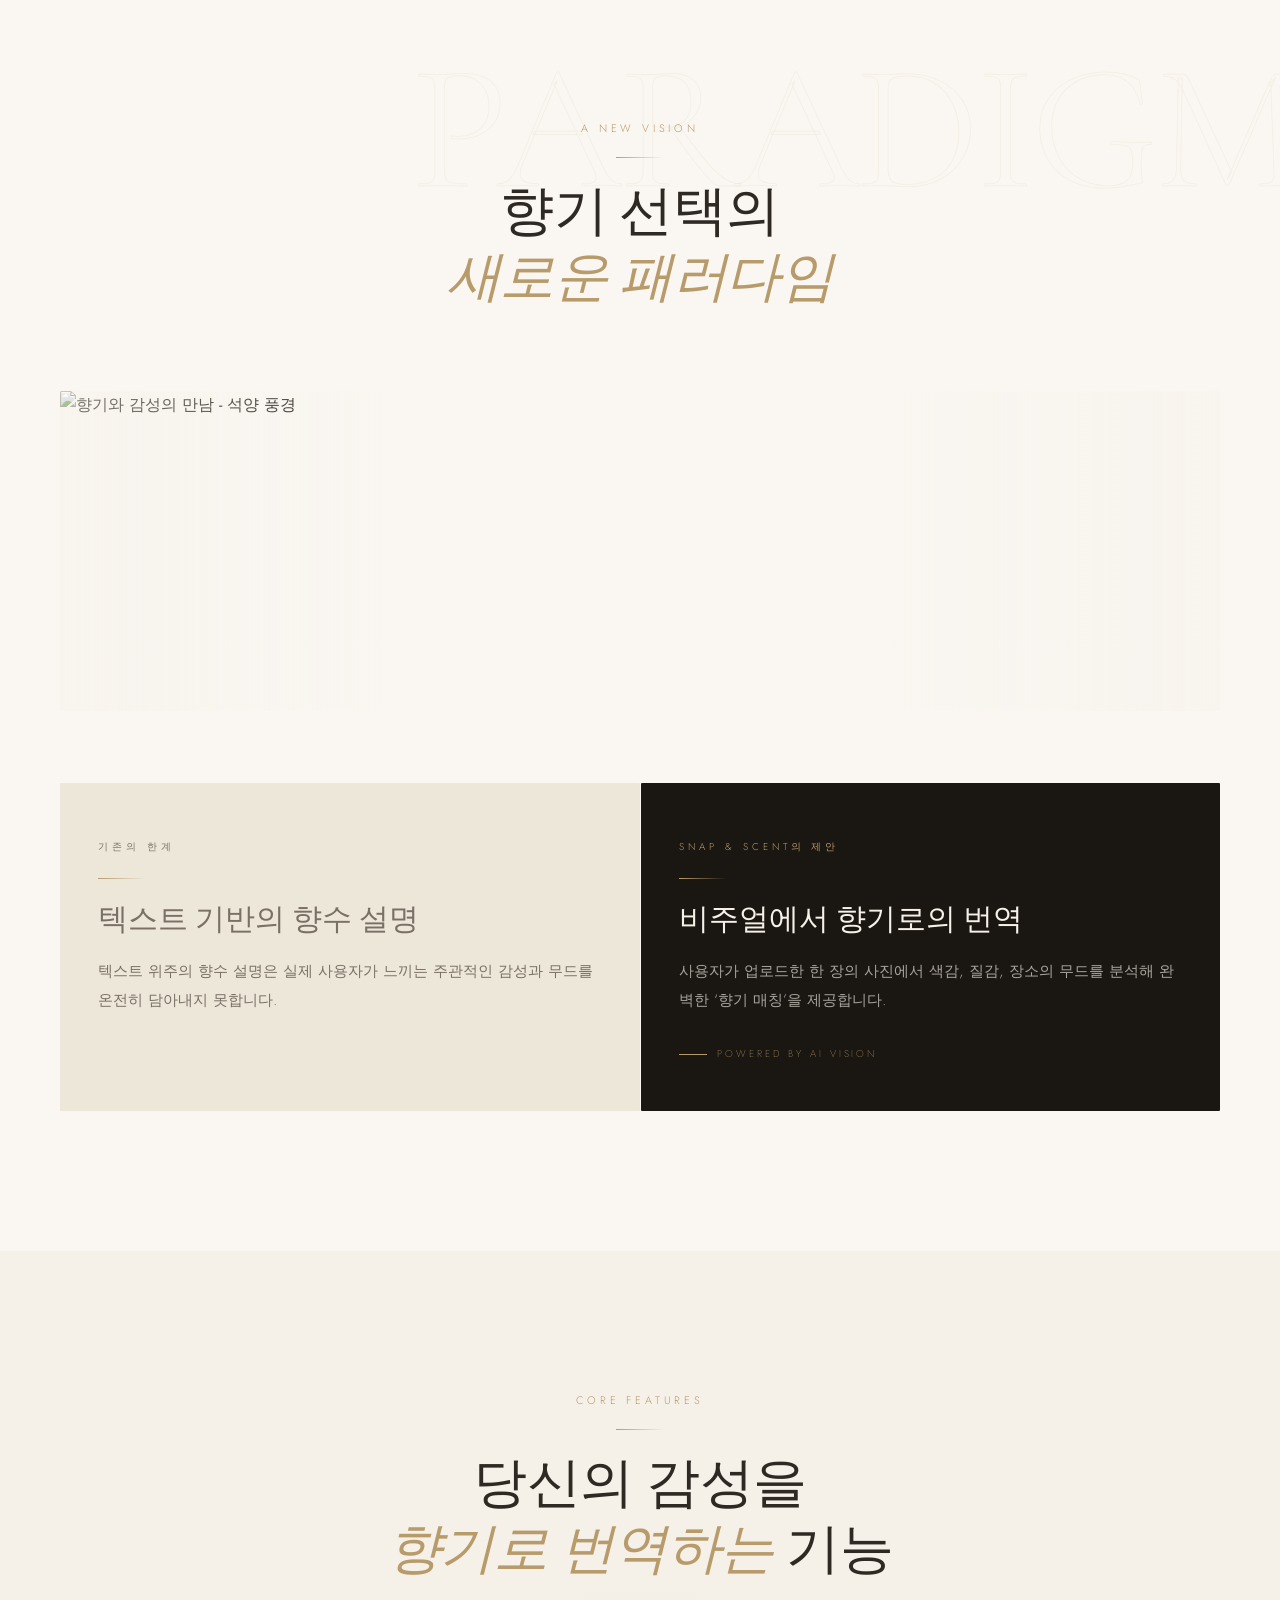
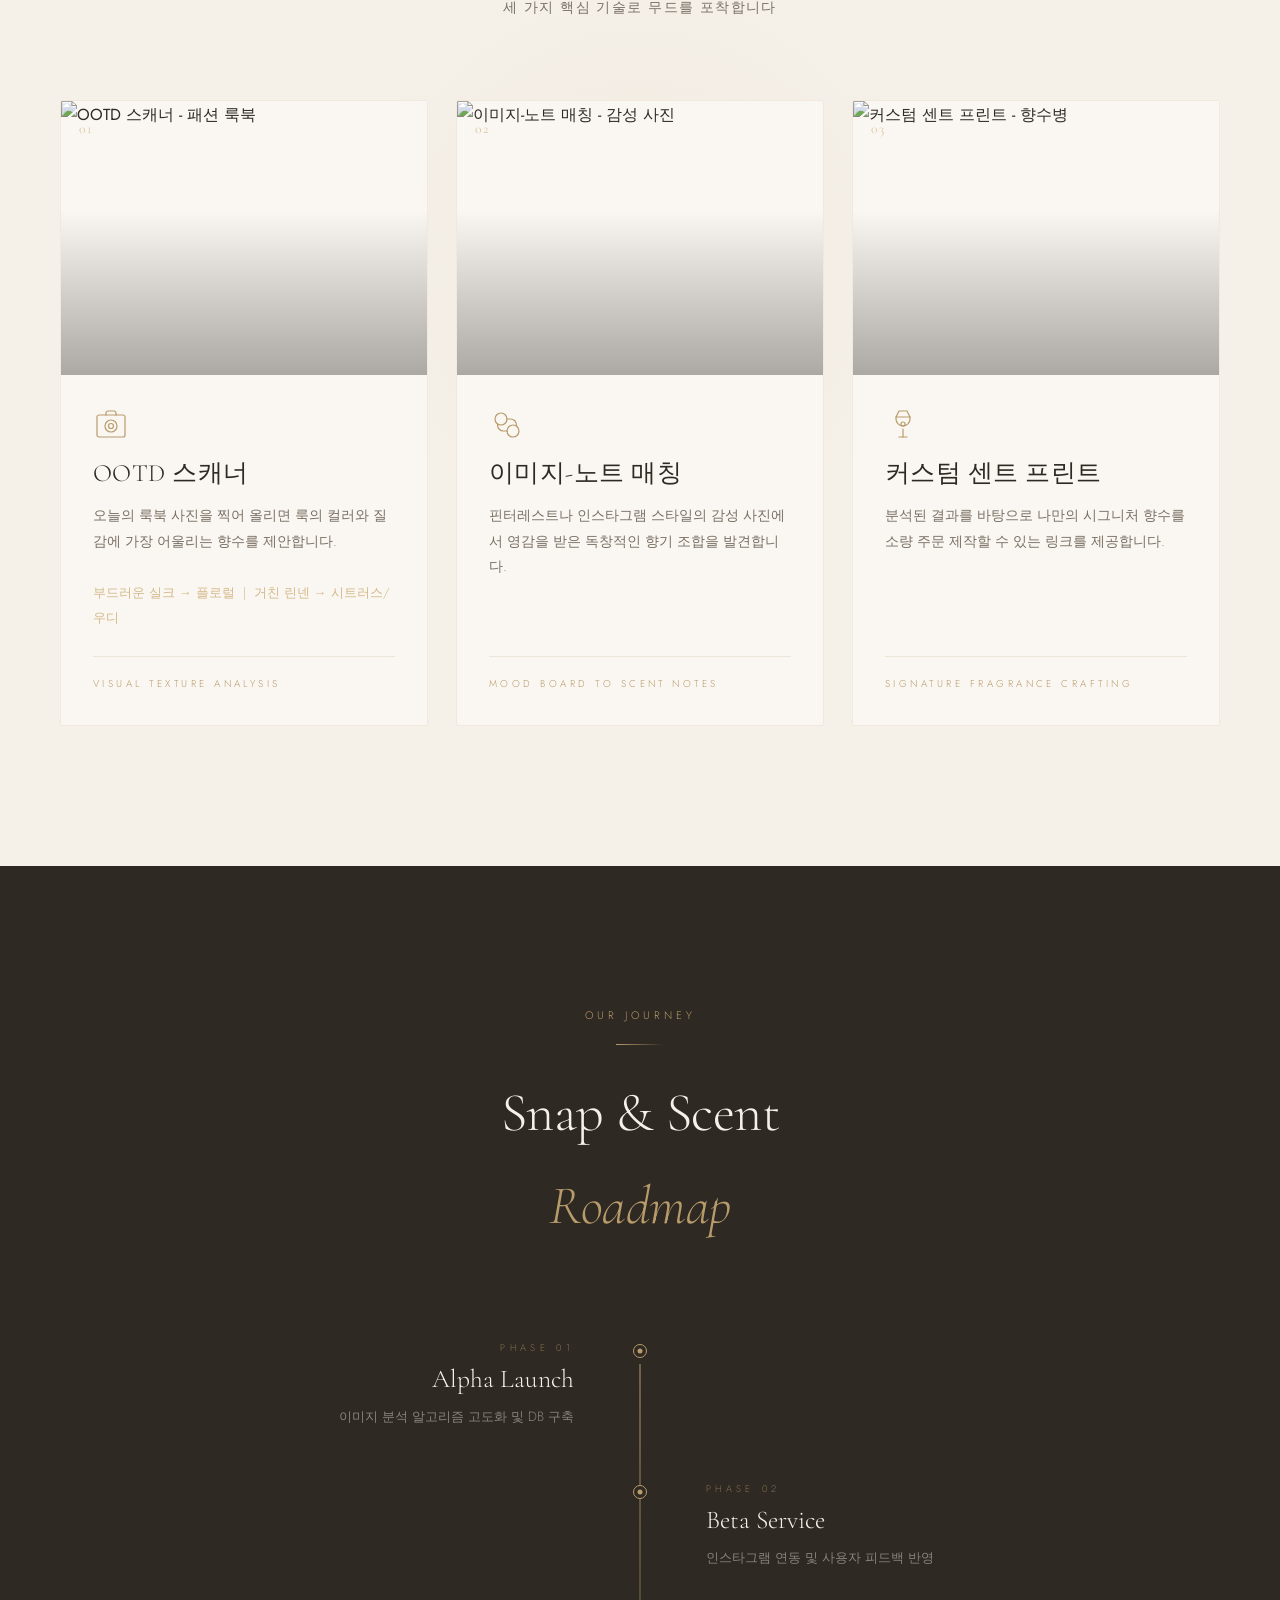
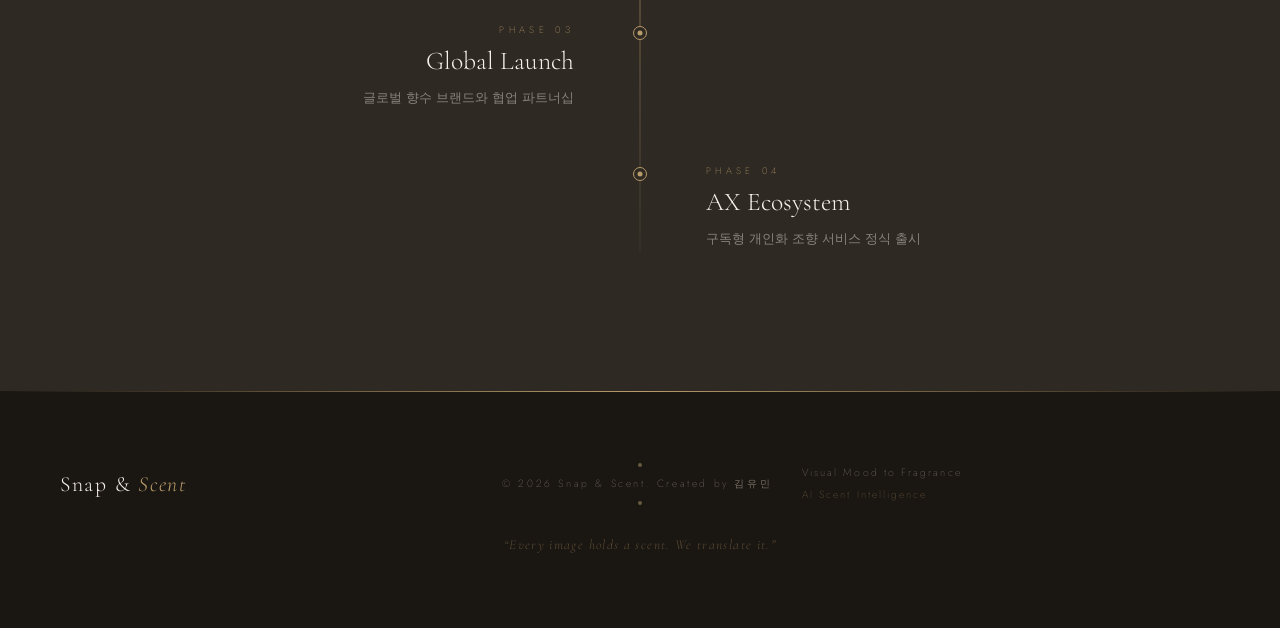
==== commit 69f392f5: "모달추가" ====
--- a/index.html
+++ b/index.html
@@ -17,7 +17,7 @@
   <header class="site-header">
     <div class="container">
       <div class="header-inner">
-        <a href="#" class="logo">Snap &amp; <span>Scent</span></a>
+        <a href="index.html" class="logo">Snap &amp; <span>Scent</span></a>
 
         <input type="checkbox" id="nav-toggle" class="nav-toggle" />
         <label for="nav-toggle" class="nav-toggle-label" aria-label="메뉴 열기">
@@ -50,9 +50,15 @@
         데이터로 변환하다
       </h1>
       <p class="hero-sub">당신의 일상을 향기로 기록하세요</p>
-      <a href="#features" class="hero-cta">
-        <span class="hero-cta-text">Discover Now</span>
-      </a>
+      
+      <div style="display: flex; gap: 15px; justify-content: center;">
+        <a href="#features" class="hero-cta">
+          <span class="hero-cta-text">Discover Now</span>
+        </a>
+        <a href="guide.html" class="hero-cta" style="border-color: rgba(245, 240, 232, 0.4); color: var(--ivory);">
+          <span class="hero-cta-text">Perfume Guide</span>
+        </a>
+      </div>
     </div>
 
     <div class="hero-scroll-hint">
@@ -77,7 +83,6 @@
 
   <section class="campaign-slider-section">
     <div class="slider-container">
-      
       <div class="slide active" data-title="Spring Floral Collection" data-desc="올봄, 당신의 화사한 원피스에 완벽하게 어울리는 플로럴 향수 컬렉션을 만나보세요. AI가 추천하는 산뜻한 봄의 향기를 경험할 수 있습니다." data-link="#features">
         <img src="https://images.unsplash.com/photo-1582211594533-268f4f1edcb9?w=1200&q=80" alt="봄 향수 컬렉션">
         <div class="slide-text">
@@ -137,7 +142,6 @@
         <span class="dot" data-index="4"></span>
         <span class="dot" data-index="5"></span>
       </div>
-
     </div>
   </section>
 
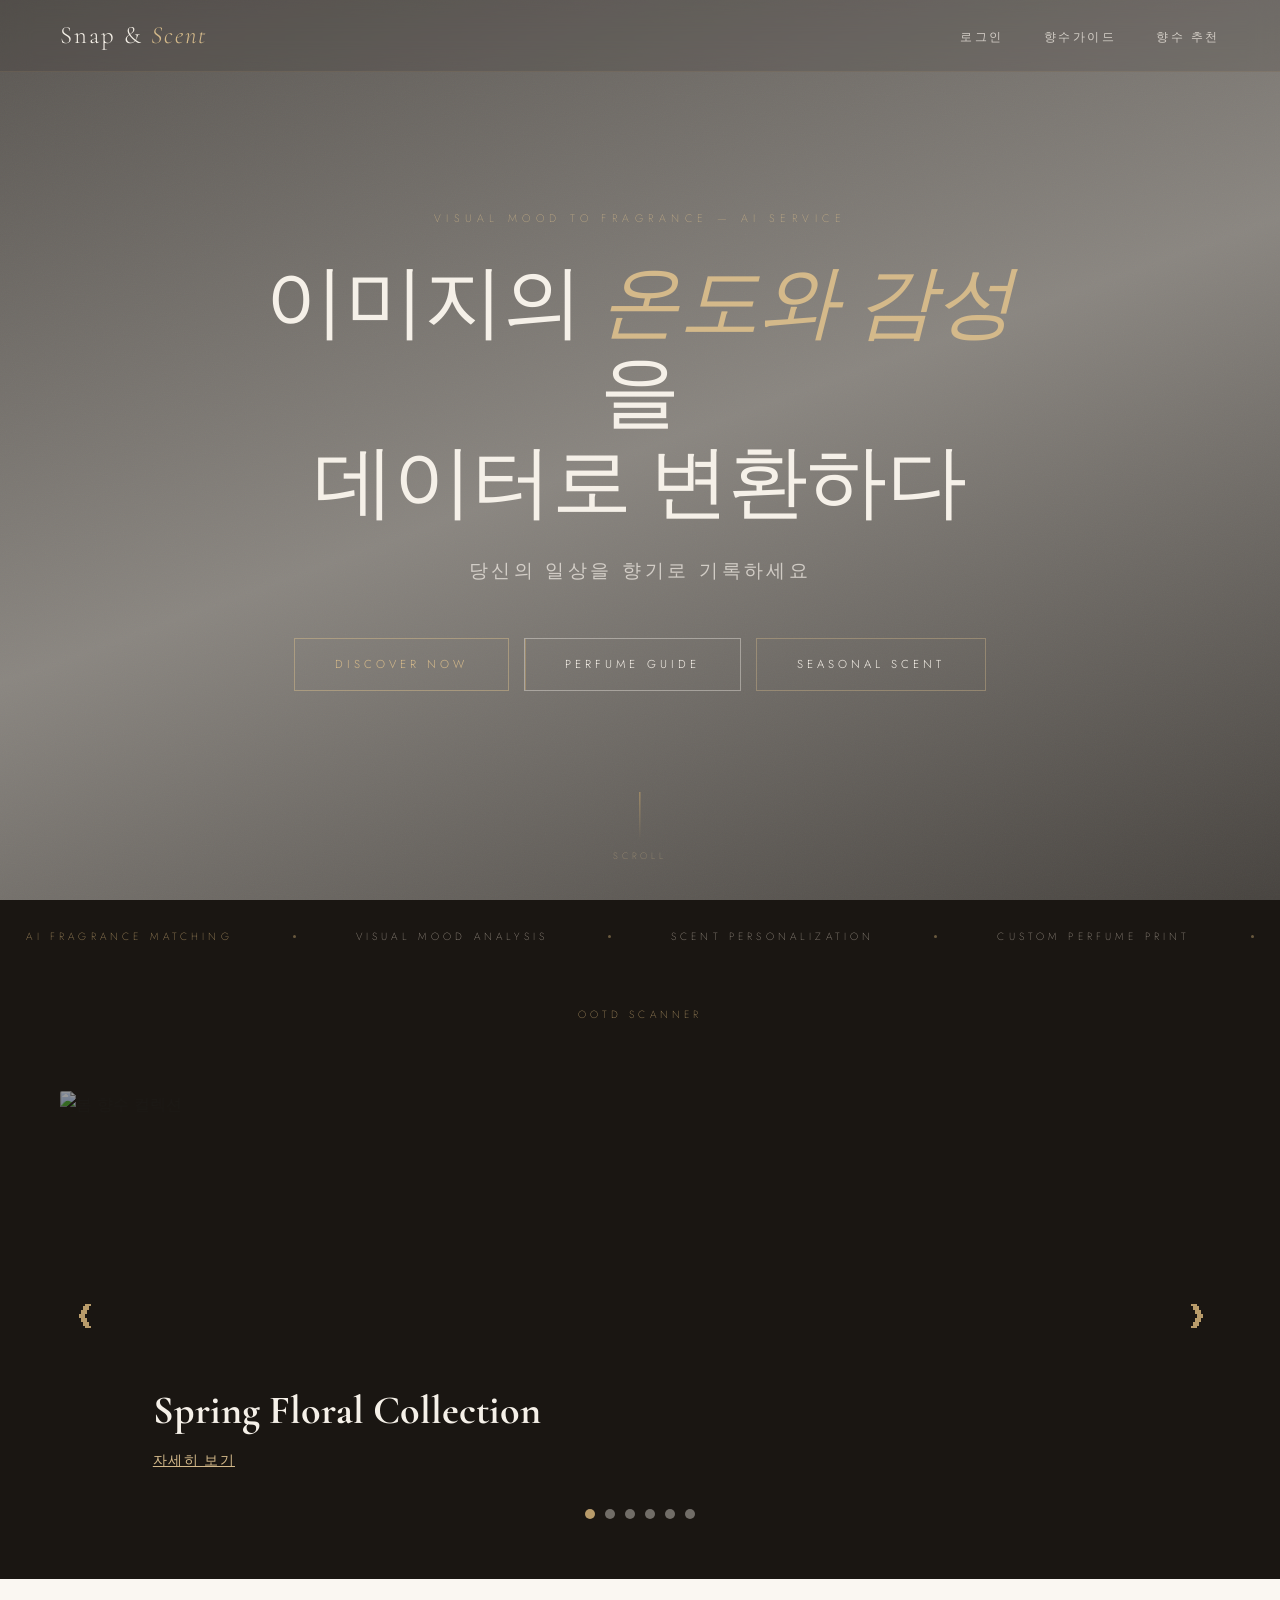
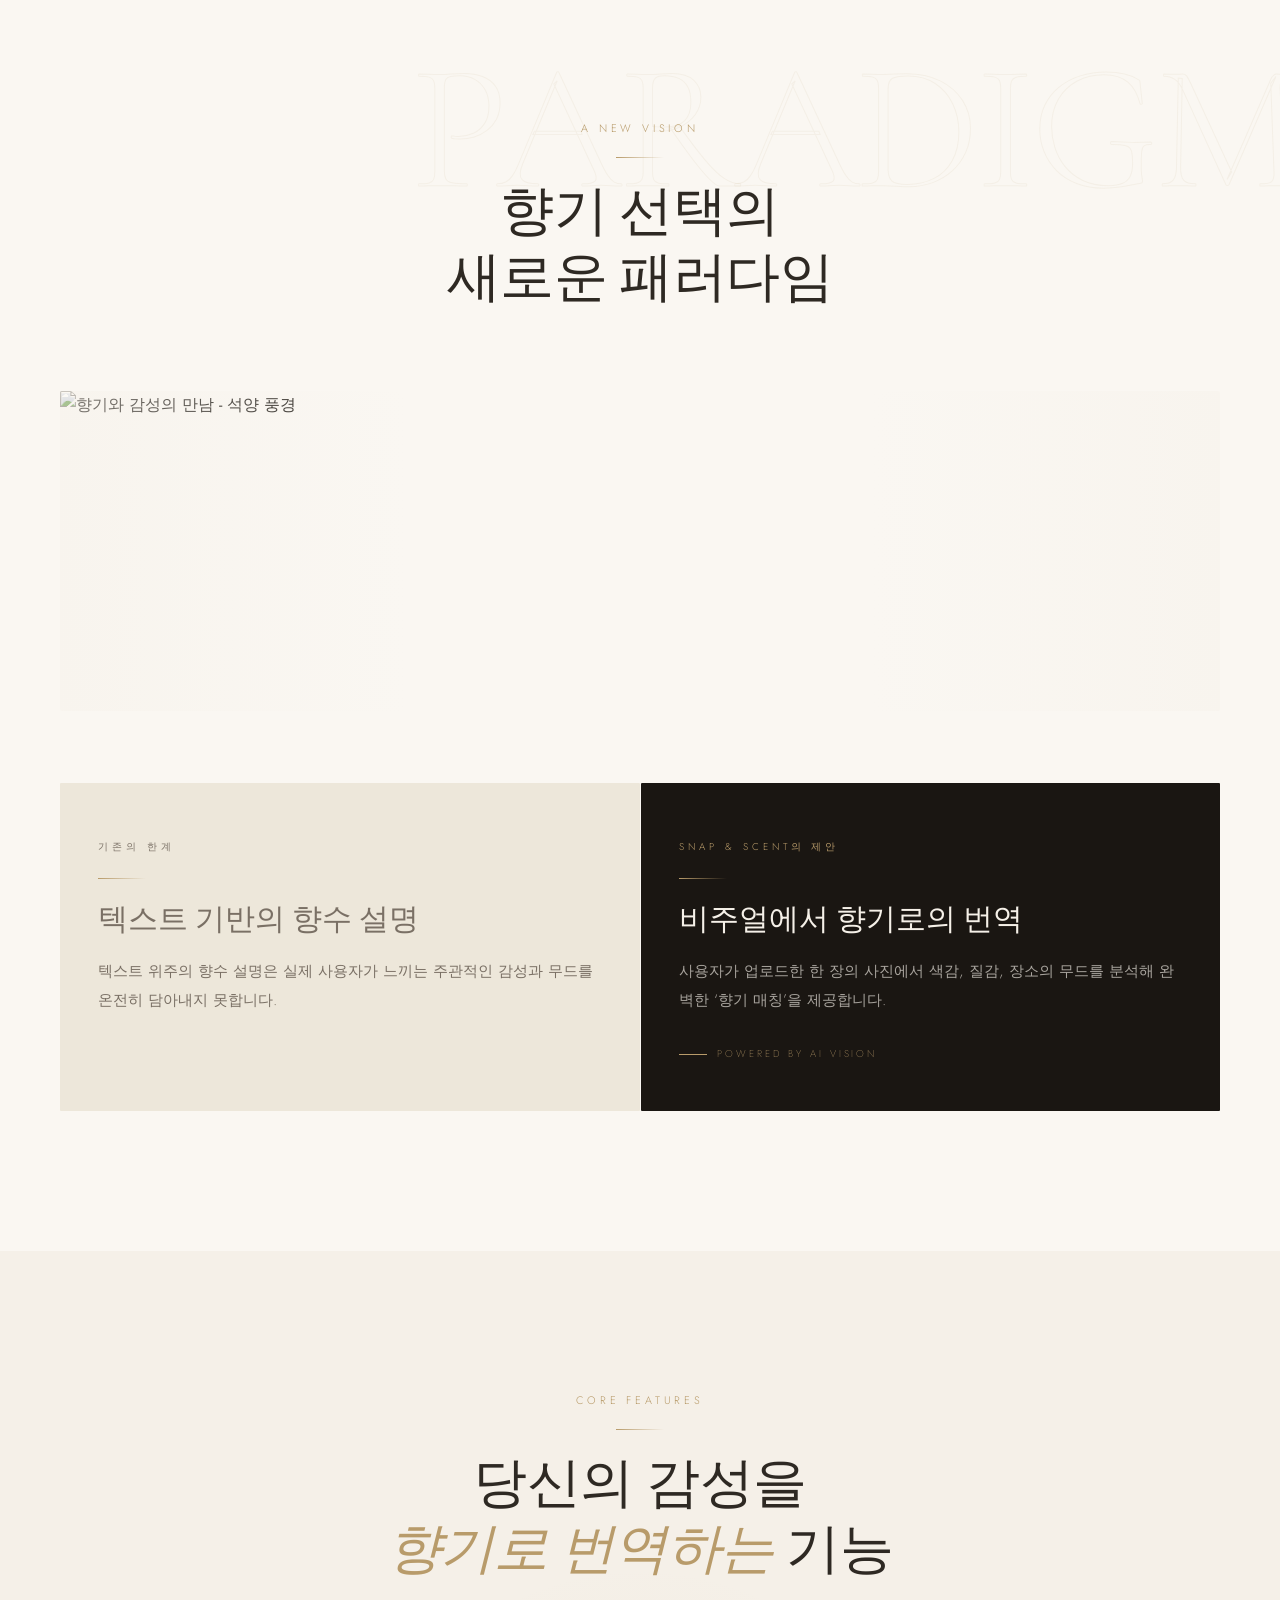
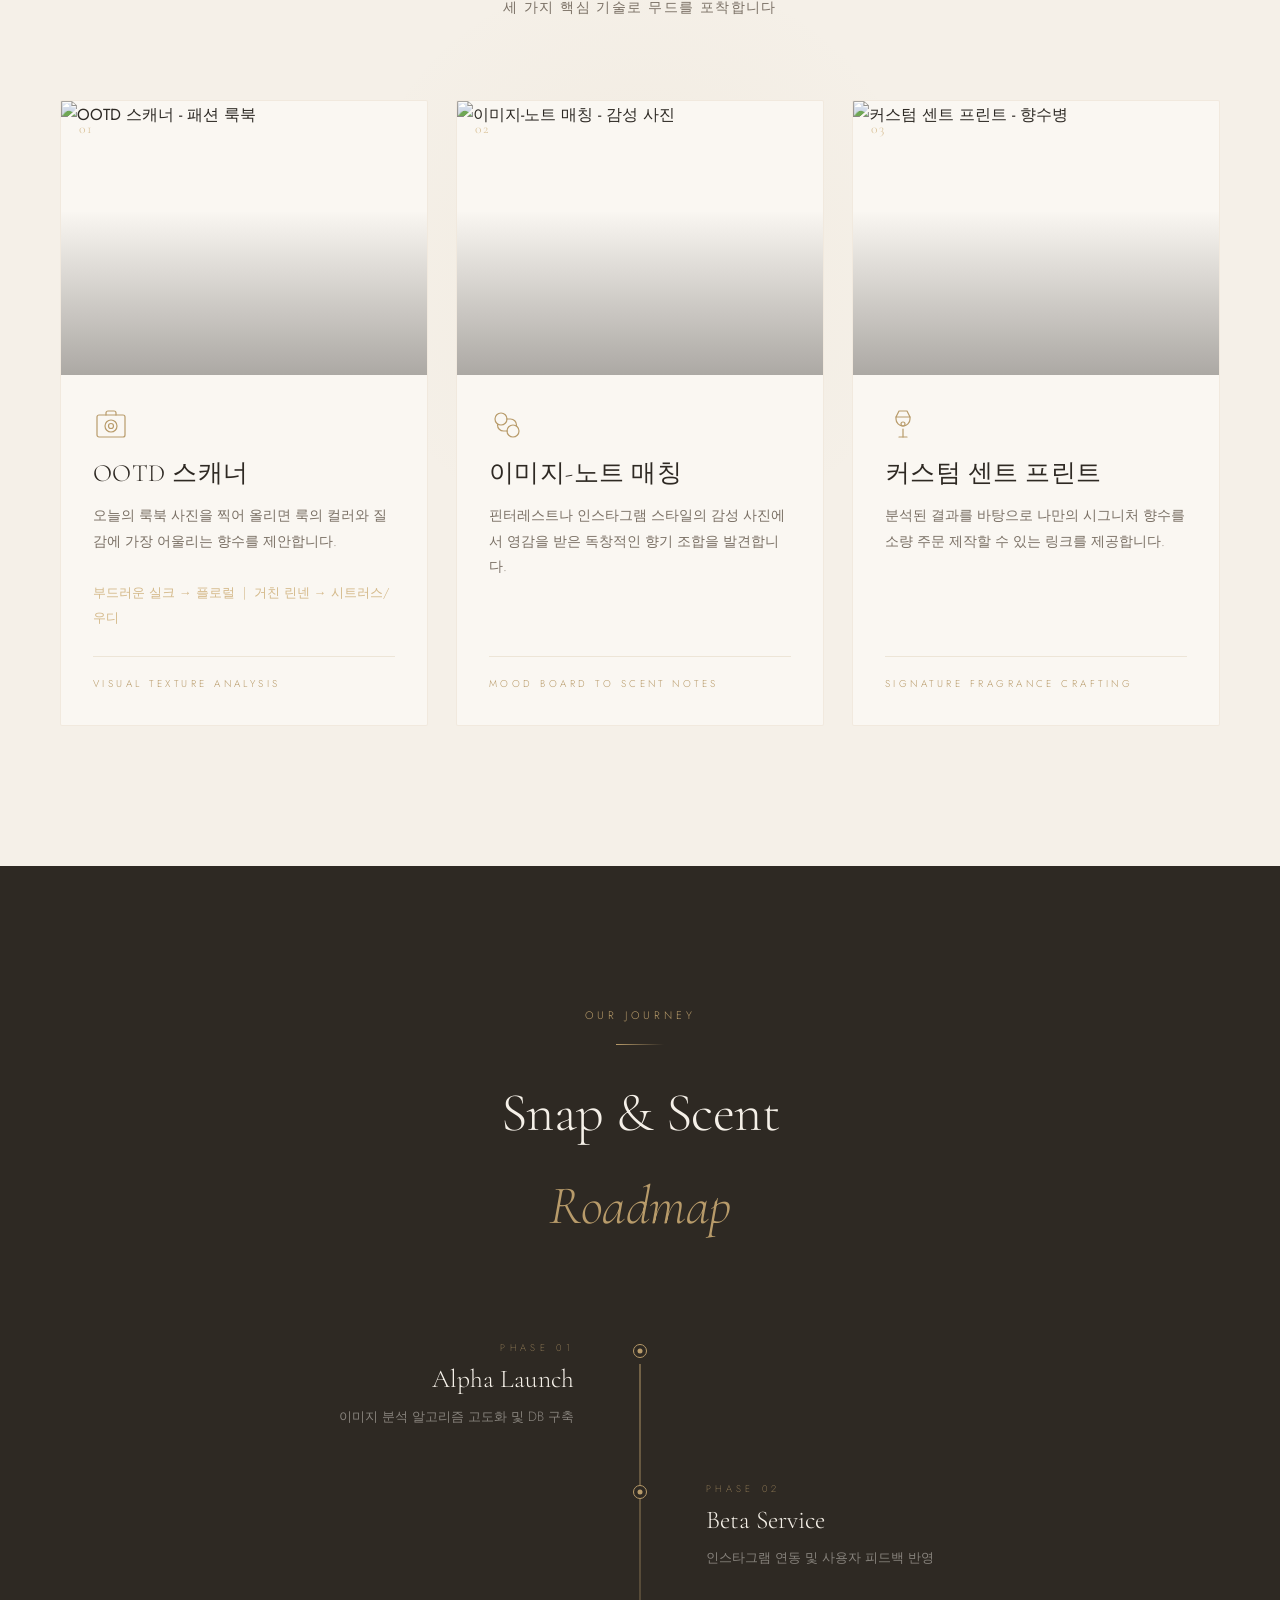
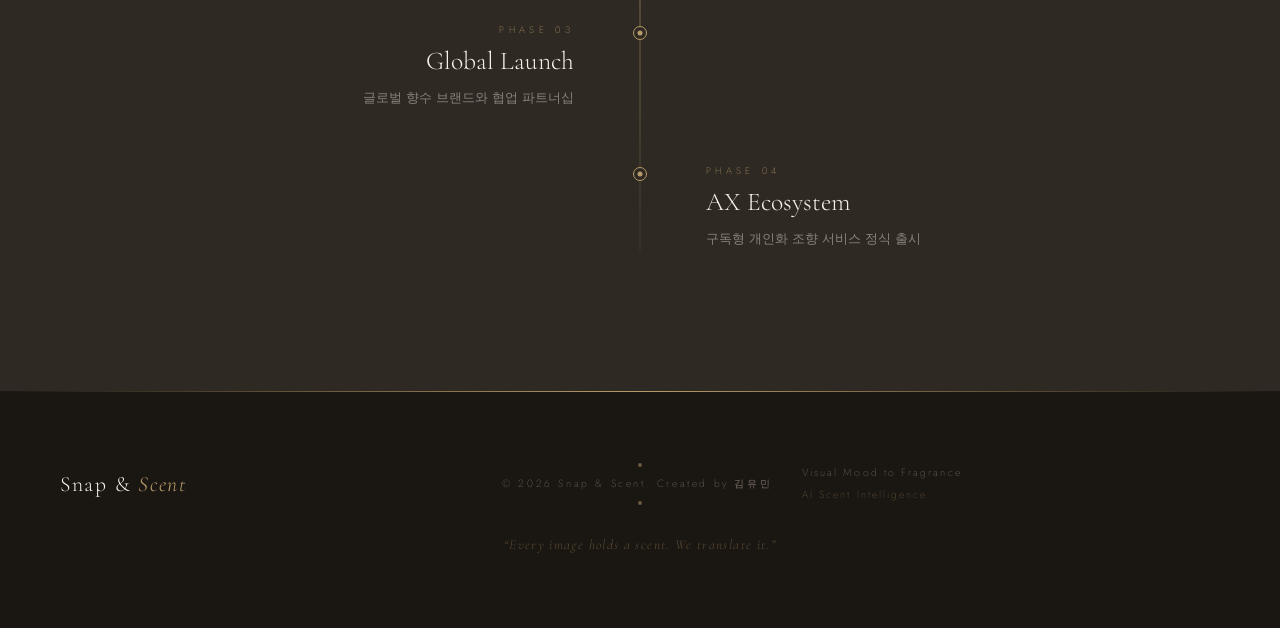
==== commit f75d0334: "향수추천, 로그인 추가" ====
--- a/index.html
+++ b/index.html
@@ -28,10 +28,9 @@
 
         <nav>
           <ul class="nav-list">
-            <li><a href="#concept">Concept</a></li>
-            <li><a href="#paradigm">Paradigm</a></li>
-            <li><a href="#features">Features</a></li>
-            <li><a href="#roadmap">Roadmap</a></li>
+            <li><a href="#" id="login-menu-btn">로그인</a></li>
+            <li><a href="guide.html">향수가이드</a></li>
+            <li><a href="season.html">향수 추천</a></li>
           </ul>
         </nav>
       </div>
@@ -58,6 +57,9 @@
         <a href="guide.html" class="hero-cta" style="border-color: rgba(245, 240, 232, 0.4); color: var(--ivory);">
           <span class="hero-cta-text">Perfume Guide</span>
         </a>
+        <a href="season.html" class="hero-cta" style="border-color: rgba(212, 185, 138, 0.4); color: var(--ivory);">
+          <span class="hero-cta-text">Seasonal Scent</span>
+        </a>
       </div>
     </div>
 
@@ -152,11 +154,11 @@
         <div class="gold-line"></div>
         <h2 class="paradigm-title">
           향기 선택의<br />
-          <em>새로운 패러다임</em>
+          새로운 패러다임
         </h2>
       </div>
 
-      <div class="paradigm-image-row animate-up delay-1">
+      <div class="paradigm-image-row">
         <img
           src="https://images.unsplash.com/photo-1547887537-6158d64c35b3?w=1400&q=80"
           alt="향기와 감성의 만남 - 석양 풍경"
@@ -164,7 +166,7 @@
         />
       </div>
 
-      <div class="paradigm-grid animate-up delay-2">
+      <div class="paradigm-grid">
         <div class="paradigm-card paradigm-card--old">
           <span class="paradigm-tag paradigm-tag--old">기존의 한계</span>
           <div class="gold-line gold-line--left"></div>
@@ -306,7 +308,7 @@
       <div class="timeline">
         <div class="timeline-spine" aria-hidden="true"></div>
         <div class="timeline-items">
-          <div class="timeline-item animate-up delay-1">
+          <div class="timeline-item">
             <div class="timeline-content">
               <span class="timeline-phase">Phase 01</span>
               <h3 class="timeline-heading">Alpha Launch</h3>
@@ -318,7 +320,7 @@
             <div class="timeline-spacer"></div>
           </div>
 
-          <div class="timeline-item animate-up delay-2">
+          <div class="timeline-item">
             <div class="timeline-spacer"></div>
             <div class="timeline-node-wrapper">
               <div class="timeline-node"></div>
@@ -330,7 +332,7 @@
             </div>
           </div>
 
-          <div class="timeline-item animate-up delay-3">
+          <div class="timeline-item">
             <div class="timeline-content">
               <span class="timeline-phase">Phase 03</span>
               <h3 class="timeline-heading">Global Launch</h3>
@@ -342,7 +344,7 @@
             <div class="timeline-spacer"></div>
           </div>
 
-          <div class="timeline-item animate-up delay-4">
+          <div class="timeline-item">
             <div class="timeline-spacer"></div>
             <div class="timeline-node-wrapper">
               <div class="timeline-node"></div>
@@ -395,6 +397,32 @@
     </div>
   </div>
 
+  <div id="login-modal" class="modal-overlay">
+    <div class="modal-content login-box">
+      <span class="close-login-btn">&times;</span>
+      <h3>Sign In</h3>
+      <div class="gold-line"></div>
+      
+      <form id="login-form" onsubmit="return false;">
+        <div class="login-input-group">
+          <input type="email" id="login-email" placeholder="이메일 주소" required autocomplete="off">
+        </div>
+        <div class="login-input-group">
+          <input type="password" id="login-pw" placeholder="비밀번호" required>
+        </div>
+        <button type="submit" class="modal-cta login-submit-btn">Login</button>
+      </form>
+
+      <div class="login-option-footer">
+        <a href="#">아이디 찾기</a>
+        <span>|</span>
+        <a href="#">비밀번호 찾기</a>
+        <span>|</span>
+        <a href="#" style="color: var(--gold-light);">회원가입</a>
+      </div>
+    </div>
+  </div>
+
   <script src="https://code.jquery.com/jquery-3.6.0.min.js"></script>
   <script src="snap-scent.js"></script>
 
--- a/style.css
+++ b/style.css
@@ -5,7 +5,7 @@
 }
 
 :root {
-  --ivory:        #f5f0e8;
+  --ivory:         #f5f0e8;
   --ivory-soft:   #faf7f2;
   --cream:        #ede7da;
   --gold:         #b89b6a;
@@ -930,138 +930,86 @@
   letter-spacing: 0.1em;
 }
 
-@media (max-width: 860px) {
-  .features-grid {
-    grid-template-columns: 1fr 1fr;
-  }
-  .feature-card:last-child {
-    grid-column: 1 / -1;
-    max-width: 420px;
-    margin: 0 auto;
-    width: 100%;
-  }
-  .paradigm-grid {
-    grid-template-columns: 1fr;
-  }
-  .paradigm-divider {
-    width: 80px;
-    height: 1px;
-    margin: 20px auto;
-    background: linear-gradient(to right, transparent, var(--gold), transparent);
-  }
-  .timeline-spine {
-    left: 20px;
-  }
-  .timeline-item {
-    grid-template-columns: 44px 1fr;
-    grid-template-rows: auto;
-  }
-  .timeline-item:nth-child(odd) .timeline-content, .timeline-item:nth-child(even) .timeline-content {
-    grid-column: 2;
-    grid-row: 1;
-    text-align: left;
-  }
-  .timeline-item:nth-child(even) .timeline-spacer {
-    display: none;
-  }
-  .timeline-node-wrapper {
-    grid-column: 1;
-    grid-row: 1;
-    justify-content: flex-start;
-    padding-left: 13px;
-  }
-  .footer-inner, .footer-right {
-    text-align: center;
-  }
-}
-
-@media (max-width: 600px) {
-  .nav-toggle-label {
-    display: flex;
-  }
-  .nav-list {
-    position: absolute;
-    top: 100%;
-    left: 0;
-    right: 0;
-    background: rgba(26, 22, 18, 0.97);
-    backdrop-filter: blur(20px);
-    flex-direction: column;
-    gap: 0;
-    max-height: 0;
-    overflow: hidden;
-    transition: max-height var(--transition);
-    border-top: 1px solid rgba(184, 155, 106, 0.1);
-  }
-  .nav-list li a {
-    display: block;
-    padding: 18px 28px;
-    font-size: 0.78rem;
-    border-bottom: 1px solid rgba(184, 155, 106, 0.07);
-  }
-  .nav-toggle:checked ~ .nav-list {
-    max-height: 300px;
-  }
-  .nav-toggle:checked + .nav-toggle-label span:nth-child(1) {
-    transform: rotate(45deg) translate(4px, 4px);
-  }
-  .nav-toggle:checked + .nav-toggle-label span:nth-child(2) {
+.modal-overlay {
+  position: fixed;
+  top: 0;
+  left: 0;
+  width: 100%;
+  height: 100%;
+  background: rgba(0, 0, 0, 0.7);
+  backdrop-filter: blur(5px);
+  -webkit-backdrop-filter: blur(5px);
+  z-index: 999;
+  display: none;
+  justify-content: center;
+  align-items: center;
+}
+
+.modal-content {
+  background: var(--ivory-soft);
+  padding: 40px;
+  max-width: 500px;
+  width: 90%;
+  text-align: center;
+  border: 1px solid var(--gold);
+  position: relative;
+  animation: modalFadeIn 0.4s ease-out;
+}
+
+@keyframes modalFadeIn {
+  from {
+    transform: translateY(-30px);
     opacity: 0;
-    transform: translateX(-8px);
-  }
-  .nav-toggle:checked + .nav-toggle-label span:nth-child(3) {
-    transform: rotate(-45deg) translate(4px, -4px);
-  }
-  .features-grid {
-    grid-template-columns: 1fr;
-  }
-  .feature-card:last-child {
-    grid-column: auto;
-    max-width: none;
-  }
-  .concept-strip-inner {
-    gap: 28px;
-  }
-  .concept-dot:nth-child(4), .concept-dot:nth-child(6), .concept-tag:nth-child(5), .concept-tag:nth-child(7) {
-    display: none;
-  }
-  .footer-inner {
-    gap: 16px;
-  }
-  .paradigm-card {
-    padding: 28px 22px;
-  }
-}
-
-@keyframes fadeSlideUp {
-  from {
-    opacity: 0;
-    transform: translateY(28px);
   }
   to {
+    transform: translateY(0);
     opacity: 1;
-    transform: translateY(0);
-  }
-}
-
-.animate-up {
-  animation: fadeSlideUp 0.9s cubic-bezier(0.22, 0.61, 0.36, 1) both;
-}
-
-.delay-1 {
-  animation-delay: 0.1s;
-}
-
-.delay-2 {
-  animation-delay: 0.22s;
-}
-
-.delay-3 {
-  animation-delay: 0.34s;
-}
-
-.delay-4 {
-  animation-delay: 0.46s;
+  }
+}
+
+.close-btn {
+  position: absolute;
+  top: 10px;
+  right: 20px;
+  font-size: 2rem;
+  color: var(--muted);
+  cursor: pointer;
+}
+
+.close-btn:hover {
+  color: var(--noir);
+}
+
+.modal-content h3 {
+  font-family: var(--ff-display);
+  font-size: 2rem;
+  color: var(--charcoal);
+  margin-bottom: 10px;
+}
+
+.modal-content p {
+  font-family: var(--ff-body);
+  font-size: 0.9rem;
+  color: var(--muted);
+  line-height: 1.6;
+  margin-bottom: 30px;
+}
+
+.modal-cta {
+  display: inline-block;
+  background: var(--gold);
+  color: var(--noir);
+  padding: 12px 30px;
+  text-decoration: none;
+  text-transform: uppercase;
+  font-size: 0.8rem;
+  letter-spacing: 0.1em;
+  transition: background 0.3s;
+}
+
+.modal-cta:hover {
+  background: var(--charcoal);
+  color: var(--gold);
 }
 
 .campaign-slider-section {
@@ -1158,7 +1106,6 @@
   right: 0;
 }
 
-/* 🟢 하단 점(Pagination Dots) 디자인 스타일 추가 */
 .slider-dots {
   position: absolute;
   bottom: 20px;
@@ -1182,83 +1129,237 @@
   background: var(--gold);
 }
 
-.modal-overlay {
-  position: fixed;
-  top: 0;
-  left: 0;
+@keyframes fadeSlideUp {
+  from {
+    opacity: 0;
+    transform: translateY(28px);
+  }
+  to {
+    opacity: 1;
+    transform: translateY(0);
+  }
+}
+
+.animate-up {
+  animation: fadeSlideUp 0.9s cubic-bezier(0.22, 0.61, 0.36, 1) both;
+}
+
+.delay-1 {
+  animation-delay: 0.1s;
+}
+
+.delay-2 {
+  animation-delay: 0.22s;
+}
+
+.delay-3 {
+  animation-delay: 0.34s;
+}
+
+.delay-4 {
+  animation-delay: 0.46s;
+}
+
+/* ==========================================================================
+   🟢 럭셔리 로그인 모달 전용 디자인 체계 추가
+   ========================================================================== */
+.login-box {
+  background: var(--noir) !important;
+  border: 1px solid var(--gold) !important;
+  max-width: 420px !important;
+  padding: 50px 40px !important;
+}
+
+.login-box h3 {
+  color: var(--ivory) !important;
+  font-weight: 300;
+  letter-spacing: 0.05em;
+}
+
+.login-input-group {
+  margin-bottom: 16px;
+  text-align: left;
+}
+
+.login-input-group input {
   width: 100%;
-  height: 100%;
-  background: rgba(0, 0, 0, 0.7);
-  backdrop-filter: blur(5px);
-  z-index: 999;
-  display: none;
+  padding: 14px 18px;
+  background: var(--charcoal);
+  border: 1px solid rgba(184, 155, 106, 0.25);
+  color: var(--ivory);
+  font-family: var(--ff-body);
+  font-size: 0.9rem;
+  font-weight: 300;
+  outline: none;
+  border-radius: var(--radius);
+  transition: border-color 0.3s, box-shadow 0.3s;
+}
+
+.login-input-group input:focus {
+  border-color: var(--gold);
+  box-shadow: 0 0 8px rgba(184, 155, 106, 0.15);
+}
+
+.login-submit-btn {
+  width: 100%;
+  border: 1px solid var(--gold);
+  cursor: pointer;
+  margin-top: 12px;
+  background: transparent;
+  color: var(--gold-light);
+  padding: 14px;
+  font-size: 0.8rem;
+}
+
+.login-submit-btn:hover {
+  background: var(--gold) !important;
+  color: var(--noir) !important;
+}
+
+.login-option-footer {
+  margin-top: 28px;
+  font-family: var(--ff-body);
+  font-size: 0.75rem;
+  font-weight: 300;
+  color: var(--muted-light);
+  display: flex;
   justify-content: center;
   align-items: center;
-}
-
-.modal-content {
-  background: var(--ivory-soft);
-  padding: 40px;
-  max-width: 500px;
-  width: 90%;
-  text-align: center;
-  border: 1px solid var(--gold);
-  position: relative;
-  animation: modalFadeIn 0.4s ease-out;
-}
-
-@keyframes modalFadeIn {
-  from {
-    transform: translateY(-30px);
-    opacity: 0;
-  }
-  to {
-    transform: translateY(0);
-    opacity: 1;
-  }
-}
-
-.close-btn {
-  position: absolute;
-  top: 10px;
-  right: 20px;
+  gap: 12px;
+}
+
+.login-option-footer a {
+  color: var(--muted-light);
+  text-decoration: none;
+  transition: color 0.3s;
+}
+
+.login-option-footer a:hover {
+  color: var(--ivory);
+}
+
+.login-option-footer span {
+  color: rgba(184, 155, 106, 0.15);
+  user-select: none;
+}
+
+.close-login-btn {
+  position: absolute;
+  top: 12px;
+  right: 22px;
   font-size: 2rem;
   color: var(--muted);
   cursor: pointer;
-}
-
-.close-btn:hover {
-  color: var(--noir);
-}
-
-.modal-content h3 {
-  font-family: var(--ff-display);
-  font-size: 2rem;
-  color: var(--charcoal);
-  margin-bottom: 10px;
-}
-
-.modal-content p {
-  font-family: var(--ff-body);
-  font-size: 0.9rem;
-  color: var(--muted);
-  line-height: 1.6;
-  margin-bottom: 30px;
-}
-
-.modal-cta {
-  display: inline-block;
-  background: var(--gold);
-  color: var(--noir);
-  padding: 12px 30px;
-  text-decoration: none;
-  text-transform: uppercase;
-  font-size: 0.8rem;
-  letter-spacing: 0.1em;
-  transition: background 0.3s;
-}
-
-.modal-cta:hover {
-  background: var(--charcoal);
-  color: var(--gold);
+  transition: color 0.3s;
+}
+
+.close-login-btn:hover {
+  color: var(--ivory);
+}
+
+/* ==========================================================================
+   반응형 미디어 쿼리 구조 (하단 배치 보장)
+   ========================================================================== */
+@media (max-width: 860px) {
+  .features-grid {
+    grid-template-columns: 1fr 1fr;
+  }
+  .feature-card:last-child {
+    grid-column: 1 / -1;
+    max-width: 420px;
+    margin: 0 auto;
+    width: 100%;
+  }
+  .paradigm-grid {
+    grid-template-columns: 1fr;
+  }
+  .paradigm-divider {
+    width: 80px;
+    height: 1px;
+    margin: 20px auto;
+    background: linear-gradient(to right, transparent, var(--gold), transparent);
+  }
+  .timeline-spine {
+    left: 20px;
+  }
+  .timeline-item {
+    grid-template-columns: 44px 1fr;
+    grid-template-rows: auto;
+  }
+  .timeline-item:nth-child(odd) .timeline-content, .timeline-item:nth-child(even) .timeline-content {
+    grid-column: 2;
+    grid-row: 1;
+    text-align: left;
+  }
+  .timeline-item:nth-child(even) .timeline-spacer {
+    display: none;
+  }
+  .timeline-node-wrapper {
+    grid-column: 1;
+    grid-row: 1;
+    justify-content: flex-start;
+    padding-left: 13px;
+  }
+  .footer-inner, .footer-right {
+    text-align: center;
+  }
+}
+
+@media (max-width: 600px) {
+  .nav-toggle-label {
+    display: flex;
+  }
+  .nav-list {
+    position: absolute;
+    top: 100%;
+    left: 0;
+    right: 0;
+    background: rgba(26, 22, 18, 0.97);
+    backdrop-filter: blur(20px);
+    -webkit-backdrop-filter: blur(20px);
+    flex-direction: column;
+    gap: 0;
+    max-height: 0;
+    overflow: hidden;
+    transition: max-height var(--transition);
+    border-top: 1px solid rgba(184, 155, 106, 0.1);
+  }
+  .nav-list li a {
+    display: block;
+    padding: 18px 28px;
+    font-size: 0.78rem;
+    border-bottom: 1px solid rgba(184, 155, 106, 0.07);
+  }
+  .nav-toggle:checked ~ .nav-list {
+    max-height: 300px;
+  }
+  .nav-toggle:checked + .nav-toggle-label span:nth-child(1) {
+    transform: rotate(45deg) translate(4px, 4px);
+  }
+  .nav-toggle:checked + .nav-toggle-label span:nth-child(2) {
+    opacity: 0;
+    transform: translateX(-8px);
+  }
+  .nav-toggle:checked + .nav-toggle-label span:nth-child(3) {
+    transform: rotate(-45deg) translate(4px, -4px);
+  }
+  .features-grid {
+    grid-template-columns: 1fr;
+  }
+  .feature-card:last-child {
+    grid-column: auto;
+    max-width: none;
+  }
+  .concept-strip-inner {
+    gap: 28px;
+  }
+  .concept-dot:nth-child(4), .concept-dot:nth-child(6), .concept-tag:nth-child(5), .concept-tag:nth-child(7) {
+    display: none;
+  }
+  .footer-inner {
+    gap: 16px;
+  }
+  .paradigm-card {
+    padding: 28px 22px;
+  }
 }
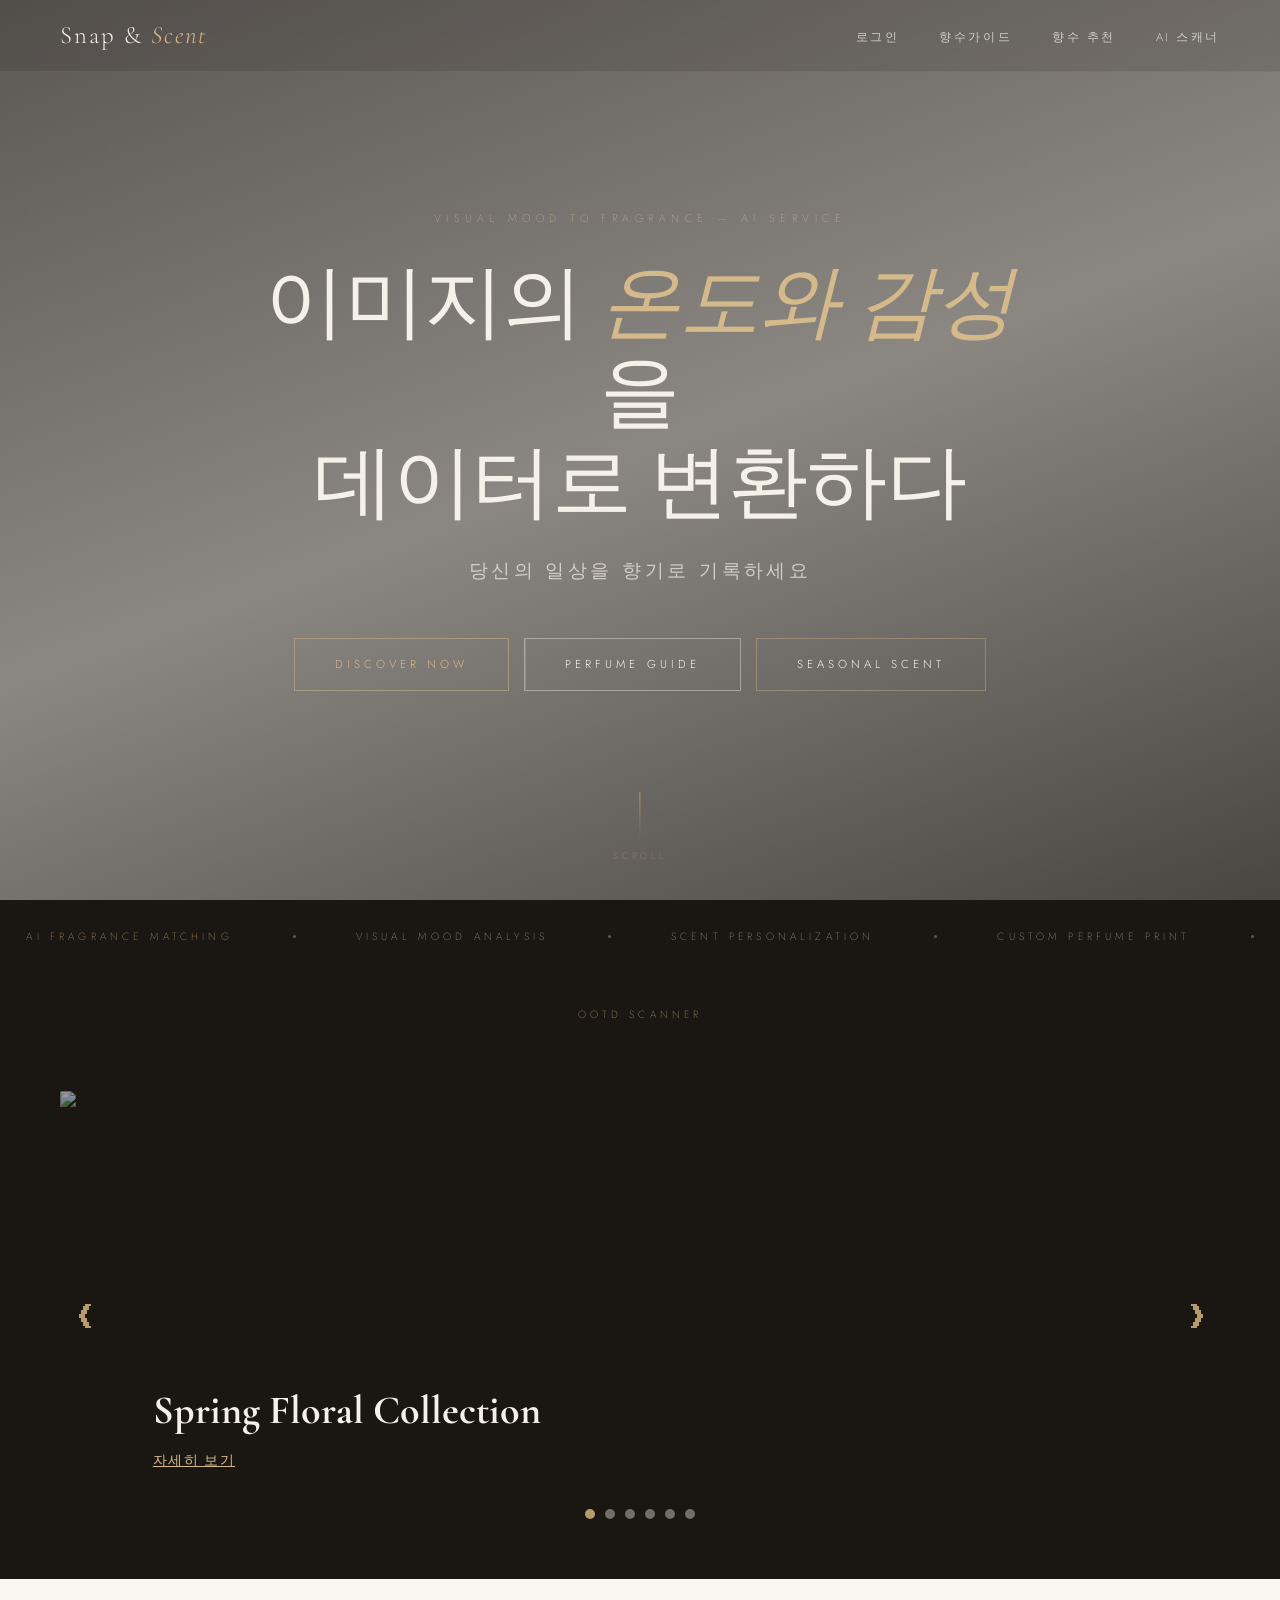
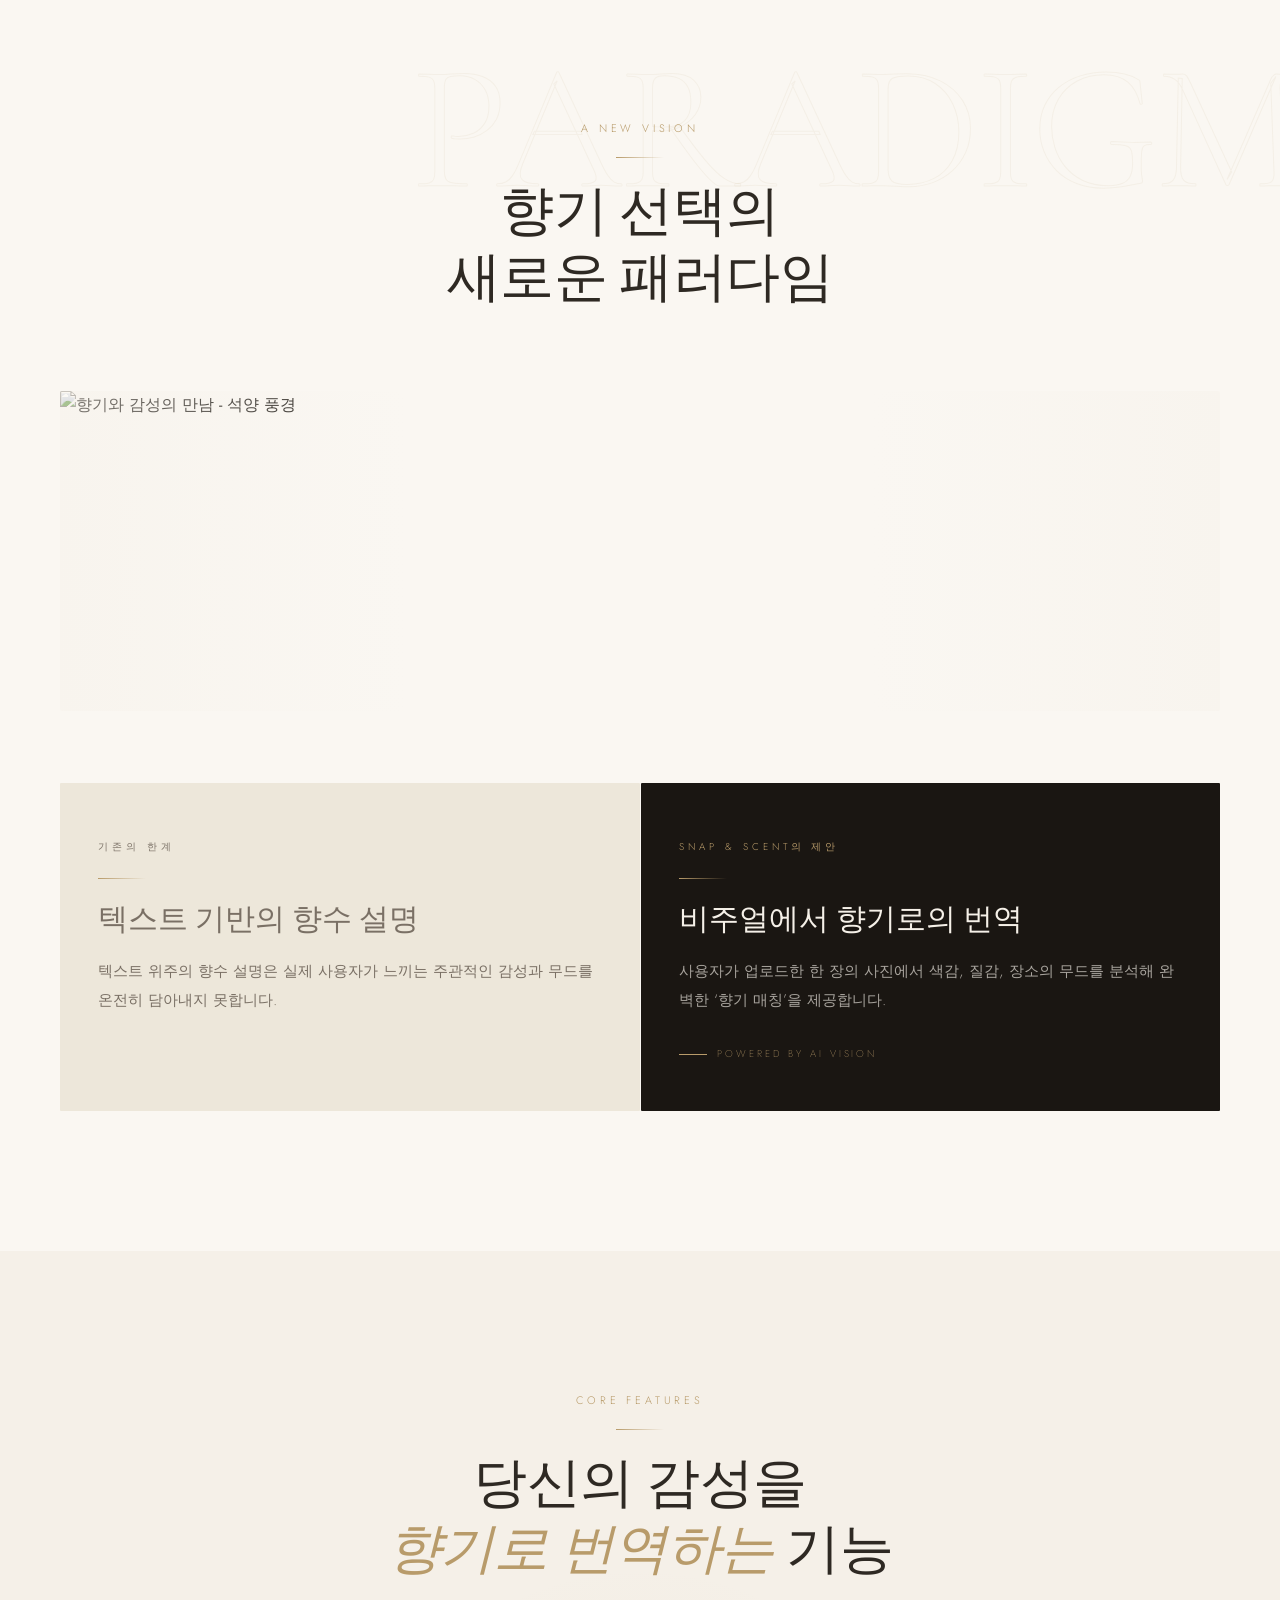
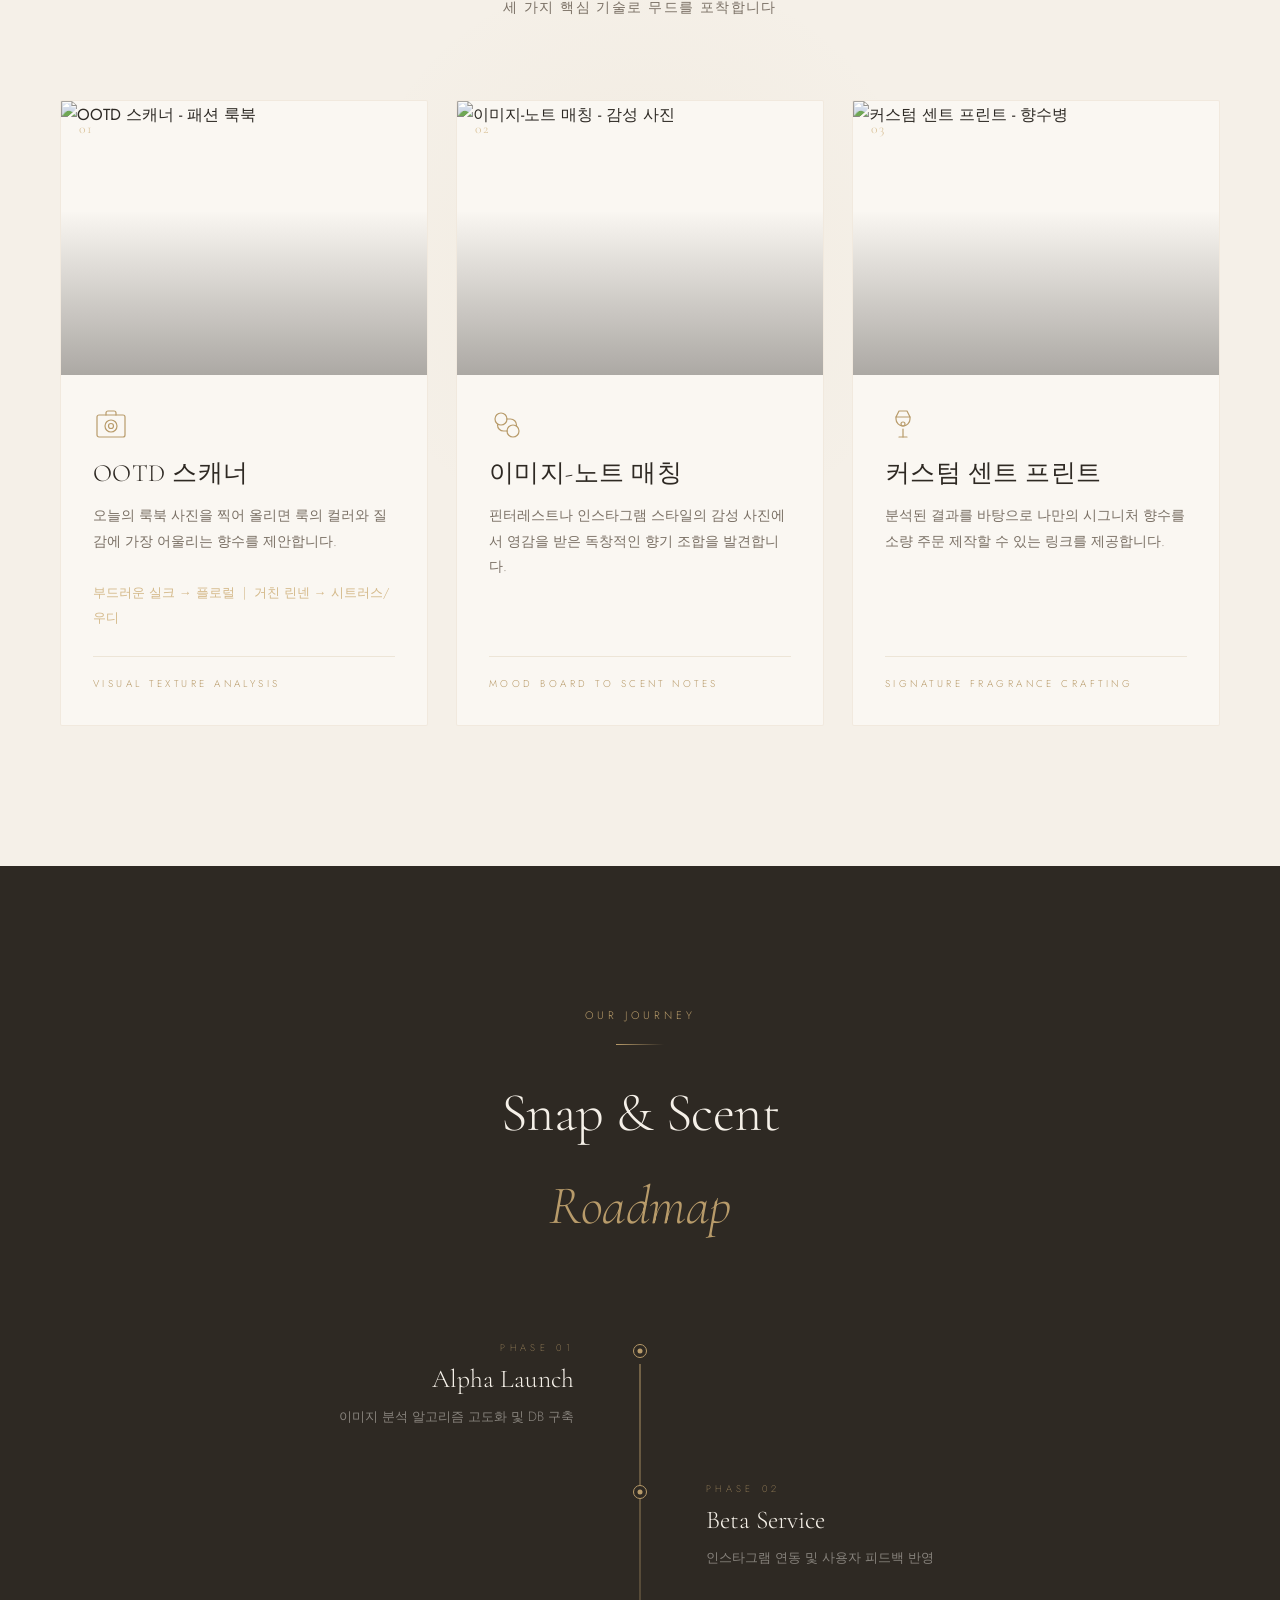
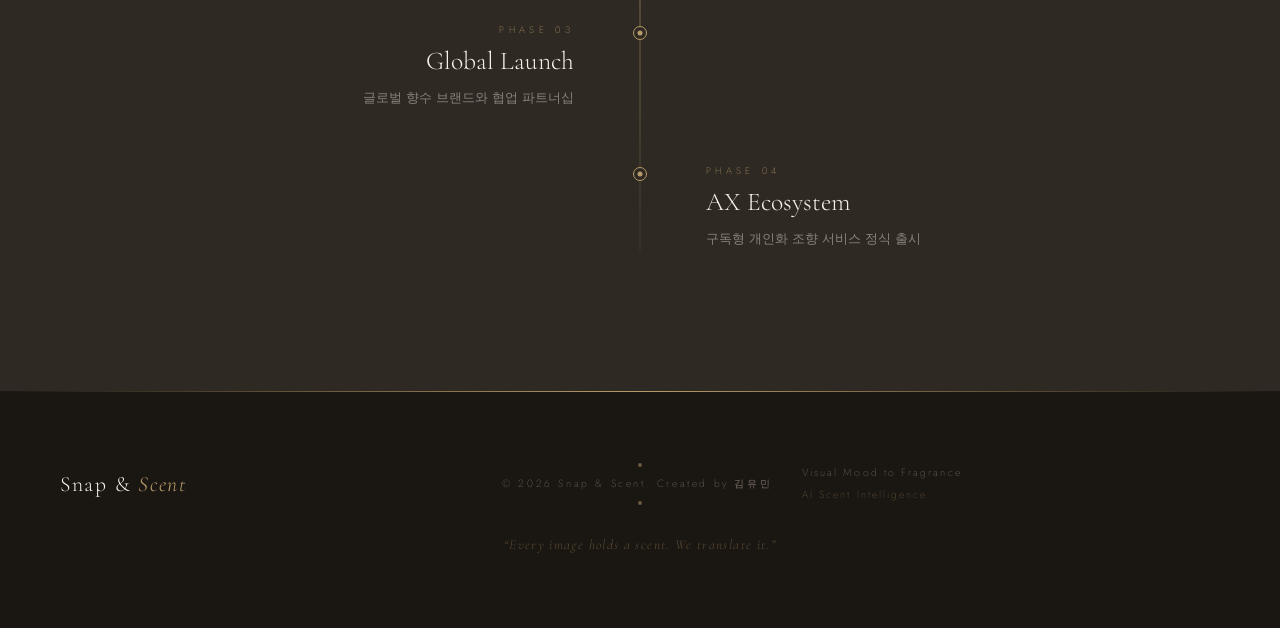
==== commit 7d3e80dd: "최종수정" ====
--- a/index.html
+++ b/index.html
@@ -9,7 +9,7 @@
   <link rel="preconnect" href="https://fonts.gstatic.com" crossorigin />
   <link href="https://fonts.googleapis.com/css2?family=Cormorant+Garamond:ital,wght@0,300;0,400;0,600;1,300;1,400&family=Jost:wght@200;300;400;500&family=Playfair+Display:ital@1&display=swap" rel="stylesheet" />
 
-  <link rel="stylesheet" href="style.css" />
+  <link rel="stylesheet" href="index.css" />
 </head>
 
 <body>
@@ -31,6 +31,7 @@
             <li><a href="#" id="login-menu-btn">로그인</a></li>
             <li><a href="guide.html">향수가이드</a></li>
             <li><a href="season.html">향수 추천</a></li>
+            <li><a href="scanner.html">AI 스캐너</a></li> </ul>
           </ul>
         </nav>
       </div>
@@ -424,7 +425,7 @@
   </div>
 
   <script src="https://code.jquery.com/jquery-3.6.0.min.js"></script>
-  <script src="snap-scent.js"></script>
+  <script src="index.js"></script>
 
 </body>
 </html>
--- a/index.css
+++ b/index.css
@@ -0,0 +1,1365 @@
+*, *::before, *::after {
+  margin: 0;
+  padding: 0;
+  box-sizing: border-box;
+}
+
+:root {
+  --ivory:         #f5f0e8;
+  --ivory-soft:   #faf7f2;
+  --cream:        #ede7da;
+  --gold:         #b89b6a;
+  --gold-light:   #d4b98a;
+  --gold-pale:    #e8d9bc;
+  --noir:         #1a1612;
+  --charcoal:     #2e2923;
+  --muted:        #7a7065;
+  --muted-light:  #a89e92;
+  --white:        #ffffff;
+
+  --ff-display:   'Cormorant Garamond', serif;
+  --ff-body:      'Jost', sans-serif;
+  --ff-italic:    'Playfair Display', serif;
+
+  --section-pad:  clamp(80px, 12vw, 140px);
+  --container:    1160px;
+  --radius:       2px;
+  --transition:   0.45s cubic-bezier(0.22, 0.61, 0.36, 1);
+}
+
+html {
+  scroll-behavior: smooth;
+}
+
+body {
+  font-family: var(--ff-body);
+  background-color: var(--ivory-soft);
+  color: var(--charcoal);
+  line-height: 1.7;
+  -webkit-font-smoothing: antialiased;
+  overflow-x: hidden;
+}
+
+::selection {
+  background: var(--gold-pale);
+  color: var(--noir);
+}
+
+::-webkit-scrollbar {
+  width: 5px;
+}
+
+::-webkit-scrollbar-track {
+  background: var(--ivory);
+}
+
+::-webkit-scrollbar-thumb {
+  background: var(--gold);
+  border-radius: 10px;
+}
+
+.container {
+  width: 92%;
+  max-width: var(--container);
+  margin: 0 auto;
+}
+
+.section-label {
+  font-family: var(--ff-body);
+  font-weight: 300;
+  font-size: 0.68rem;
+  letter-spacing: 0.35em;
+  text-transform: uppercase;
+  color: var(--gold);
+  display: block;
+  margin-bottom: 1.2rem;
+}
+
+.gold-line {
+  width: 48px;
+  height: 1px;
+  background: linear-gradient(to right, var(--gold), transparent);
+  margin: 0 auto 1.4rem;
+}
+
+.gold-line--left {
+  margin: 0 0 1.4rem;
+}
+
+.site-header {
+  position: fixed;
+  top: 0;
+  left: 0;
+  width: 100%;
+  z-index: 100;
+  padding: 22px 0;
+  transition: background var(--transition), padding var(--transition), backdrop-filter var(--transition);
+  background: rgba(26, 22, 18, 0.12);
+  backdrop-filter: blur(14px);
+  -webkit-backdrop-filter: blur(14px);
+  border-bottom: 1px solid rgba(184, 155, 106, 0.15);
+}
+
+.header-inner {
+  display: flex;
+  align-items: center;
+  justify-content: space-between;
+}
+
+.logo {
+  font-family: var(--ff-display);
+  font-weight: 300;
+  font-size: 1.55rem;
+  color: var(--ivory);
+  letter-spacing: 0.08em;
+  text-decoration: none;
+  line-height: 1;
+}
+
+.logo span {
+  color: var(--gold-light);
+  font-style: italic;
+}
+
+.nav-list {
+  list-style: none;
+  display: flex;
+  gap: 40px;
+  align-items: center;
+}
+
+.nav-list a {
+  font-family: var(--ff-body);
+  font-weight: 300;
+  font-size: 0.72rem;
+  letter-spacing: 0.22em;
+  text-transform: uppercase;
+  color: rgba(245, 240, 232, 0.75);
+  text-decoration: none;
+  position: relative;
+  transition: color var(--transition);
+}
+
+.nav-list a::after {
+  content: '';
+  position: absolute;
+  bottom: -4px;
+  left: 0;
+  width: 0;
+  height: 1px;
+  background: var(--gold-light);
+  transition: width var(--transition);
+}
+
+.nav-list a:hover {
+  color: var(--gold-light);
+}
+
+.nav-list a:hover::after {
+  width: 100%;
+}
+
+.nav-toggle {
+  display: none;
+}
+
+.nav-toggle-label {
+  display: none;
+  flex-direction: column;
+  gap: 5px;
+  cursor: pointer;
+  padding: 4px;
+}
+
+.nav-toggle-label span {
+  display: block;
+  width: 24px;
+  height: 1px;
+  background: var(--ivory);
+  transition: transform var(--transition), opacity var(--transition);
+  transform-origin: center;
+}
+
+.hero {
+  position: relative;
+  min-height: 100svh;
+  display: flex;
+  align-items: center;
+  justify-content: center;
+  overflow: hidden;
+  text-align: center;
+}
+
+.hero-bg {
+  position: absolute;
+  inset: 0;
+  background-image: url('https://images.unsplash.com/photo-1501854140801-50d01698950b?w=1800&q=80');
+  background-size: cover;
+  background-position: center 40%;
+  transform: scale(1.04);
+  animation: heroZoom 14s ease-in-out infinite alternate;
+}
+
+@keyframes heroZoom {
+  from { transform: scale(1.04); }
+  to   { transform: scale(1.10); }
+}
+
+.hero-overlay {
+  position: absolute;
+  inset: 0;
+  background: linear-gradient(160deg, rgba(26, 22, 18, 0.72) 0%, rgba(46, 41, 35, 0.55) 50%, rgba(26, 22, 18, 0.80) 100%);
+}
+
+.hero-overlay-grain {
+  position: absolute;
+  inset: 0;
+  opacity: 0.04;
+  background-image: url("data:image/svg+xml,%3Csvg viewBox='0 0 200 200' xmlns='http://www.w3.org/2000/svg'%3E%3Cfilter id='n'%3E%3CfeTurbulence type='fractalNoise' baseFrequency='0.9' numOctaves='4' stitchTiles='stitch'/%3E%3C/filter%3E%3Crect width='100%25' height='100%25' filter='url(%23n)'/%3E%3C/svg%3E");
+  background-size: 200px;
+}
+
+.hero-content {
+  position: relative;
+  z-index: 2;
+  max-width: 820px;
+  padding: 0 24px;
+  animation: heroFadeUp 1.4s cubic-bezier(0.22, 0.61, 0.36, 1) 0.2s both;
+}
+
+@keyframes heroFadeUp {
+  from { opacity: 0; transform: translateY(40px); }
+  to   { opacity: 1; transform: translateY(0); }
+}
+
+.hero-eyebrow {
+  font-family: var(--ff-body);
+  font-weight: 200;
+  font-size: 0.68rem;
+  letter-spacing: 0.5em;
+  text-transform: uppercase;
+  color: var(--gold-light);
+  margin-bottom: 2rem;
+  opacity: 0.9;
+}
+
+.hero-title {
+  font-family: var(--ff-display);
+  font-weight: 300;
+  font-size: clamp(2.6rem, 6.5vw, 5rem);
+  line-height: 1.12;
+  color: var(--ivory);
+  letter-spacing: -0.01em;
+  margin-bottom: 1.6rem;
+}
+
+.hero-title em {
+  font-style: italic;
+  color: var(--gold-light);
+  font-weight: 300;
+}
+
+.hero-sub {
+  font-family: var(--ff-body);
+  font-weight: 200;
+  font-size: clamp(1rem, 2.2vw, 1.2rem);
+  letter-spacing: 0.18em;
+  color: rgba(245, 240, 232, 0.7);
+  margin-bottom: 3.2rem;
+}
+
+.hero-cta {
+  display: inline-block;
+  font-family: var(--ff-body);
+  font-weight: 300;
+  font-size: 0.72rem;
+  letter-spacing: 0.35em;
+  text-transform: uppercase;
+  color: var(--gold-light);
+  border: 1px solid rgba(212, 185, 138, 0.5);
+  padding: 16px 40px;
+  text-decoration: none;
+  transition: background var(--transition), color var(--transition), border-color var(--transition);
+  position: relative;
+  overflow: hidden;
+}
+
+.hero-cta::before {
+  content: '';
+  position: absolute;
+  inset: 0;
+  background: var(--gold);
+  transform: translateX(-100%);
+  transition: transform var(--transition);
+  z-index: 0;
+}
+
+.hero-cta:hover::before {
+  transform: translateX(0);
+}
+
+.hero-cta:hover {
+  color: var(--noir);
+  border-color: var(--gold);
+}
+
+.hero-cta-text {
+  position: relative;
+  z-index: 1;
+}
+
+.hero-scroll-hint {
+  position: absolute;
+  bottom: 36px;
+  left: 50%;
+  transform: translateX(-50%);
+  z-index: 2;
+  display: flex;
+  flex-direction: column;
+  align-items: center;
+  gap: 8px;
+}
+
+.scroll-line {
+  width: 1px;
+  height: 48px;
+  background: linear-gradient(to bottom, var(--gold), transparent);
+  animation: scrollPulse 2s ease-in-out infinite;
+}
+
+@keyframes scrollPulse {
+  0%, 100% { opacity: 0.4; transform: scaleY(1); }
+  50%      { opacity: 1;   transform: scaleY(1.15); }
+}
+
+.scroll-text {
+  font-family: var(--ff-body);
+  font-weight: 200;
+  font-size: 0.58rem;
+  letter-spacing: 0.4em;
+  text-transform: uppercase;
+  color: rgba(212, 185, 138, 0.6);
+}
+
+.concept-strip {
+  background: var(--noir);
+  padding: 28px 0;
+  overflow: hidden;
+}
+
+.concept-strip-inner {
+  display: flex;
+  gap: 60px;
+  align-items: center;
+  justify-content: center;
+  flex-wrap: wrap;
+  padding: 0 24px;
+}
+
+.concept-tag {
+  font-family: var(--ff-body);
+  font-weight: 200;
+  font-size: 0.65rem;
+  letter-spacing: 0.4em;
+  text-transform: uppercase;
+  color: var(--muted-light);
+  white-space: nowrap;
+}
+
+.concept-tag--gold {
+  color: var(--gold);
+}
+
+.concept-dot {
+  width: 3px;
+  height: 3px;
+  border-radius: 50%;
+  background: var(--gold);
+  opacity: 0.5;
+  flex-shrink: 0;
+}
+
+.paradigm {
+  padding: var(--section-pad) 0;
+  background: var(--ivory-soft);
+  position: relative;
+}
+
+.paradigm::before {
+  content: 'PARADIGM';
+  position: absolute;
+  top: 60px;
+  right: -20px;
+  font-family: var(--ff-display);
+  font-size: clamp(5rem, 14vw, 12rem);
+  font-weight: 300;
+  color: transparent;
+  -webkit-text-stroke: 1px rgba(184, 155, 106, 0.08);
+  pointer-events: none;
+  line-height: 1;
+  letter-spacing: -0.02em;
+}
+
+.paradigm-header {
+  text-align: center;
+  margin-bottom: clamp(48px, 8vw, 80px);
+}
+
+.paradigm-title {
+  font-family: var(--ff-display);
+  font-weight: 300;
+  font-size: clamp(2rem, 4.5vw, 3.4rem);
+  color: var(--charcoal);
+  line-height: 1.2;
+  letter-spacing: -0.01em;
+}
+
+.paradigm-title em {
+  font-style: italic;
+  color: var(--gold);
+}
+
+.paradigm-image-row {
+  width: 100%;
+  margin-bottom: clamp(48px, 7vw, 72px);
+  position: relative;
+  border-radius: var(--radius);
+  overflow: hidden;
+  height: clamp(180px, 28vw, 320px);
+}
+
+.paradigm-image-row img {
+  width: 100%;
+  height: 100%;
+  object-fit: cover;
+  display: block;
+  filter: saturate(0.7) sepia(0.15);
+}
+
+.paradigm-image-row::after {
+  content: '';
+  position: absolute;
+  inset: 0;
+  background: linear-gradient(to right, rgba(245, 240, 232, 0.4) 0%, transparent 30%, transparent 70%, rgba(245, 240, 232, 0.4) 100%);
+}
+
+.paradigm-grid {
+  display: grid;
+  grid-template-columns: 1fr 1px 1fr;
+  gap: 0;
+  align-items: stretch;
+}
+
+.paradigm-divider {
+  background: linear-gradient(to bottom, transparent, var(--gold-pale), var(--gold), var(--gold-pale), transparent);
+  width: 1px;
+  margin: 0 clamp(24px, 5vw, 64px);
+  align-self: stretch;
+}
+
+.paradigm-card {
+  padding: clamp(28px, 4vw, 48px) clamp(20px, 3vw, 40px);
+  position: relative;
+}
+
+.paradigm-card--old, .paradigm-card--new {
+  border-radius: 1px;
+}
+
+.paradigm-card--old {
+  background: var(--cream);
+}
+
+.paradigm-card--new {
+  background: var(--noir);
+}
+
+.paradigm-tag {
+  font-family: var(--ff-body);
+  font-weight: 300;
+  font-size: 0.62rem;
+  letter-spacing: 0.4em;
+  text-transform: uppercase;
+  margin-bottom: 1.4rem;
+  display: inline-block;
+}
+
+.paradigm-tag--old {
+  color: var(--muted);
+}
+
+.paradigm-tag--new {
+  color: var(--gold);
+}
+
+.paradigm-card-title {
+  font-family: var(--ff-display);
+  font-size: clamp(1.3rem, 2.6vw, 1.9rem);
+  font-weight: 300;
+  margin-bottom: 1.2rem;
+  line-height: 1.2;
+}
+
+.paradigm-card--old .paradigm-card-title {
+  color: var(--muted);
+  text-decoration: none;
+}
+
+.paradigm-card--new .paradigm-card-title {
+  color: var(--ivory);
+}
+
+.paradigm-card-body {
+  font-family: var(--ff-body);
+  font-weight: 300;
+  font-size: clamp(0.88rem, 1.6vw, 0.96rem);
+  line-height: 1.85;
+}
+
+.paradigm-card--old .paradigm-card-body {
+  color: var(--muted);
+}
+
+.paradigm-card--new .paradigm-card-body {
+  color: rgba(245, 240, 232, 0.65);
+}
+
+.paradigm-badge {
+  margin-top: 2rem;
+  display: inline-flex;
+  align-items: center;
+  gap: 10px;
+}
+
+.paradigm-badge-line {
+  width: 28px;
+  height: 1px;
+  background: var(--gold);
+}
+
+.paradigm-badge-text {
+  font-family: var(--ff-body);
+  font-weight: 200;
+  font-size: 0.62rem;
+  letter-spacing: 0.3em;
+  text-transform: uppercase;
+  color: var(--gold);
+}
+
+.features {
+  padding: var(--section-pad) 0;
+  background: var(--ivory);
+  position: relative;
+  overflow: hidden;
+}
+
+.features-bg-circle {
+  position: absolute;
+  width: 600px;
+  height: 600px;
+  border-radius: 50%;
+  background: radial-gradient(circle, rgba(184, 155, 106, 0.06) 0%, transparent 70%);
+  top: 50%;
+  left: 50%;
+  transform: translate(-50%, -50%);
+  pointer-events: none;
+}
+
+.features-header {
+  text-align: center;
+  margin-bottom: clamp(48px, 8vw, 80px);
+}
+
+.features-title {
+  font-family: var(--ff-display);
+  font-weight: 300;
+  font-size: clamp(2rem, 4.5vw, 3.4rem);
+  color: var(--charcoal);
+  letter-spacing: -0.01em;
+  line-height: 1.2;
+}
+
+.features-title em {
+  font-style: italic;
+  color: var(--gold);
+}
+
+.features-sub {
+  font-family: var(--ff-body);
+  font-weight: 300;
+  font-size: 0.88rem;
+  letter-spacing: 0.1em;
+  color: var(--muted);
+  margin-top: 0.8rem;
+}
+
+.features-grid {
+  display: grid;
+  grid-template-columns: repeat(3, 1fr);
+  gap: clamp(16px, 2.5vw, 28px);
+  position: relative;
+}
+
+.feature-card {
+  background: var(--ivory-soft);
+  border: 1px solid rgba(184, 155, 106, 0.15);
+  border-radius: var(--radius);
+  overflow: hidden;
+  transition: transform var(--transition), box-shadow var(--transition), border-color var(--transition);
+  display: flex;
+  flex-direction: column;
+}
+
+.feature-card:hover {
+  transform: translateY(-8px);
+  box-shadow: 0 24px 60px rgba(26, 22, 18, 0.10);
+  border-color: rgba(184, 155, 106, 0.4);
+}
+
+.feature-card-image {
+  width: 100%;
+  aspect-ratio: 4 / 3;
+  overflow: hidden;
+  position: relative;
+}
+
+.feature-card-image img {
+  width: 100%;
+  height: 100%;
+  object-fit: cover;
+  object-position: center;
+  transition: transform 0.8s cubic-bezier(0.22, 0.61, 0.36, 1);
+  filter: saturate(0.75) sepia(0.1);
+}
+
+.feature-card:hover .feature-card-image img {
+  transform: scale(1.07);
+}
+
+.feature-card-image-overlay {
+  position: absolute;
+  inset: 0;
+  background: linear-gradient(to bottom, transparent 40%, rgba(26, 22, 18, 0.35) 100%);
+}
+
+.feature-card-number {
+  position: absolute;
+  top: 16px;
+  left: 18px;
+  font-family: var(--ff-display);
+  font-size: 0.85rem;
+  font-weight: 300;
+  color: var(--gold-light);
+  letter-spacing: 0.15em;
+  opacity: 0.9;
+}
+
+.feature-card-body {
+  padding: clamp(22px, 3vw, 32px);
+  flex: 1;
+  display: flex;
+  flex-direction: column;
+}
+
+.feature-card-icon {
+  width: 36px;
+  height: 36px;
+  margin-bottom: 16px;
+  color: var(--gold);
+}
+
+.feature-card-name {
+  font-family: var(--ff-display);
+  font-size: clamp(1.2rem, 2vw, 1.55rem);
+  font-weight: 300;
+  color: var(--charcoal);
+  letter-spacing: 0.02em;
+  margin-bottom: 0.9rem;
+  line-height: 1.2;
+}
+
+.feature-card-desc {
+  font-family: var(--ff-body);
+  font-weight: 300;
+  font-size: 0.86rem;
+  color: var(--muted);
+  line-height: 1.85;
+  flex: 1;
+}
+
+.feature-card-tag {
+  margin-top: 1.6rem;
+  font-family: var(--ff-body);
+  font-weight: 300;
+  font-size: 0.62rem;
+  letter-spacing: 0.35em;
+  text-transform: uppercase;
+  color: var(--gold);
+  border-top: 1px solid rgba(184, 155, 106, 0.2);
+  padding-top: 1.2rem;
+}
+
+.roadmap {
+  padding: var(--section-pad) 0;
+  background: var(--charcoal);
+  position: relative;
+  overflow: hidden;
+}
+
+.roadmap-bg {
+  position: absolute;
+  inset: 0;
+  background-image: url('https://images.unsplash.com/photo-1441974231531-c6227db76b6e?w=1600&q=60');
+  background-size: cover;
+  background-position: center;
+  opacity: 0.06;
+}
+
+.roadmap-header {
+  text-align: center;
+  margin-bottom: clamp(56px, 9vw, 88px);
+  position: relative;
+  z-index: 2;
+}
+
+.roadmap-title {
+  font-family: var(--ff-display);
+  font-weight: 300;
+  font-size: clamp(2rem, 4.5vw, 3.4rem);
+  color: var(--ivory);
+  letter-spacing: -0.01em;
+}
+
+.roadmap-title em {
+  font-style: italic;
+  color: var(--gold);
+}
+
+.timeline {
+  position: relative;
+  z-index: 2;
+}
+
+.timeline-spine {
+  position: absolute;
+  top: 24px;
+  left: 50%;
+  transform: translateX(-50%);
+  width: 1px;
+  height: calc(100% - 24px);
+  background: linear-gradient(to bottom, var(--gold), rgba(184, 155, 106, 0.1));
+}
+
+.timeline-items {
+  display: flex;
+  flex-direction: column;
+  gap: clamp(32px, 5vw, 52px);
+}
+
+.timeline-item {
+  display: grid;
+  grid-template-columns: 1fr 60px 1fr;
+  gap: 0;
+  align-items: start;
+}
+
+.timeline-item:nth-child(even) .timeline-content {
+  grid-column: 3;
+  text-align: left;
+}
+
+.timeline-item:nth-child(even) .timeline-spacer {
+  grid-column: 1;
+  grid-row: 1;
+}
+
+.timeline-item:nth-child(odd) .timeline-content {
+  grid-column: 1;
+  text-align: right;
+}
+
+.timeline-item:nth-child(even) {
+  direction: ltr;
+}
+
+.timeline-node-wrapper {
+  display: flex;
+  justify-content: center;
+  align-items: flex-start;
+  padding-top: 4px;
+}
+
+.timeline-node {
+  width: 14px;
+  height: 14px;
+  border-radius: 50%;
+  border: 1px solid var(--gold);
+  background: var(--charcoal);
+  position: relative;
+  flex-shrink: 0;
+  transition: background var(--transition), transform var(--transition);
+}
+
+.timeline-node::after {
+  content: '';
+  position: absolute;
+  top: 50%;
+  left: 50%;
+  transform: translate(-50%, -50%);
+  width: 5px;
+  height: 5px;
+  border-radius: 50%;
+  background: var(--gold);
+}
+
+.timeline-item:hover .timeline-node {
+  background: var(--gold);
+  transform: scale(1.3);
+}
+
+.timeline-content {
+  padding: 0 clamp(16px, 3vw, 36px);
+}
+
+.timeline-phase {
+  font-family: var(--ff-body);
+  font-weight: 200;
+  font-size: 0.6rem;
+  letter-spacing: 0.45em;
+  text-transform: uppercase;
+  color: var(--gold);
+  margin-bottom: 0.5rem;
+  display: block;
+}
+
+.timeline-heading {
+  font-family: var(--ff-display);
+  font-size: clamp(1.1rem, 2.2vw, 1.6rem);
+  font-weight: 300;
+  color: var(--ivory);
+  margin-bottom: 0.6rem;
+  line-height: 1.2;
+}
+
+.timeline-desc {
+  font-family: var(--ff-body);
+  font-weight: 300;
+  font-size: 0.84rem;
+  color: rgba(245, 240, 232, 0.45);
+  line-height: 1.8;
+}
+
+.site-footer {
+  background: var(--noir);
+  padding: clamp(40px, 6vw, 72px) 0;
+  position: relative;
+  overflow: hidden;
+}
+
+.site-footer::before {
+  content: '';
+  position: absolute;
+  top: 0;
+  left: 0;
+  right: 0;
+  height: 1px;
+  background: linear-gradient(to right, transparent, var(--gold), transparent);
+}
+
+.footer-inner {
+  display: grid;
+  grid-template-columns: 1fr auto 1fr;
+  align-items: center;
+  gap: 24px;
+}
+
+.footer-logo {
+  font-family: var(--ff-display);
+  font-weight: 300;
+  font-size: 1.35rem;
+  color: var(--ivory);
+  letter-spacing: 0.08em;
+}
+
+.footer-logo span {
+  font-style: italic;
+  color: var(--gold);
+}
+
+.footer-center {
+  display: flex;
+  flex-direction: column;
+  align-items: center;
+  gap: 8px;
+}
+
+.footer-divider-dot {
+  width: 4px;
+  height: 4px;
+  border-radius: 50%;
+  background: var(--gold);
+  opacity: 0.5;
+}
+
+.footer-copy {
+  font-family: var(--ff-body);
+  font-weight: 200;
+  font-size: 0.65rem;
+  letter-spacing: 0.25em;
+  color: var(--muted);
+  text-align: center;
+}
+
+.footer-right p {
+  font-family: var(--ff-body);
+  font-weight: 200;
+  font-size: 0.65rem;
+  letter-spacing: 0.2em;
+  color: var(--muted);
+}
+
+.footer-tagline {
+  font-family: var(--ff-display);
+  font-size: 0.85rem;
+  font-style: italic;
+  font-weight: 300;
+  color: rgba(184, 155, 106, 0.4);
+  text-align: center;
+  display: block;
+  margin-top: 28px;
+  letter-spacing: 0.1em;
+}
+
+.modal-overlay {
+  position: fixed;
+  top: 0;
+  left: 0;
+  width: 100%;
+  height: 100%;
+  background: rgba(0, 0, 0, 0.7);
+  backdrop-filter: blur(5px);
+  -webkit-backdrop-filter: blur(5px);
+  z-index: 999;
+  display: none;
+  justify-content: center;
+  align-items: center;
+}
+
+.modal-content {
+  background: var(--ivory-soft);
+  padding: 40px;
+  max-width: 500px;
+  width: 90%;
+  text-align: center;
+  border: 1px solid var(--gold);
+  position: relative;
+  animation: modalFadeIn 0.4s ease-out;
+}
+
+@keyframes modalFadeIn {
+  from {
+    transform: translateY(-30px);
+    opacity: 0;
+  }
+  to {
+    transform: translateY(0);
+    opacity: 1;
+  }
+}
+
+.close-btn {
+  position: absolute;
+  top: 10px;
+  right: 20px;
+  font-size: 2rem;
+  color: var(--muted);
+  cursor: pointer;
+}
+
+.close-btn:hover {
+  color: var(--noir);
+}
+
+.modal-content h3 {
+  font-family: var(--ff-display);
+  font-size: 2rem;
+  color: var(--charcoal);
+  margin-bottom: 10px;
+}
+
+.modal-content p {
+  font-family: var(--ff-body);
+  font-size: 0.9rem;
+  color: var(--muted);
+  line-height: 1.6;
+  margin-bottom: 30px;
+}
+
+.modal-cta {
+  display: inline-block;
+  background: var(--gold);
+  color: var(--noir);
+  padding: 12px 30px;
+  text-decoration: none;
+  text-transform: uppercase;
+  font-size: 0.8rem;
+  letter-spacing: 0.1em;
+  transition: background 0.3s;
+}
+
+.modal-cta:hover {
+  background: var(--charcoal);
+  color: var(--gold);
+}
+
+.campaign-slider-section {
+  width: 100%;
+  background: var(--noir);
+  padding: 40px 0;
+  display: flex;
+  justify-content: center;
+}
+
+.slider-container {
+  width: 92%;
+  max-width: var(--container);
+  height: clamp(250px, 35vw, 450px);
+  position: relative;
+  overflow: hidden;
+  border-radius: var(--radius);
+  cursor: pointer;
+}
+
+.slide {
+  position: absolute;
+  top: 0;
+  left: 0;
+  width: 100%;
+  height: 100%;
+  opacity: 0;
+  transition: opacity 0.8s ease-in-out;
+}
+
+.slide.active {
+  opacity: 1;
+  z-index: 1;
+}
+
+.slide img {
+  width: 100%;
+  height: 100%;
+  object-fit: cover;
+  filter: brightness(0.6);
+  transition: transform 0.5s ease;
+}
+
+.slide:hover img {
+  transform: scale(1.05);
+}
+
+.slide-text {
+  position: absolute;
+  bottom: 15%;
+  left: 8%;
+  color: var(--ivory);
+  z-index: 2;
+}
+
+.slide-text h3 {
+  font-family: var(--ff-display);
+  font-size: clamp(1.8rem, 4vw, 2.5rem);
+  margin-bottom: 5px;
+}
+
+.slide-text p {
+  font-family: var(--ff-body);
+  font-size: 0.85rem;
+  color: var(--gold-light);
+  letter-spacing: 0.1em;
+  text-decoration: underline;
+}
+
+.slider-btn {
+  position: absolute;
+  top: 50%;
+  transform: translateY(-50%);
+  background: rgba(26, 22, 18, 0.5);
+  color: var(--gold);
+  border: none;
+  font-size: 2rem;
+  padding: 10px 15px;
+  cursor: pointer;
+  z-index: 10;
+  transition: background 0.3s;
+}
+
+.slider-btn:hover {
+  background: var(--gold);
+  color: var(--noir);
+}
+
+.prev-btn {
+  left: 0;
+}
+
+.next-btn {
+  right: 0;
+}
+
+.slider-dots {
+  position: absolute;
+  bottom: 20px;
+  left: 50%;
+  transform: translateX(-50%);
+  display: flex;
+  gap: 10px;
+  z-index: 10;
+}
+
+.dot {
+  width: 10px;
+  height: 10px;
+  border-radius: 50%;
+  background: rgba(245, 240, 232, 0.4);
+  cursor: pointer;
+  transition: background 0.3s;
+}
+
+.dot.active {
+  background: var(--gold);
+}
+
+@keyframes fadeSlideUp {
+  from {
+    opacity: 0;
+    transform: translateY(28px);
+  }
+  to {
+    opacity: 1;
+    transform: translateY(0);
+  }
+}
+
+.animate-up {
+  animation: fadeSlideUp 0.9s cubic-bezier(0.22, 0.61, 0.36, 1) both;
+}
+
+.delay-1 {
+  animation-delay: 0.1s;
+}
+
+.delay-2 {
+  animation-delay: 0.22s;
+}
+
+.delay-3 {
+  animation-delay: 0.34s;
+}
+
+.delay-4 {
+  animation-delay: 0.46s;
+}
+
+/* ==========================================================================
+   🟢 럭셔리 로그인 모달 전용 디자인 체계 추가
+   ========================================================================== */
+.login-box {
+  background: var(--noir) !important;
+  border: 1px solid var(--gold) !important;
+  max-width: 420px !important;
+  padding: 50px 40px !important;
+}
+
+.login-box h3 {
+  color: var(--ivory) !important;
+  font-weight: 300;
+  letter-spacing: 0.05em;
+}
+
+.login-input-group {
+  margin-bottom: 16px;
+  text-align: left;
+}
+
+.login-input-group input {
+  width: 100%;
+  padding: 14px 18px;
+  background: var(--charcoal);
+  border: 1px solid rgba(184, 155, 106, 0.25);
+  color: var(--ivory);
+  font-family: var(--ff-body);
+  font-size: 0.9rem;
+  font-weight: 300;
+  outline: none;
+  border-radius: var(--radius);
+  transition: border-color 0.3s, box-shadow 0.3s;
+}
+
+.login-input-group input:focus {
+  border-color: var(--gold);
+  box-shadow: 0 0 8px rgba(184, 155, 106, 0.15);
+}
+
+.login-submit-btn {
+  width: 100%;
+  border: 1px solid var(--gold);
+  cursor: pointer;
+  margin-top: 12px;
+  background: transparent;
+  color: var(--gold-light);
+  padding: 14px;
+  font-size: 0.8rem;
+}
+
+.login-submit-btn:hover {
+  background: var(--gold) !important;
+  color: var(--noir) !important;
+}
+
+.login-option-footer {
+  margin-top: 28px;
+  font-family: var(--ff-body);
+  font-size: 0.75rem;
+  font-weight: 300;
+  color: var(--muted-light);
+  display: flex;
+  justify-content: center;
+  align-items: center;
+  gap: 12px;
+}
+
+.login-option-footer a {
+  color: var(--muted-light);
+  text-decoration: none;
+  transition: color 0.3s;
+}
+
+.login-option-footer a:hover {
+  color: var(--ivory);
+}
+
+.login-option-footer span {
+  color: rgba(184, 155, 106, 0.15);
+  user-select: none;
+}
+
+.close-login-btn {
+  position: absolute;
+  top: 12px;
+  right: 22px;
+  font-size: 2rem;
+  color: var(--muted);
+  cursor: pointer;
+  transition: color 0.3s;
+}
+
+.close-login-btn:hover {
+  color: var(--ivory);
+}
+
+/* ==========================================================================
+   반응형 미디어 쿼리 구조 (하단 배치 보장)
+   ========================================================================== */
+@media (max-width: 860px) {
+  .features-grid {
+    grid-template-columns: 1fr 1fr;
+  }
+  .feature-card:last-child {
+    grid-column: 1 / -1;
+    max-width: 420px;
+    margin: 0 auto;
+    width: 100%;
+  }
+  .paradigm-grid {
+    grid-template-columns: 1fr;
+  }
+  .paradigm-divider {
+    width: 80px;
+    height: 1px;
+    margin: 20px auto;
+    background: linear-gradient(to right, transparent, var(--gold), transparent);
+  }
+  .timeline-spine {
+    left: 20px;
+  }
+  .timeline-item {
+    grid-template-columns: 44px 1fr;
+    grid-template-rows: auto;
+  }
+  .timeline-item:nth-child(odd) .timeline-content, .timeline-item:nth-child(even) .timeline-content {
+    grid-column: 2;
+    grid-row: 1;
+    text-align: left;
+  }
+  .timeline-item:nth-child(even) .timeline-spacer {
+    display: none;
+  }
+  .timeline-node-wrapper {
+    grid-column: 1;
+    grid-row: 1;
+    justify-content: flex-start;
+    padding-left: 13px;
+  }
+  .footer-inner, .footer-right {
+    text-align: center;
+  }
+}
+
+@media (max-width: 600px) {
+  .nav-toggle-label {
+    display: flex;
+  }
+  .nav-list {
+    position: absolute;
+    top: 100%;
+    left: 0;
+    right: 0;
+    background: rgba(26, 22, 18, 0.97);
+    backdrop-filter: blur(20px);
+    -webkit-backdrop-filter: blur(20px);
+    flex-direction: column;
+    gap: 0;
+    max-height: 0;
+    overflow: hidden;
+    transition: max-height var(--transition);
+    border-top: 1px solid rgba(184, 155, 106, 0.1);
+  }
+  .nav-list li a {
+    display: block;
+    padding: 18px 28px;
+    font-size: 0.78rem;
+    border-bottom: 1px solid rgba(184, 155, 106, 0.07);
+  }
+  .nav-toggle:checked ~ .nav-list {
+    max-height: 300px;
+  }
+  .nav-toggle:checked + .nav-toggle-label span:nth-child(1) {
+    transform: rotate(45deg) translate(4px, 4px);
+  }
+  .nav-toggle:checked + .nav-toggle-label span:nth-child(2) {
+    opacity: 0;
+    transform: translateX(-8px);
+  }
+  .nav-toggle:checked + .nav-toggle-label span:nth-child(3) {
+    transform: rotate(-45deg) translate(4px, -4px);
+  }
+  .features-grid {
+    grid-template-columns: 1fr;
+  }
+  .feature-card:last-child {
+    grid-column: auto;
+    max-width: none;
+  }
+  .concept-strip-inner {
+    gap: 28px;
+  }
+  .concept-dot:nth-child(4), .concept-dot:nth-child(6), .concept-tag:nth-child(5), .concept-tag:nth-child(7) {
+    display: none;
+  }
+  .footer-inner {
+    gap: 16px;
+  }
+  .paradigm-card {
+    padding: 28px 22px;
+  }
+}
